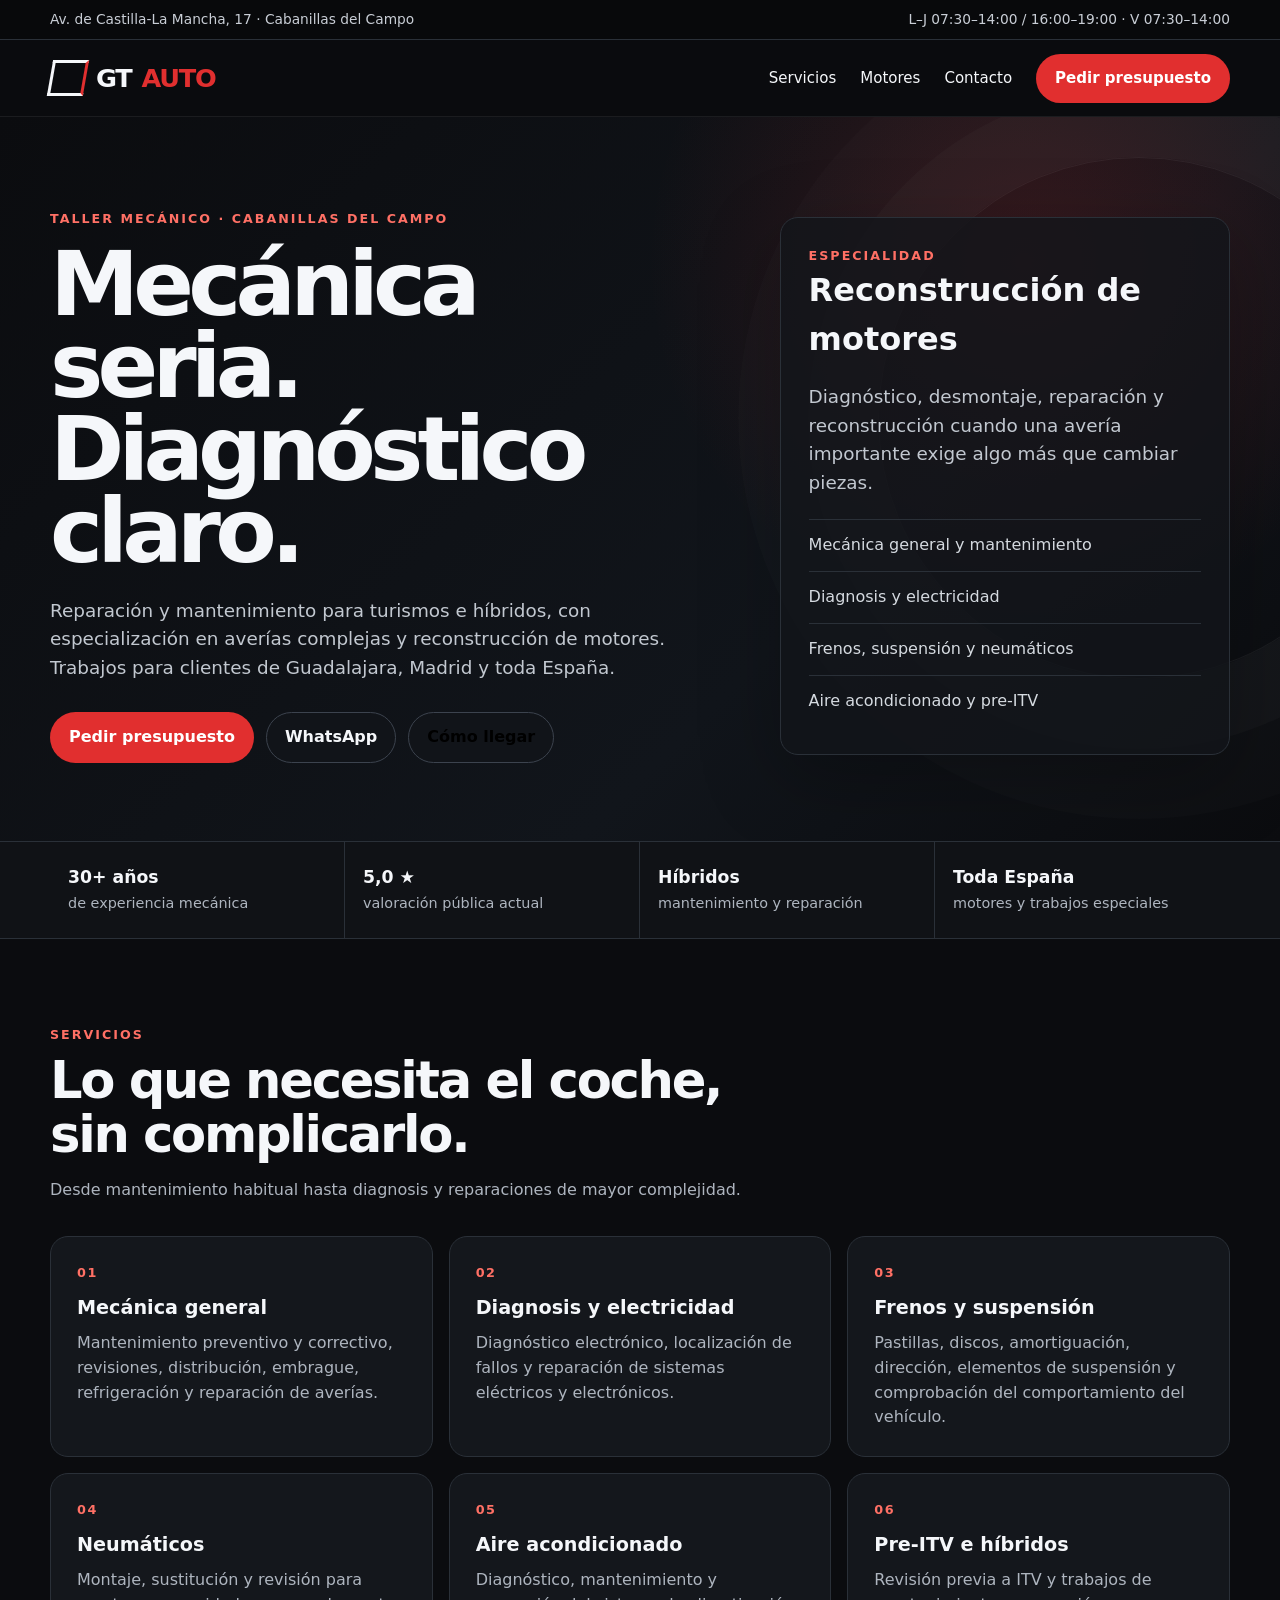
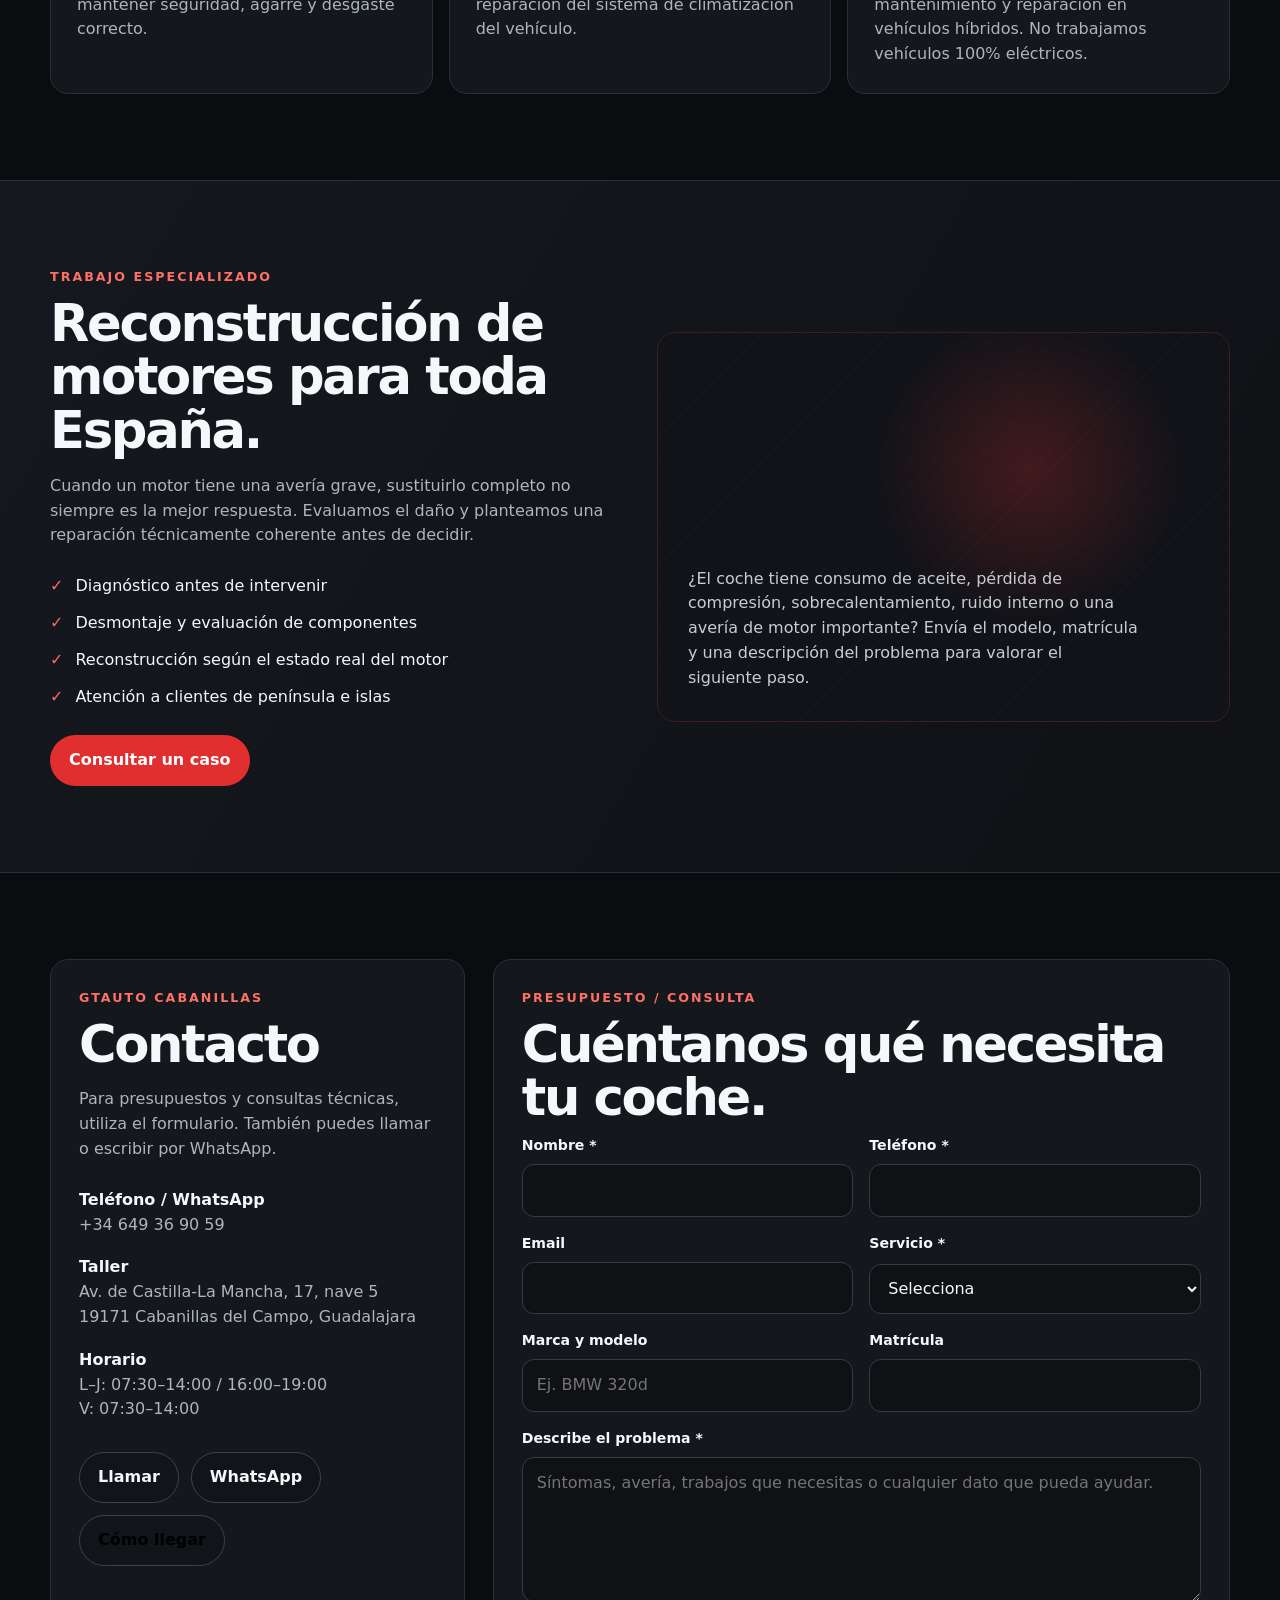
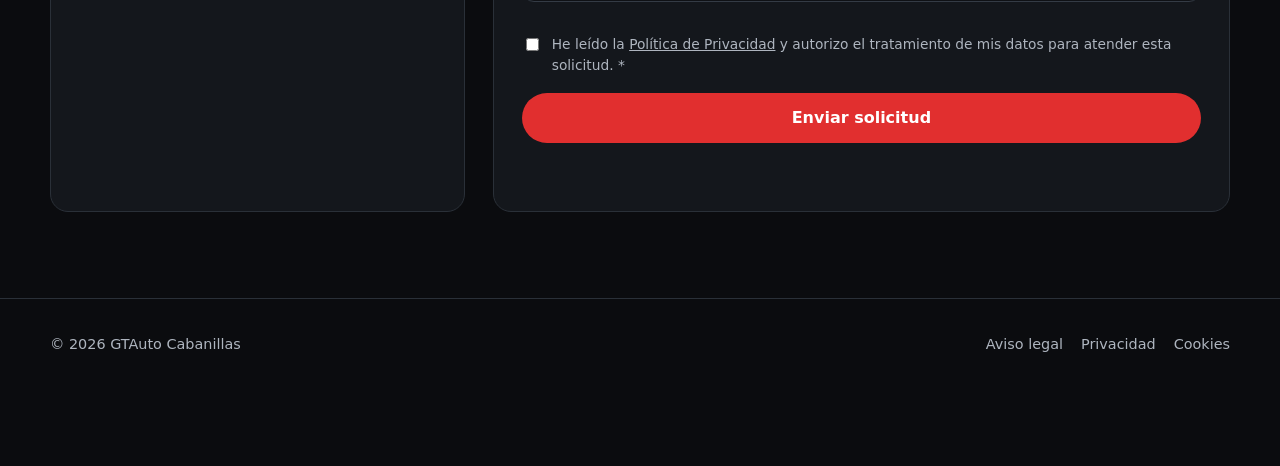
==== index.html @ 923c903c "Publish GTAuto visual preview" ====
<!doctype html>
<html lang="es">
<head>
  <meta charset="utf-8">
  <meta name="viewport" content="width=device-width,initial-scale=1"><meta name="robots" content="noindex,nofollow">
  <title>GTAuto Cabanillas | Taller mecánico y reconstrucción de motores</title>
  <meta name="description" content="Taller mecánico en Cabanillas del Campo. Mecánica general, diagnosis, frenos, suspensión, neumáticos, aire acondicionado, pre-ITV, híbridos y reconstrucción de motores.">
  <meta name="theme-color" content="#0b0c0f">
  <link rel="canonical" href="https://gtautocabanillas.com/">
  <link rel="stylesheet" href="styles.css">
  <script type="application/ld+json">
  {
    "@context":"https://schema.org",
    "@type":"AutoRepair",
    "name":"GTAuto Cabanillas",
    "url":"https://gtautocabanillas.com/",
    "telephone":"+34649369059",
    "address":{"@type":"PostalAddress","streetAddress":"Av. de Castilla-La Mancha, 17, nave 5","postalCode":"19171","addressLocality":"Cabanillas del Campo","addressRegion":"Guadalajara","addressCountry":"ES"},
    "areaServed":["Guadalajara","Comunidad de Madrid","España"],
    "priceRange":"€€"
  }
  </script>
</head>
<body>
  <div class="topbar"><div class="container"><span>Av. de Castilla-La Mancha, 17 · Cabanillas del Campo</span><span>L–J 07:30–14:00 / 16:00–19:00 · V 07:30–14:00</span></div></div>
  <header class="site-header">
    <div class="container nav">
      <a class="brand" href="./" aria-label="GTAuto Cabanillas"><i class="brand-mark" aria-hidden="true"></i>GT<span>AUTO</span></a>
      <nav class="nav-links" aria-label="Principal">
        <a href="#servicios">Servicios</a><a href="#motores">Motores</a><a href="#contacto">Contacto</a>
        <a class="btn btn-primary" href="#presupuesto">Pedir presupuesto</a>
      </nav>
    </div>
  </header>

  <main>
    <section class="hero">
      <div class="container hero-grid">
        <div>
          <div class="eyebrow">Taller mecánico · Cabanillas del Campo</div>
          <h1>Mecánica seria. Diagnóstico claro.</h1>
          <p>Reparación y mantenimiento para turismos e híbridos, con especialización en averías complejas y reconstrucción de motores. Trabajos para clientes de Guadalajara, Madrid y toda España.</p>
          <div class="hero-actions">
            <a class="btn btn-primary" href="#presupuesto">Pedir presupuesto</a>
            <a class="btn btn-secondary" href="https://wa.me/34649369059" rel="noopener">WhatsApp</a>
            <button class="btn btn-secondary" type="button" data-map>Cómo llegar</button>
          </div>
        </div>
        <aside class="hero-panel" aria-label="Especialidades">
          <div class="eyebrow">Especialidad</div>
          <strong>Reconstrucción de motores</strong>
          <p class="muted">Diagnóstico, desmontaje, reparación y reconstrucción cuando una avería importante exige algo más que cambiar piezas.</p>
          <ul><li>Mecánica general y mantenimiento</li><li>Diagnosis y electricidad</li><li>Frenos, suspensión y neumáticos</li><li>Aire acondicionado y pre-ITV</li></ul>
        </aside>
      </div>
    </section>

    <div class="trustbar"><div class="container trust-grid">
      <div class="trust-item"><strong>30+ años</strong><span>de experiencia mecánica</span></div>
      <div class="trust-item"><strong>5,0 ★</strong><span>valoración pública actual</span></div>
      <div class="trust-item"><strong>Híbridos</strong><span>mantenimiento y reparación</span></div>
      <div class="trust-item"><strong>Toda España</strong><span>motores y trabajos especiales</span></div>
    </div></div>

    <section id="servicios" class="section">
      <div class="container">
        <div class="section-head"><div class="eyebrow">Servicios</div><h2>Lo que necesita el coche, sin complicarlo.</h2><p>Desde mantenimiento habitual hasta diagnosis y reparaciones de mayor complejidad.</p></div>
        <div class="services">
          <article class="card"><div class="num">01</div><h3>Mecánica general</h3><p>Mantenimiento preventivo y correctivo, revisiones, distribución, embrague, refrigeración y reparación de averías.</p></article>
          <article class="card"><div class="num">02</div><h3>Diagnosis y electricidad</h3><p>Diagnóstico electrónico, localización de fallos y reparación de sistemas eléctricos y electrónicos.</p></article>
          <article class="card"><div class="num">03</div><h3>Frenos y suspensión</h3><p>Pastillas, discos, amortiguación, dirección, elementos de suspensión y comprobación del comportamiento del vehículo.</p></article>
          <article class="card"><div class="num">04</div><h3>Neumáticos</h3><p>Montaje, sustitución y revisión para mantener seguridad, agarre y desgaste correcto.</p></article>
          <article class="card"><div class="num">05</div><h3>Aire acondicionado</h3><p>Diagnóstico, mantenimiento y reparación del sistema de climatización del vehículo.</p></article>
          <article class="card"><div class="num">06</div><h3>Pre-ITV e híbridos</h3><p>Revisión previa a ITV y trabajos de mantenimiento y reparación en vehículos híbridos. No trabajamos vehículos 100% eléctricos.</p></article>
        </div>
      </div>
    </section>

    <section id="motores" class="section engine">
      <div class="container engine-grid">
        <div>
          <div class="eyebrow">Trabajo especializado</div><h2>Reconstrucción de motores para toda España.</h2>
          <p class="muted">Cuando un motor tiene una avería grave, sustituirlo completo no siempre es la mejor respuesta. Evaluamos el daño y planteamos una reparación técnicamente coherente antes de decidir.</p>
          <div class="checks"><div class="check">Diagnóstico antes de intervenir</div><div class="check">Desmontaje y evaluación de componentes</div><div class="check">Reconstrucción según el estado real del motor</div><div class="check">Atención a clientes de península e islas</div></div>
          <a class="btn btn-primary" href="#presupuesto">Consultar un caso</a>
        </div>
        <div class="engine-box"><p>¿El coche tiene consumo de aceite, pérdida de compresión, sobrecalentamiento, ruido interno o una avería de motor importante? Envía el modelo, matrícula y una descripción del problema para valorar el siguiente paso.</p></div>
      </div>
    </section>

    <section id="contacto" class="section">
      <div class="container contact">
        <div class="contact-panel">
          <div class="eyebrow">GTAuto Cabanillas</div><h2>Contacto</h2>
          <p class="muted">Para presupuestos y consultas técnicas, utiliza el formulario. También puedes llamar o escribir por WhatsApp.</p>
          <div class="contact-meta">
            <div><strong>Teléfono / WhatsApp</strong><span>+34 649 36 90 59</span></div>
            <div><strong>Taller</strong><span>Av. de Castilla-La Mancha, 17, nave 5<br>19171 Cabanillas del Campo, Guadalajara</span></div>
            <div><strong>Horario</strong><span>L–J: 07:30–14:00 / 16:00–19:00<br>V: 07:30–14:00</span></div>
          </div>
          <div class="hero-actions"><a class="btn btn-secondary" href="tel:+34649369059">Llamar</a><a class="btn btn-secondary" href="https://wa.me/34649369059" rel="noopener">WhatsApp</a><button class="btn btn-secondary" type="button" data-map>Cómo llegar</button></div>
        </div>

        <div id="presupuesto" class="contact-panel">
          <div class="eyebrow">Presupuesto / consulta</div><h2>Cuéntanos qué necesita tu coche.</h2>
          <form id="contact-form" novalidate>
            <div class="field"><label for="name">Nombre *</label><input id="name" name="name" autocomplete="name" required maxlength="80"></div>
            <div class="field"><label for="phone">Teléfono *</label><input id="phone" name="phone" autocomplete="tel" required maxlength="30"></div>
            <div class="field"><label for="email">Email</label><input id="email" name="email" type="email" autocomplete="email" maxlength="120"></div>
            <div class="field"><label for="service">Servicio *</label><select id="service" name="service" required><option value="">Selecciona</option><option>Mecánica general / mantenimiento</option><option>Diagnosis / electricidad</option><option>Reconstrucción de motor</option><option>Frenos / suspensión</option><option>Neumáticos</option><option>Aire acondicionado</option><option>Pre-ITV</option><option>Vehículo híbrido</option><option>Otro</option></select></div>
            <div class="field"><label for="vehicle">Marca y modelo</label><input id="vehicle" name="vehicle" maxlength="100" placeholder="Ej. BMW 320d"></div>
            <div class="field"><label for="plate">Matrícula</label><input id="plate" name="plate" maxlength="20"></div>
            <div class="field full"><label for="message">Describe el problema *</label><textarea id="message" name="message" required maxlength="3000" placeholder="Síntomas, avería, trabajos que necesitas o cualquier dato que pueda ayudar."></textarea></div>
            <div class="hp" aria-hidden="true"><label for="company">Empresa</label><input id="company" name="company" tabindex="-1" autocomplete="off"></div>
            <div id="turnstile-slot" class="field full"></div>
            <label class="consent"><input type="checkbox" name="privacy" required><span>He leído la <a href="privacidad.html" target="_blank" rel="noopener"><u>Política de Privacidad</u></a> y autorizo el tratamiento de mis datos para atender esta solicitud. *</span></label>
            <div class="field full"><button class="btn btn-primary" type="submit">Enviar solicitud</button></div>
            <div id="form-status" class="form-status" role="status" aria-live="polite"></div>
          </form>
        </div>
      </div>
    </section>
  </main>

  <footer class="footer"><div class="container footer-grid"><div>© <span id="year"></span> GTAuto Cabanillas</div><div class="footer-links"><a href="aviso-legal.html">Aviso legal</a><a href="privacidad.html">Privacidad</a><a href="cookies.html">Cookies</a></div></div></footer>
  <div class="mobile-actions"><a class="btn btn-secondary" href="tel:+34649369059">Llamar</a><a class="btn btn-secondary" href="https://wa.me/34649369059" rel="noopener">WhatsApp</a><a class="btn btn-primary" href="#presupuesto">Presupuesto</a></div>
  <script src="app.js" defer></script>
</body>
</html>
---- styles.css ----
:root{--bg:#0b0c0f;--surface:#14171c;--surface2:#1b1f25;--text:#f5f7fa;--muted:#aeb5bf;--line:#2a3038;--accent:#e12f2f;--accent2:#ff4d3d;--max:1180px;--radius:18px}*{box-sizing:border-box}html{scroll-behavior:smooth}body{margin:0;background:var(--bg);color:var(--text);font-family:Inter,ui-sans-serif,system-ui,-apple-system,BlinkMacSystemFont,"Segoe UI",sans-serif;line-height:1.55}a{color:inherit;text-decoration:none}button,input,select,textarea{font:inherit}.container{width:min(calc(100% - 32px),var(--max));margin:auto}.topbar{border-bottom:1px solid var(--line);background:#08090b;color:#c9ced6;font-size:.86rem}.topbar .container{display:flex;justify-content:space-between;gap:16px;padding:9px 0}.site-header{position:sticky;top:0;z-index:20;background:rgba(11,12,15,.94);backdrop-filter:blur(14px);border-bottom:1px solid rgba(255,255,255,.07)}.nav{height:76px;display:flex;align-items:center;justify-content:space-between;gap:24px}.brand{display:flex;align-items:center;gap:10px;font-weight:900;letter-spacing:-.05em;font-size:1.6rem}.brand-mark{width:36px;height:36px;border:3px solid var(--text);border-right-color:var(--accent);transform:skew(-10deg)}.brand span{color:var(--accent)}.nav-links{display:flex;align-items:center;gap:24px;font-size:.94rem}.btn{display:inline-flex;align-items:center;justify-content:center;gap:8px;padding:12px 18px;border-radius:999px;border:1px solid transparent;font-weight:800;cursor:pointer;transition:.2s ease}.btn-primary{background:var(--accent);color:#fff}.btn-primary:hover{background:var(--accent2);transform:translateY(-1px)}.btn-secondary{border-color:#3c434e;background:#111419}.hero{position:relative;overflow:hidden;padding:92px 0 78px;background:radial-gradient(circle at 80% 20%,rgba(225,47,47,.18),transparent 32%),linear-gradient(135deg,#0b0c0f,#11151b 65%,#0b0c0f)}.hero:after{content:"";position:absolute;right:-120px;top:40px;width:520px;height:520px;border:1px solid rgba(255,255,255,.06);border-radius:50%;box-shadow:0 0 0 70px rgba(255,255,255,.018),0 0 0 140px rgba(255,255,255,.012)}.hero-grid{position:relative;z-index:1;display:grid;grid-template-columns:1.2fr .8fr;gap:54px;align-items:center}.eyebrow{text-transform:uppercase;letter-spacing:.16em;color:#ff7065;font-size:.79rem;font-weight:900}.hero h1{font-size:clamp(2.8rem,7vw,6.25rem);line-height:.92;letter-spacing:-.065em;margin:14px 0 24px;max-width:860px}.hero p{max-width:700px;color:#c2c8d0;font-size:1.15rem}.hero-actions{display:flex;flex-wrap:wrap;gap:12px;margin-top:30px}.hero-panel{border:1px solid var(--line);background:rgba(18,21,26,.8);padding:28px;border-radius:var(--radius);box-shadow:0 24px 80px rgba(0,0,0,.25)}.hero-panel strong{font-size:2rem;display:block}.hero-panel ul{list-style:none;padding:0;margin:22px 0 0}.hero-panel li{padding:13px 0;border-top:1px solid var(--line);color:#d5dae0}.trustbar{border-top:1px solid var(--line);border-bottom:1px solid var(--line);background:#101216}.trust-grid{display:grid;grid-template-columns:repeat(4,1fr)}.trust-item{padding:22px 18px;border-right:1px solid var(--line)}.trust-item:last-child{border-right:0}.trust-item strong{display:block;font-size:1.08rem}.trust-item span{color:var(--muted);font-size:.9rem}.section{padding:86px 0}.section-head{max-width:760px;margin-bottom:34px}.section h2{font-size:clamp(2rem,4vw,3.5rem);letter-spacing:-.045em;line-height:1.05;margin:10px 0}.section-head p,.muted{color:var(--muted)}.services{display:grid;grid-template-columns:repeat(3,1fr);gap:16px}.card{background:var(--surface);border:1px solid var(--line);border-radius:var(--radius);padding:26px}.card h3{margin:10px 0 8px;font-size:1.2rem}.card p{margin:0;color:var(--muted)}.card .num{color:#ff7065;font-weight:900;font-size:.8rem;letter-spacing:.12em}.engine{background:linear-gradient(120deg,#15181e,#0f1115);border-top:1px solid var(--line);border-bottom:1px solid var(--line)}.engine-grid{display:grid;grid-template-columns:1fr 1fr;gap:34px;align-items:center}.engine-box{min-height:390px;border-radius:var(--radius);border:1px solid #3a2020;background:radial-gradient(circle at 65% 35%,rgba(225,47,47,.24),transparent 34%),repeating-linear-gradient(135deg,transparent 0 14px,rgba(255,255,255,.016) 14px 15px),#111318;display:flex;align-items:flex-end;padding:30px}.engine-box p{max-width:450px;color:#c8cdd4;margin:0}.checks{display:grid;gap:12px;margin:26px 0}.check{display:flex;gap:12px;align-items:flex-start}.check:before{content:"✓";font-weight:900;color:#ff675c}.contact{display:grid;grid-template-columns:.72fr 1.28fr;gap:28px}.contact-panel{background:var(--surface);border:1px solid var(--line);border-radius:var(--radius);padding:28px}.contact-meta{display:grid;gap:18px;margin-top:26px}.contact-meta strong{display:block}.contact-meta span{color:var(--muted)}form{display:grid;grid-template-columns:1fr 1fr;gap:16px}.field{display:grid;gap:7px}.field.full{grid-column:1/-1}.field label{font-size:.88rem;font-weight:800}.field input,.field select,.field textarea{width:100%;background:#0f1115;color:var(--text);border:1px solid #343b45;border-radius:12px;padding:13px 14px;outline:none}.field input:focus,.field select:focus,.field textarea:focus{border-color:#6e7784;box-shadow:0 0 0 3px rgba(255,255,255,.04)}.field textarea{min-height:145px;resize:vertical}.consent{grid-column:1/-1;color:var(--muted);font-size:.86rem;display:flex;gap:10px;align-items:flex-start}.consent input{margin-top:4px}.form-status{grid-column:1/-1;min-height:24px;font-size:.9rem}.hp{position:absolute!important;left:-9999px!important;width:1px!important;height:1px!important;overflow:hidden!important}.footer{border-top:1px solid var(--line);padding:34px 0 110px;color:var(--muted);font-size:.9rem}.footer-grid{display:flex;justify-content:space-between;gap:24px;flex-wrap:wrap}.footer-links{display:flex;gap:18px;flex-wrap:wrap}.legal{max-width:860px;margin:auto;padding:72px 0 100px}.legal h1{font-size:clamp(2.5rem,6vw,4.5rem);letter-spacing:-.05em}.legal h2{margin-top:38px}.legal p,.legal li{color:#c0c6ce}.legal a{text-decoration:underline;text-underline-offset:3px}.mobile-actions{display:none;position:fixed;bottom:0;left:0;right:0;z-index:40;background:rgba(8,9,11,.96);border-top:1px solid var(--line);padding:10px 12px;gap:8px}.mobile-actions .btn{flex:1;padding:11px 10px;font-size:.88rem}@media(max-width:900px){.nav-links a:not(.btn){display:none}.hero{padding:70px 0 58px}.hero-grid,.engine-grid,.contact{grid-template-columns:1fr}.hero-panel{max-width:620px}.trust-grid{grid-template-columns:1fr 1fr}.trust-item:nth-child(2){border-right:0}.trust-item:nth-child(-n+2){border-bottom:1px solid var(--line)}.services{grid-template-columns:1fr 1fr}}@media(max-width:620px){.topbar .container{display:block}.topbar .container span:last-child{display:none}.nav{height:66px}.brand{font-size:1.35rem}.brand-mark{width:30px;height:30px}.nav .btn{display:none}.hero h1{font-size:3.3rem}.hero-actions .btn{width:100%}.services{grid-template-columns:1fr}.trust-grid{grid-template-columns:1fr 1fr}.trust-item{padding:18px 12px}.section{padding:66px 0}form{grid-template-columns:1fr}.field,.field.full{grid-column:1}.mobile-actions{display:flex}.footer{padding-bottom:90px}}
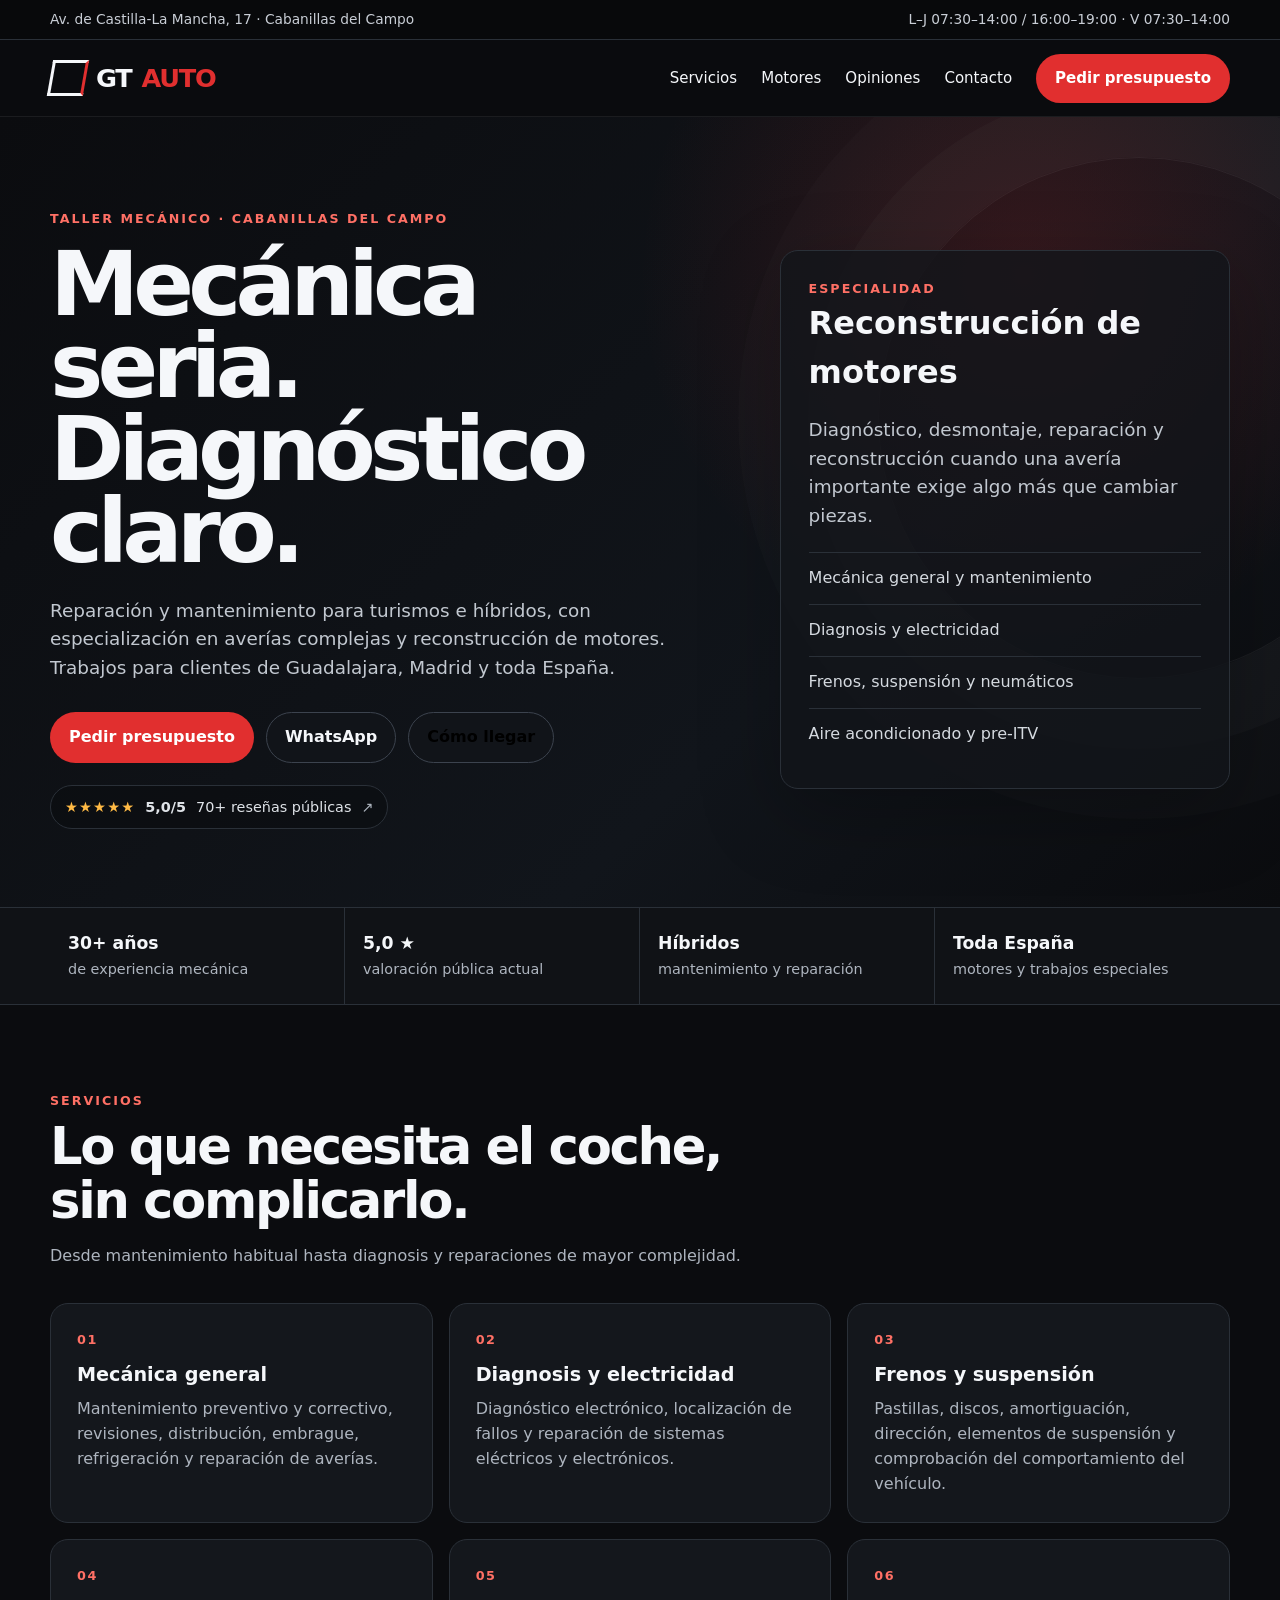
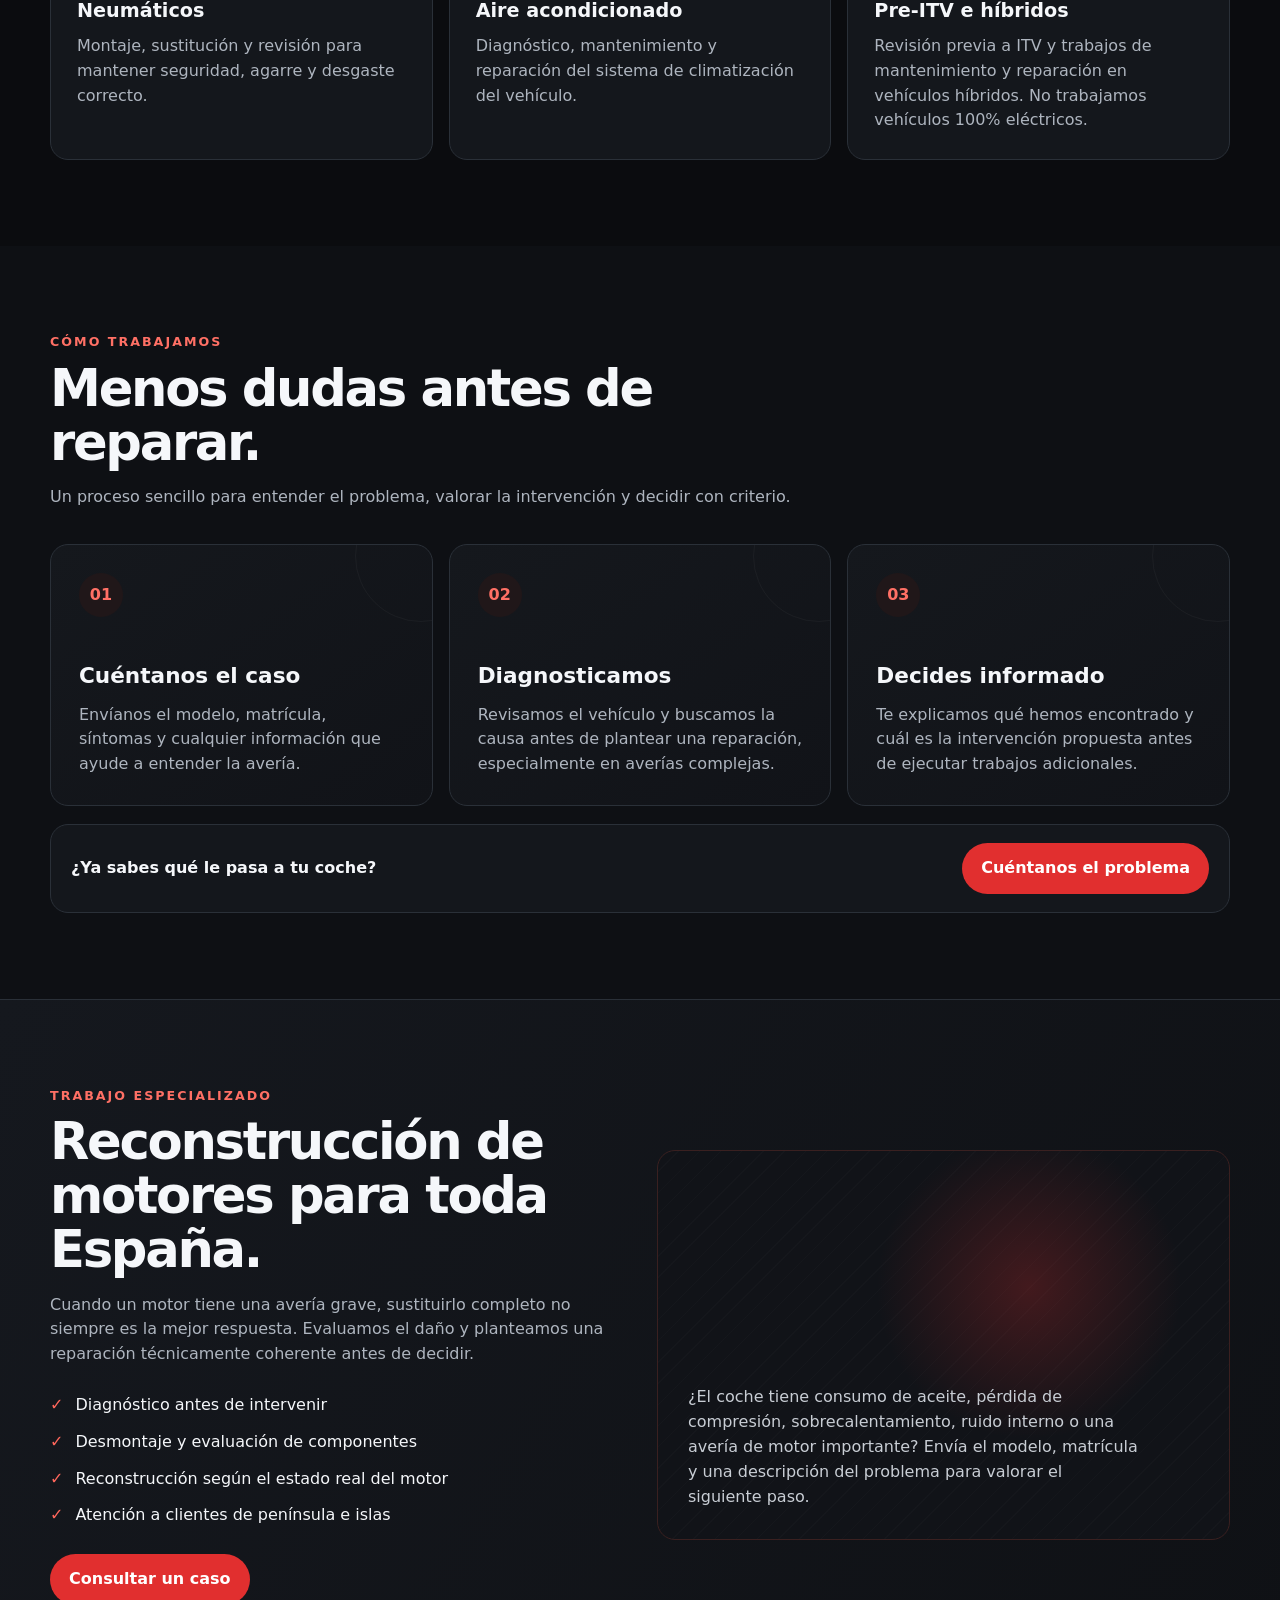
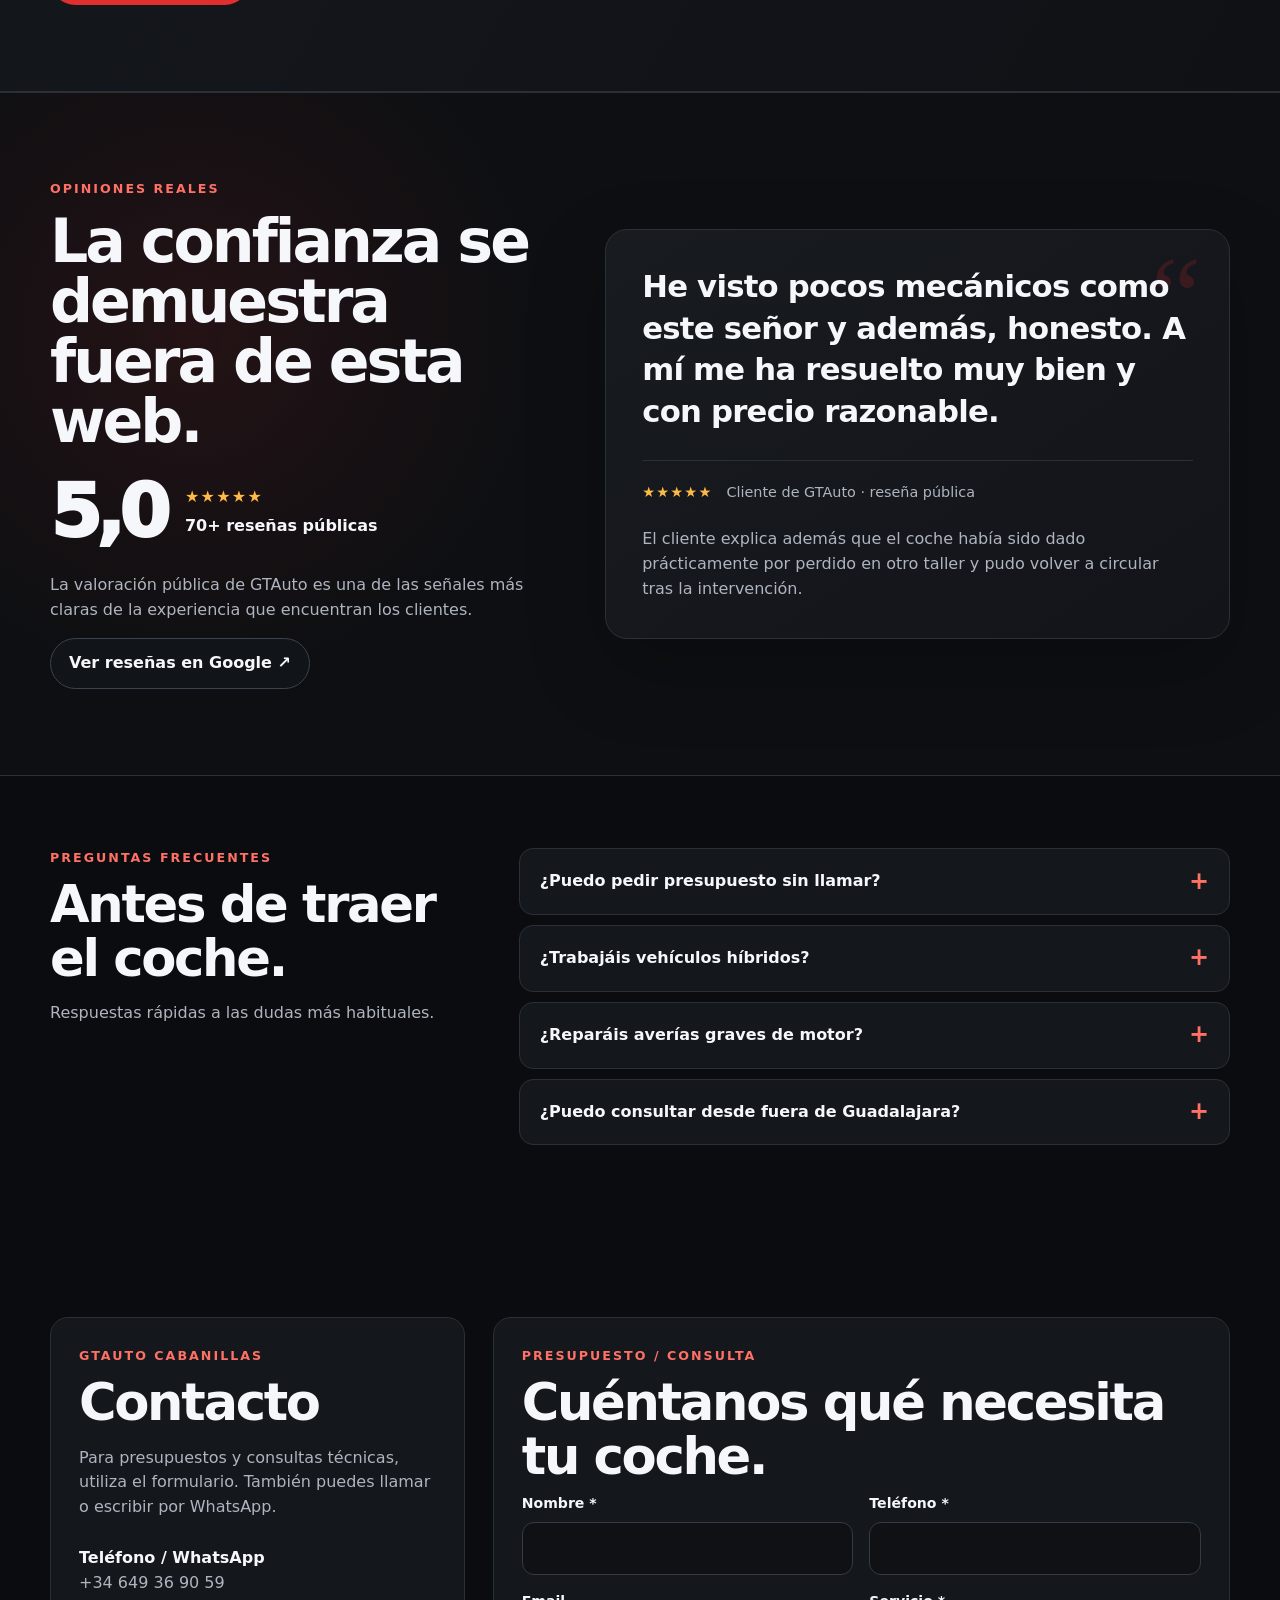
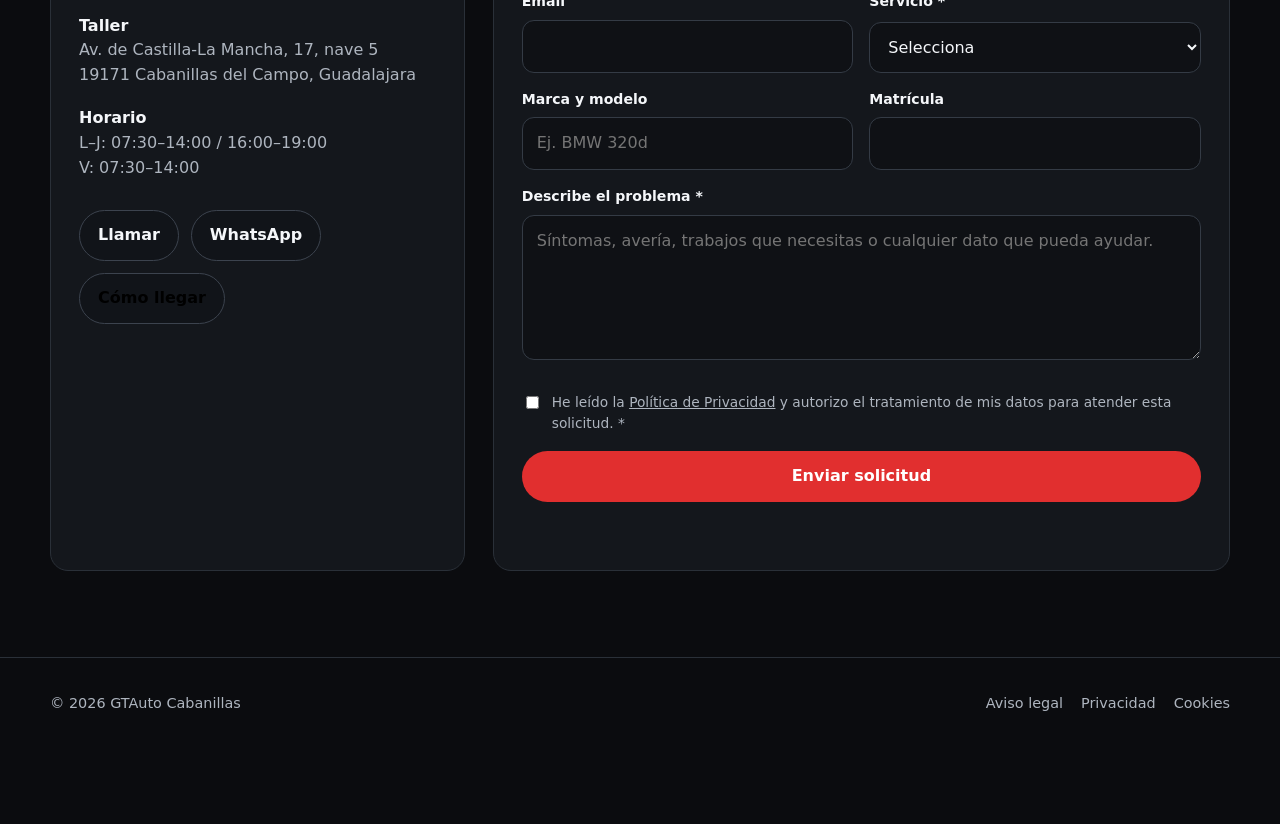
==== commit 3d78b752: "Update preview with reviews and interactive sections" ====
--- a/index.html
+++ b/index.html
@@ -2,7 +2,7 @@
 <html lang="es">
 <head>
   <meta charset="utf-8">
-  <meta name="viewport" content="width=device-width,initial-scale=1"><meta name="robots" content="noindex,nofollow">
+  <meta name="viewport" content="width=device-width,initial-scale=1">
   <title>GTAuto Cabanillas | Taller mecánico y reconstrucción de motores</title>
   <meta name="description" content="Taller mecánico en Cabanillas del Campo. Mecánica general, diagnosis, frenos, suspensión, neumáticos, aire acondicionado, pre-ITV, híbridos y reconstrucción de motores.">
   <meta name="theme-color" content="#0b0c0f">
@@ -25,9 +25,9 @@
   <div class="topbar"><div class="container"><span>Av. de Castilla-La Mancha, 17 · Cabanillas del Campo</span><span>L–J 07:30–14:00 / 16:00–19:00 · V 07:30–14:00</span></div></div>
   <header class="site-header">
     <div class="container nav">
-      <a class="brand" href="./" aria-label="GTAuto Cabanillas"><i class="brand-mark" aria-hidden="true"></i>GT<span>AUTO</span></a>
+      <a class="brand" href="" aria-label="GTAuto Cabanillas"><i class="brand-mark" aria-hidden="true"></i>GT<span>AUTO</span></a>
       <nav class="nav-links" aria-label="Principal">
-        <a href="#servicios">Servicios</a><a href="#motores">Motores</a><a href="#contacto">Contacto</a>
+        <a href="#servicios">Servicios</a><a href="#motores">Motores</a><a href="#opiniones">Opiniones</a><a href="#contacto">Contacto</a>
         <a class="btn btn-primary" href="#presupuesto">Pedir presupuesto</a>
       </nav>
     </div>
@@ -45,6 +45,9 @@
             <a class="btn btn-secondary" href="https://wa.me/34649369059" rel="noopener">WhatsApp</a>
             <button class="btn btn-secondary" type="button" data-map>Cómo llegar</button>
           </div>
+          <a class="hero-rating" href="https://www.google.com/maps/search/?api=1&query=GTAuto%20Cabanillas&query_place_id=ChIJW1SVogOtQw0RNl-ruew79ng" target="_blank" rel="noopener">
+            <span class="stars" aria-label="5 estrellas">★★★★★</span><strong>5,0/5</strong><span>70+ reseñas públicas</span><span class="rating-arrow">↗</span>
+          </a>
         </div>
         <aside class="hero-panel" aria-label="Especialidades">
           <div class="eyebrow">Especialidad</div>
@@ -76,6 +79,18 @@
       </div>
     </section>
 
+    <section class="section process-section" aria-labelledby="proceso-title">
+      <div class="container">
+        <div class="section-head"><div class="eyebrow">Cómo trabajamos</div><h2 id="proceso-title">Menos dudas antes de reparar.</h2><p>Un proceso sencillo para entender el problema, valorar la intervención y decidir con criterio.</p></div>
+        <div class="process-grid">
+          <article class="process-step"><span>01</span><h3>Cuéntanos el caso</h3><p>Envíanos el modelo, matrícula, síntomas y cualquier información que ayude a entender la avería.</p></article>
+          <article class="process-step"><span>02</span><h3>Diagnosticamos</h3><p>Revisamos el vehículo y buscamos la causa antes de plantear una reparación, especialmente en averías complejas.</p></article>
+          <article class="process-step"><span>03</span><h3>Decides informado</h3><p>Te explicamos qué hemos encontrado y cuál es la intervención propuesta antes de ejecutar trabajos adicionales.</p></article>
+        </div>
+        <div class="process-cta"><span>¿Ya sabes qué le pasa a tu coche?</span><a class="btn btn-primary" href="#presupuesto">Cuéntanos el problema</a></div>
+      </div>
+    </section>
+
     <section id="motores" class="section engine">
       <div class="container engine-grid">
         <div>
@@ -85,6 +100,36 @@
           <a class="btn btn-primary" href="#presupuesto">Consultar un caso</a>
         </div>
         <div class="engine-box"><p>¿El coche tiene consumo de aceite, pérdida de compresión, sobrecalentamiento, ruido interno o una avería de motor importante? Envía el modelo, matrícula y una descripción del problema para valorar el siguiente paso.</p></div>
+      </div>
+    </section>
+
+    <section id="opiniones" class="section reviews-section" aria-labelledby="opiniones-title">
+      <div class="container reviews-grid">
+        <div class="reviews-summary">
+          <div class="eyebrow">Opiniones reales</div>
+          <h2 id="opiniones-title">La confianza se demuestra fuera de esta web.</h2>
+          <div class="rating-big"><span>5,0</span><div><div class="stars" aria-hidden="true">★★★★★</div><strong>70+ reseñas públicas</strong></div></div>
+          <p class="muted">La valoración pública de GTAuto es una de las señales más claras de la experiencia que encuentran los clientes.</p>
+          <a class="btn btn-secondary" href="https://www.google.com/maps/search/?api=1&query=GTAuto%20Cabanillas&query_place_id=ChIJW1SVogOtQw0RNl-ruew79ng" target="_blank" rel="noopener">Ver reseñas en Google ↗</a>
+        </div>
+        <article class="review-card">
+          <div class="review-mark">“</div>
+          <blockquote>He visto pocos mecánicos como este señor y además, honesto. A mí me ha resuelto muy bien y con precio razonable.</blockquote>
+          <div class="review-meta"><span class="stars" aria-hidden="true">★★★★★</span><span>Cliente de GTAuto · reseña pública</span></div>
+          <p>El cliente explica además que el coche había sido dado prácticamente por perdido en otro taller y pudo volver a circular tras la intervención.</p>
+        </article>
+      </div>
+    </section>
+
+    <section class="section faq-section" aria-labelledby="faq-title">
+      <div class="container faq-grid">
+        <div class="section-head"><div class="eyebrow">Preguntas frecuentes</div><h2 id="faq-title">Antes de traer el coche.</h2><p>Respuestas rápidas a las dudas más habituales.</p></div>
+        <div class="faq-list">
+          <details><summary>¿Puedo pedir presupuesto sin llamar?</summary><p>Sí. Envía el formulario con los datos del coche y una descripción del problema. GTAuto lo recibe directamente por correo.</p></details>
+          <details><summary>¿Trabajáis vehículos híbridos?</summary><p>Sí, realizamos mantenimiento y reparaciones en vehículos híbridos. Actualmente no trabajamos vehículos 100% eléctricos.</p></details>
+          <details><summary>¿Reparáis averías graves de motor?</summary><p>Sí. La reconstrucción de motores es uno de los trabajos especializados del taller y cada caso se valora según el daño real.</p></details>
+          <details><summary>¿Puedo consultar desde fuera de Guadalajara?</summary><p>Sí. Para trabajos de motor y casos especiales atendemos consultas de clientes de otras zonas de España, incluida península e islas.</p></details>
+        </div>
       </div>
     </section>
 
--- a/styles.css
+++ b/styles.css
@@ -1 +1,10 @@
-:root{--bg:#0b0c0f;--surface:#14171c;--surface2:#1b1f25;--text:#f5f7fa;--muted:#aeb5bf;--line:#2a3038;--accent:#e12f2f;--accent2:#ff4d3d;--max:1180px;--radius:18px}*{box-sizing:border-box}html{scroll-behavior:smooth}body{margin:0;background:var(--bg);color:var(--text);font-family:Inter,ui-sans-serif,system-ui,-apple-system,BlinkMacSystemFont,"Segoe UI",sans-serif;line-height:1.55}a{color:inherit;text-decoration:none}button,input,select,textarea{font:inherit}.container{width:min(calc(100% - 32px),var(--max));margin:auto}.topbar{border-bottom:1px solid var(--line);background:#08090b;color:#c9ced6;font-size:.86rem}.topbar .container{display:flex;justify-content:space-between;gap:16px;padding:9px 0}.site-header{position:sticky;top:0;z-index:20;background:rgba(11,12,15,.94);backdrop-filter:blur(14px);border-bottom:1px solid rgba(255,255,255,.07)}.nav{height:76px;display:flex;align-items:center;justify-content:space-between;gap:24px}.brand{display:flex;align-items:center;gap:10px;font-weight:900;letter-spacing:-.05em;font-size:1.6rem}.brand-mark{width:36px;height:36px;border:3px solid var(--text);border-right-color:var(--accent);transform:skew(-10deg)}.brand span{color:var(--accent)}.nav-links{display:flex;align-items:center;gap:24px;font-size:.94rem}.btn{display:inline-flex;align-items:center;justify-content:center;gap:8px;padding:12px 18px;border-radius:999px;border:1px solid transparent;font-weight:800;cursor:pointer;transition:.2s ease}.btn-primary{background:var(--accent);color:#fff}.btn-primary:hover{background:var(--accent2);transform:translateY(-1px)}.btn-secondary{border-color:#3c434e;background:#111419}.hero{position:relative;overflow:hidden;padding:92px 0 78px;background:radial-gradient(circle at 80% 20%,rgba(225,47,47,.18),transparent 32%),linear-gradient(135deg,#0b0c0f,#11151b 65%,#0b0c0f)}.hero:after{content:"";position:absolute;right:-120px;top:40px;width:520px;height:520px;border:1px solid rgba(255,255,255,.06);border-radius:50%;box-shadow:0 0 0 70px rgba(255,255,255,.018),0 0 0 140px rgba(255,255,255,.012)}.hero-grid{position:relative;z-index:1;display:grid;grid-template-columns:1.2fr .8fr;gap:54px;align-items:center}.eyebrow{text-transform:uppercase;letter-spacing:.16em;color:#ff7065;font-size:.79rem;font-weight:900}.hero h1{font-size:clamp(2.8rem,7vw,6.25rem);line-height:.92;letter-spacing:-.065em;margin:14px 0 24px;max-width:860px}.hero p{max-width:700px;color:#c2c8d0;font-size:1.15rem}.hero-actions{display:flex;flex-wrap:wrap;gap:12px;margin-top:30px}.hero-panel{border:1px solid var(--line);background:rgba(18,21,26,.8);padding:28px;border-radius:var(--radius);box-shadow:0 24px 80px rgba(0,0,0,.25)}.hero-panel strong{font-size:2rem;display:block}.hero-panel ul{list-style:none;padding:0;margin:22px 0 0}.hero-panel li{padding:13px 0;border-top:1px solid var(--line);color:#d5dae0}.trustbar{border-top:1px solid var(--line);border-bottom:1px solid var(--line);background:#101216}.trust-grid{display:grid;grid-template-columns:repeat(4,1fr)}.trust-item{padding:22px 18px;border-right:1px solid var(--line)}.trust-item:last-child{border-right:0}.trust-item strong{display:block;font-size:1.08rem}.trust-item span{color:var(--muted);font-size:.9rem}.section{padding:86px 0}.section-head{max-width:760px;margin-bottom:34px}.section h2{font-size:clamp(2rem,4vw,3.5rem);letter-spacing:-.045em;line-height:1.05;margin:10px 0}.section-head p,.muted{color:var(--muted)}.services{display:grid;grid-template-columns:repeat(3,1fr);gap:16px}.card{background:var(--surface);border:1px solid var(--line);border-radius:var(--radius);padding:26px}.card h3{margin:10px 0 8px;font-size:1.2rem}.card p{margin:0;color:var(--muted)}.card .num{color:#ff7065;font-weight:900;font-size:.8rem;letter-spacing:.12em}.engine{background:linear-gradient(120deg,#15181e,#0f1115);border-top:1px solid var(--line);border-bottom:1px solid var(--line)}.engine-grid{display:grid;grid-template-columns:1fr 1fr;gap:34px;align-items:center}.engine-box{min-height:390px;border-radius:var(--radius);border:1px solid #3a2020;background:radial-gradient(circle at 65% 35%,rgba(225,47,47,.24),transparent 34%),repeating-linear-gradient(135deg,transparent 0 14px,rgba(255,255,255,.016) 14px 15px),#111318;display:flex;align-items:flex-end;padding:30px}.engine-box p{max-width:450px;color:#c8cdd4;margin:0}.checks{display:grid;gap:12px;margin:26px 0}.check{display:flex;gap:12px;align-items:flex-start}.check:before{content:"✓";font-weight:900;color:#ff675c}.contact{display:grid;grid-template-columns:.72fr 1.28fr;gap:28px}.contact-panel{background:var(--surface);border:1px solid var(--line);border-radius:var(--radius);padding:28px}.contact-meta{display:grid;gap:18px;margin-top:26px}.contact-meta strong{display:block}.contact-meta span{color:var(--muted)}form{display:grid;grid-template-columns:1fr 1fr;gap:16px}.field{display:grid;gap:7px}.field.full{grid-column:1/-1}.field label{font-size:.88rem;font-weight:800}.field input,.field select,.field textarea{width:100%;background:#0f1115;color:var(--text);border:1px solid #343b45;border-radius:12px;padding:13px 14px;outline:none}.field input:focus,.field select:focus,.field textarea:focus{border-color:#6e7784;box-shadow:0 0 0 3px rgba(255,255,255,.04)}.field textarea{min-height:145px;resize:vertical}.consent{grid-column:1/-1;color:var(--muted);font-size:.86rem;display:flex;gap:10px;align-items:flex-start}.consent input{margin-top:4px}.form-status{grid-column:1/-1;min-height:24px;font-size:.9rem}.hp{position:absolute!important;left:-9999px!important;width:1px!important;height:1px!important;overflow:hidden!important}.footer{border-top:1px solid var(--line);padding:34px 0 110px;color:var(--muted);font-size:.9rem}.footer-grid{display:flex;justify-content:space-between;gap:24px;flex-wrap:wrap}.footer-links{display:flex;gap:18px;flex-wrap:wrap}.legal{max-width:860px;margin:auto;padding:72px 0 100px}.legal h1{font-size:clamp(2.5rem,6vw,4.5rem);letter-spacing:-.05em}.legal h2{margin-top:38px}.legal p,.legal li{color:#c0c6ce}.legal a{text-decoration:underline;text-underline-offset:3px}.mobile-actions{display:none;position:fixed;bottom:0;left:0;right:0;z-index:40;background:rgba(8,9,11,.96);border-top:1px solid var(--line);padding:10px 12px;gap:8px}.mobile-actions .btn{flex:1;padding:11px 10px;font-size:.88rem}@media(max-width:900px){.nav-links a:not(.btn){display:none}.hero{padding:70px 0 58px}.hero-grid,.engine-grid,.contact{grid-template-columns:1fr}.hero-panel{max-width:620px}.trust-grid{grid-template-columns:1fr 1fr}.trust-item:nth-child(2){border-right:0}.trust-item:nth-child(-n+2){border-bottom:1px solid var(--line)}.services{grid-template-columns:1fr 1fr}}@media(max-width:620px){.topbar .container{display:block}.topbar .container span:last-child{display:none}.nav{height:66px}.brand{font-size:1.35rem}.brand-mark{width:30px;height:30px}.nav .btn{display:none}.hero h1{font-size:3.3rem}.hero-actions .btn{width:100%}.services{grid-template-columns:1fr}.trust-grid{grid-template-columns:1fr 1fr}.trust-item{padding:18px 12px}.section{padding:66px 0}form{grid-template-columns:1fr}.field,.field.full{grid-column:1}.mobile-actions{display:flex}.footer{padding-bottom:90px}}+:root{--bg:#0b0c0f;--surface:#14171c;--surface2:#1b1f25;--text:#f5f7fa;--muted:#aeb5bf;--line:#2a3038;--accent:#e12f2f;--accent2:#ff4d3d;--max:1180px;--radius:18px}*{box-sizing:border-box}html{scroll-behavior:smooth}body{margin:0;background:var(--bg);color:var(--text);font-family:Inter,ui-sans-serif,system-ui,-apple-system,BlinkMacSystemFont,"Segoe UI",sans-serif;line-height:1.55}a{color:inherit;text-decoration:none}button,input,select,textarea{font:inherit}.container{width:min(calc(100% - 32px),var(--max));margin:auto}.topbar{border-bottom:1px solid var(--line);background:#08090b;color:#c9ced6;font-size:.86rem}.topbar .container{display:flex;justify-content:space-between;gap:16px;padding:9px 0}.site-header{position:sticky;top:0;z-index:20;background:rgba(11,12,15,.94);backdrop-filter:blur(14px);border-bottom:1px solid rgba(255,255,255,.07)}.nav{height:76px;display:flex;align-items:center;justify-content:space-between;gap:24px}.brand{display:flex;align-items:center;gap:10px;font-weight:900;letter-spacing:-.05em;font-size:1.6rem}.brand-mark{width:36px;height:36px;border:3px solid var(--text);border-right-color:var(--accent);transform:skew(-10deg)}.brand span{color:var(--accent)}.nav-links{display:flex;align-items:center;gap:24px;font-size:.94rem}.btn{display:inline-flex;align-items:center;justify-content:center;gap:8px;padding:12px 18px;border-radius:999px;border:1px solid transparent;font-weight:800;cursor:pointer;transition:.2s ease}.btn-primary{background:var(--accent);color:#fff}.btn-primary:hover{background:var(--accent2);transform:translateY(-1px)}.btn-secondary{border-color:#3c434e;background:#111419}.hero{position:relative;overflow:hidden;padding:92px 0 78px;background:radial-gradient(circle at 80% 20%,rgba(225,47,47,.18),transparent 32%),linear-gradient(135deg,#0b0c0f,#11151b 65%,#0b0c0f)}.hero:after{content:"";position:absolute;right:-120px;top:40px;width:520px;height:520px;border:1px solid rgba(255,255,255,.06);border-radius:50%;box-shadow:0 0 0 70px rgba(255,255,255,.018),0 0 0 140px rgba(255,255,255,.012)}.hero-grid{position:relative;z-index:1;display:grid;grid-template-columns:1.2fr .8fr;gap:54px;align-items:center}.eyebrow{text-transform:uppercase;letter-spacing:.16em;color:#ff7065;font-size:.79rem;font-weight:900}.hero h1{font-size:clamp(2.8rem,7vw,6.25rem);line-height:.92;letter-spacing:-.065em;margin:14px 0 24px;max-width:860px}.hero p{max-width:700px;color:#c2c8d0;font-size:1.15rem}.hero-actions{display:flex;flex-wrap:wrap;gap:12px;margin-top:30px}.hero-panel{border:1px solid var(--line);background:rgba(18,21,26,.8);padding:28px;border-radius:var(--radius);box-shadow:0 24px 80px rgba(0,0,0,.25)}.hero-panel strong{font-size:2rem;display:block}.hero-panel ul{list-style:none;padding:0;margin:22px 0 0}.hero-panel li{padding:13px 0;border-top:1px solid var(--line);color:#d5dae0}.trustbar{border-top:1px solid var(--line);border-bottom:1px solid var(--line);background:#101216}.trust-grid{display:grid;grid-template-columns:repeat(4,1fr)}.trust-item{padding:22px 18px;border-right:1px solid var(--line)}.trust-item:last-child{border-right:0}.trust-item strong{display:block;font-size:1.08rem}.trust-item span{color:var(--muted);font-size:.9rem}.section{padding:86px 0}.section-head{max-width:760px;margin-bottom:34px}.section h2{font-size:clamp(2rem,4vw,3.5rem);letter-spacing:-.045em;line-height:1.05;margin:10px 0}.section-head p,.muted{color:var(--muted)}.services{display:grid;grid-template-columns:repeat(3,1fr);gap:16px}.card{background:var(--surface);border:1px solid var(--line);border-radius:var(--radius);padding:26px}.card h3{margin:10px 0 8px;font-size:1.2rem}.card p{margin:0;color:var(--muted)}.card .num{color:#ff7065;font-weight:900;font-size:.8rem;letter-spacing:.12em}.engine{background:linear-gradient(120deg,#15181e,#0f1115);border-top:1px solid var(--line);border-bottom:1px solid var(--line)}.engine-grid{display:grid;grid-template-columns:1fr 1fr;gap:34px;align-items:center}.engine-box{min-height:390px;border-radius:var(--radius);border:1px solid #3a2020;background:radial-gradient(circle at 65% 35%,rgba(225,47,47,.24),transparent 34%),repeating-linear-gradient(135deg,transparent 0 14px,rgba(255,255,255,.016) 14px 15px),#111318;display:flex;align-items:flex-end;padding:30px}.engine-box p{max-width:450px;color:#c8cdd4;margin:0}.checks{display:grid;gap:12px;margin:26px 0}.check{display:flex;gap:12px;align-items:flex-start}.check:before{content:"✓";font-weight:900;color:#ff675c}.contact{display:grid;grid-template-columns:.72fr 1.28fr;gap:28px}.contact-panel{background:var(--surface);border:1px solid var(--line);border-radius:var(--radius);padding:28px}.contact-meta{display:grid;gap:18px;margin-top:26px}.contact-meta strong{display:block}.contact-meta span{color:var(--muted)}form{display:grid;grid-template-columns:1fr 1fr;gap:16px}.field{display:grid;gap:7px}.field.full{grid-column:1/-1}.field label{font-size:.88rem;font-weight:800}.field input,.field select,.field textarea{width:100%;background:#0f1115;color:var(--text);border:1px solid #343b45;border-radius:12px;padding:13px 14px;outline:none}.field input:focus,.field select:focus,.field textarea:focus{border-color:#6e7784;box-shadow:0 0 0 3px rgba(255,255,255,.04)}.field textarea{min-height:145px;resize:vertical}.consent{grid-column:1/-1;color:var(--muted);font-size:.86rem;display:flex;gap:10px;align-items:flex-start}.consent input{margin-top:4px}.form-status{grid-column:1/-1;min-height:24px;font-size:.9rem}.hp{position:absolute!important;left:-9999px!important;width:1px!important;height:1px!important;overflow:hidden!important}.footer{border-top:1px solid var(--line);padding:34px 0 110px;color:var(--muted);font-size:.9rem}.footer-grid{display:flex;justify-content:space-between;gap:24px;flex-wrap:wrap}.footer-links{display:flex;gap:18px;flex-wrap:wrap}.legal{max-width:860px;margin:auto;padding:72px 0 100px}.legal h1{font-size:clamp(2.5rem,6vw,4.5rem);letter-spacing:-.05em}.legal h2{margin-top:38px}.legal p,.legal li{color:#c0c6ce}.legal a{text-decoration:underline;text-underline-offset:3px}.mobile-actions{display:none;position:fixed;bottom:0;left:0;right:0;z-index:40;background:rgba(8,9,11,.96);border-top:1px solid var(--line);padding:10px 12px;gap:8px}.mobile-actions .btn{flex:1;padding:11px 10px;font-size:.88rem}@media(max-width:900px){.nav-links a:not(.btn){display:none}.hero{padding:70px 0 58px}.hero-grid,.engine-grid,.contact{grid-template-columns:1fr}.hero-panel{max-width:620px}.trust-grid{grid-template-columns:1fr 1fr}.trust-item:nth-child(2){border-right:0}.trust-item:nth-child(-n+2){border-bottom:1px solid var(--line)}.services{grid-template-columns:1fr 1fr}}@media(max-width:620px){.topbar .container{display:block}.topbar .container span:last-child{display:none}.nav{height:66px}.brand{font-size:1.35rem}.brand-mark{width:30px;height:30px}.nav .btn{display:none}.hero h1{font-size:3.3rem}.hero-actions .btn{width:100%}.services{grid-template-columns:1fr}.trust-grid{grid-template-columns:1fr 1fr}.trust-item{padding:18px 12px}.section{padding:66px 0}form{grid-template-columns:1fr}.field,.field.full{grid-column:1}.mobile-actions{display:flex}.footer{padding-bottom:90px}}
+/* Social proof, process and interaction layer */
+.hero-rating{display:inline-flex;align-items:center;gap:10px;margin-top:22px;padding:10px 14px;border:1px solid var(--line);border-radius:999px;background:rgba(10,12,15,.55);color:#dfe3e8;font-size:.9rem;transition:.2s ease}.hero-rating:hover{border-color:#4b5562;background:#151920;transform:translateY(-1px)}.stars{color:#ffba45;letter-spacing:.08em;white-space:nowrap}.rating-arrow{color:var(--muted)}
+.card,.process-step,.review-card,.contact-panel{transition:transform .25s ease,border-color .25s ease,box-shadow .25s ease}.card:hover,.process-step:hover,.review-card:hover{transform:translateY(-5px);border-color:#434b56;box-shadow:0 18px 44px rgba(0,0,0,.2)}
+.process-section{background:#0e1014}.process-grid{display:grid;grid-template-columns:repeat(3,1fr);gap:16px}.process-step{position:relative;overflow:hidden;min-height:245px;padding:28px;border:1px solid var(--line);border-radius:var(--radius);background:linear-gradient(145deg,#15181d,#111318)}.process-step>span{display:inline-grid;place-items:center;width:44px;height:44px;border-radius:50%;background:#201719;color:#ff7065;font-weight:900}.process-step h3{margin:42px 0 10px;font-size:1.35rem}.process-step p{margin:0;color:var(--muted)}.process-step:after{content:"";position:absolute;width:130px;height:130px;border:1px solid rgba(255,255,255,.04);border-radius:50%;right:-55px;top:-55px}.process-cta{display:flex;align-items:center;justify-content:space-between;gap:18px;margin-top:18px;padding:18px 20px;border:1px solid var(--line);border-radius:var(--radius);background:#14171c}.process-cta span{font-weight:800}
+.reviews-section{border-top:1px solid var(--line);border-bottom:1px solid var(--line);background:radial-gradient(circle at 15% 35%,rgba(225,47,47,.11),transparent 30%),#0d0f12}.reviews-grid{display:grid;grid-template-columns:.9fr 1.1fr;gap:44px;align-items:center}.reviews-summary h2{font-size:clamp(2.2rem,4.7vw,4rem);letter-spacing:-.05em;line-height:1;margin:12px 0 24px}.rating-big{display:flex;align-items:center;gap:20px;margin:24px 0}.rating-big>span{font-size:4.6rem;font-weight:950;letter-spacing:-.07em;line-height:1}.rating-big strong{display:block;margin-top:5px}.review-card{position:relative;padding:36px;border:1px solid var(--line);border-radius:calc(var(--radius) + 4px);background:linear-gradient(145deg,#181b20,#121419);box-shadow:0 30px 80px rgba(0,0,0,.22)}.review-mark{position:absolute;top:10px;right:28px;font-size:7rem;line-height:1;color:rgba(225,47,47,.18);font-family:Georgia,serif}.review-card blockquote{position:relative;margin:0 0 28px;font-size:clamp(1.35rem,2.4vw,2.05rem);line-height:1.35;font-weight:800;letter-spacing:-.025em}.review-meta{display:flex;flex-wrap:wrap;gap:10px 14px;align-items:center;padding-top:20px;border-top:1px solid var(--line);color:var(--muted);font-size:.9rem}.review-card>p{margin:24px 0 0;color:var(--muted)}
+.faq-section{padding-top:72px}.faq-grid{display:grid;grid-template-columns:.75fr 1.25fr;gap:42px}.faq-list{display:grid;gap:10px}.faq-list details{border:1px solid var(--line);border-radius:14px;background:var(--surface);overflow:hidden}.faq-list summary{position:relative;cursor:pointer;list-style:none;padding:20px 54px 20px 20px;font-weight:850}.faq-list summary::-webkit-details-marker{display:none}.faq-list summary:after{content:"+";position:absolute;right:20px;top:50%;transform:translateY(-50%);font-size:1.5rem;color:#ff7065;transition:.2s}.faq-list details[open] summary:after{transform:translateY(-50%) rotate(45deg)}.faq-list details p{margin:0;padding:0 20px 20px;color:var(--muted)}
+.reveal{opacity:0;transform:translateY(18px);transition:opacity .55s ease,transform .55s ease}.reveal.is-visible{opacity:1;transform:none}@media(prefers-reduced-motion:reduce){html{scroll-behavior:auto}.reveal{opacity:1;transform:none;transition:none}.card,.process-step,.review-card,.btn,.hero-rating{transition:none}}
+@media(max-width:900px){.process-grid{grid-template-columns:1fr}.process-step{min-height:0}.process-step h3{margin-top:24px}.reviews-grid,.faq-grid{grid-template-columns:1fr}.reviews-grid{gap:28px}.process-cta{align-items:flex-start;flex-direction:column}}
+@media(max-width:620px){.hero-rating{width:100%;justify-content:center;flex-wrap:wrap;border-radius:14px}.rating-big>span{font-size:3.7rem}.review-card{padding:26px}.process-cta .btn{width:100%}}
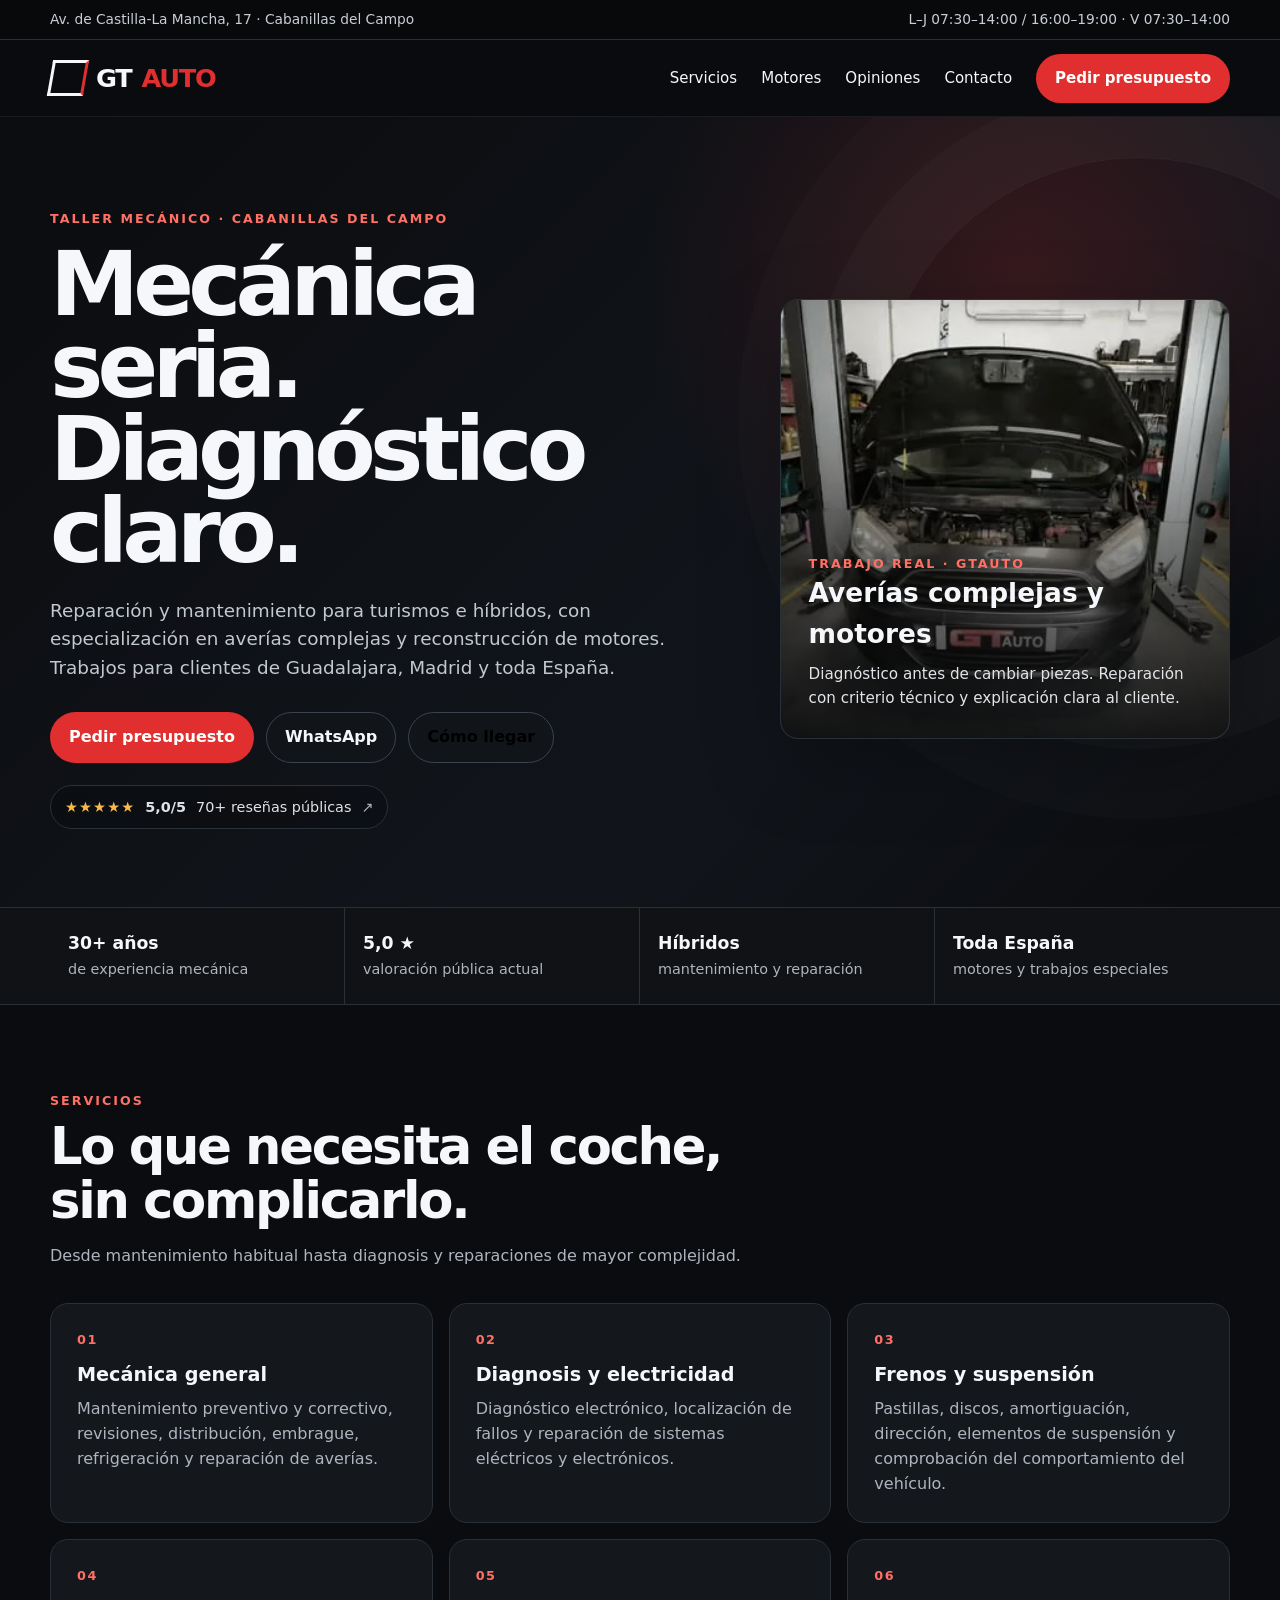
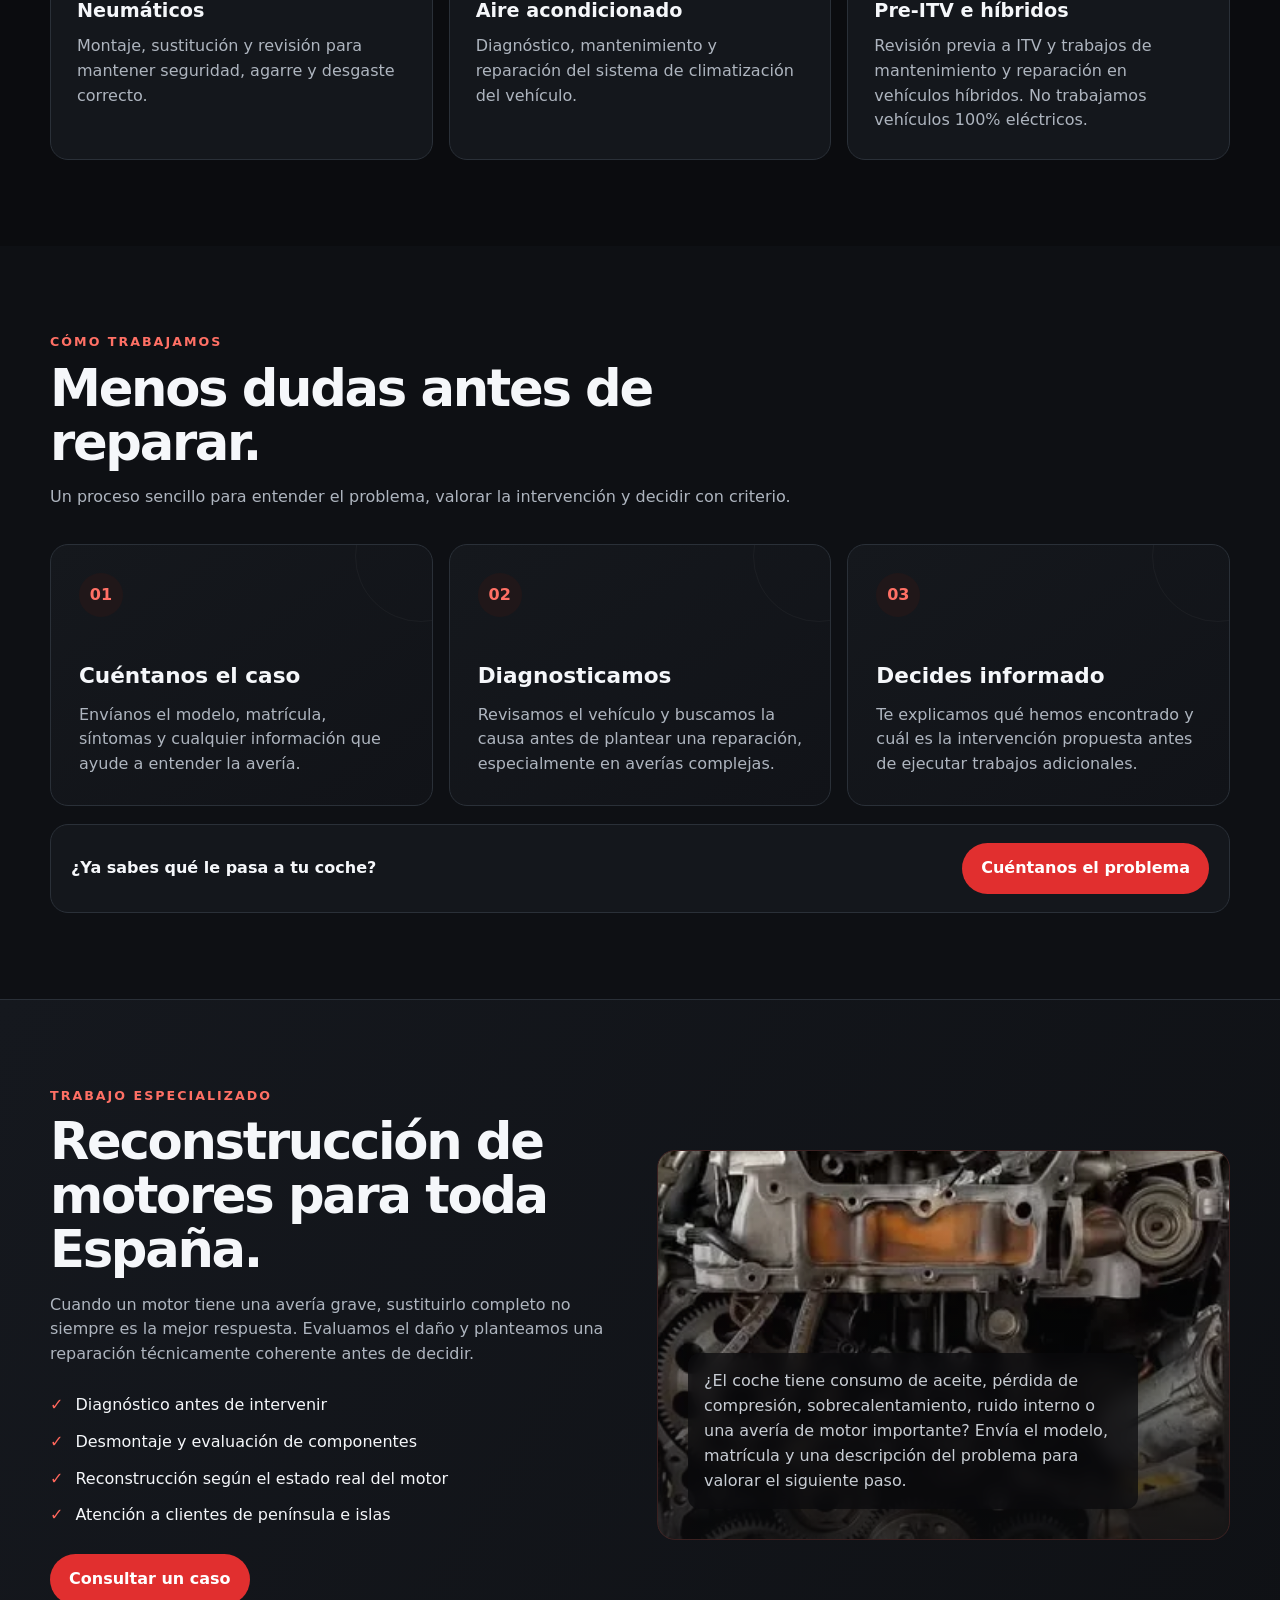
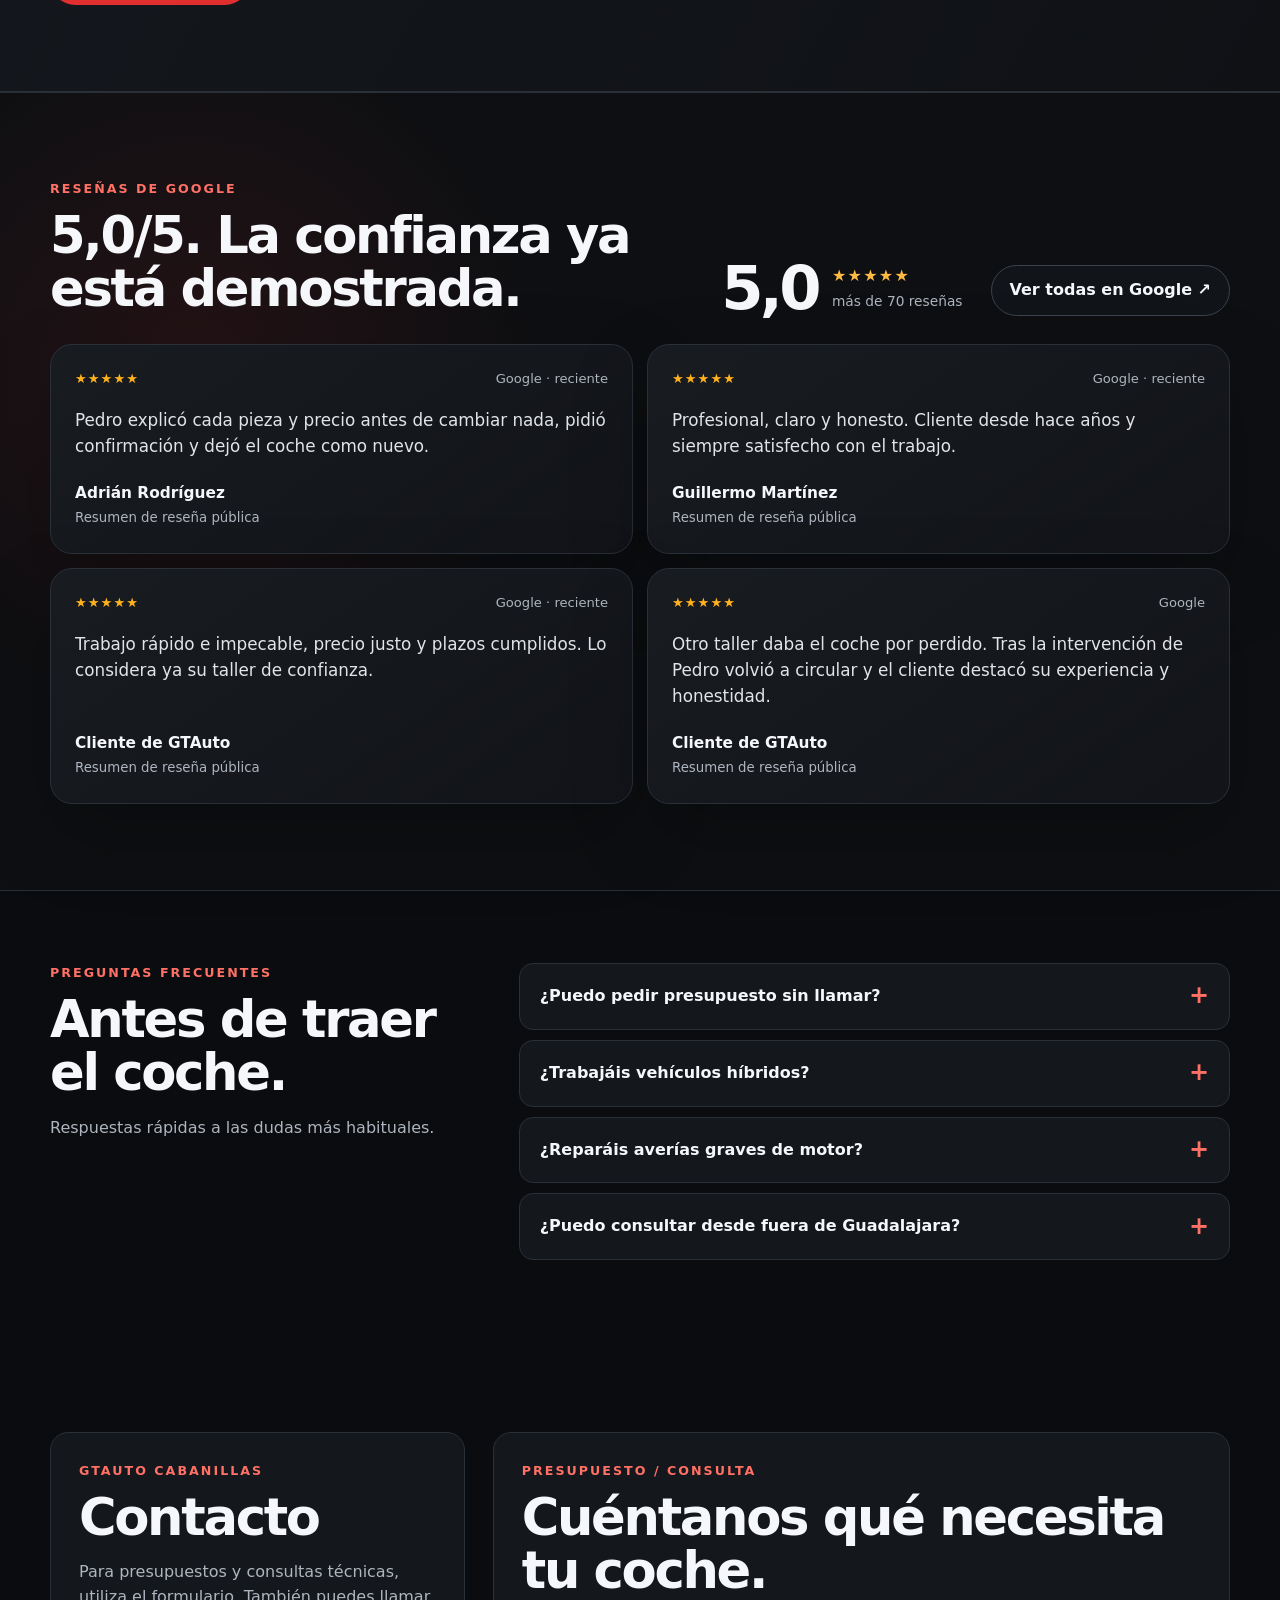
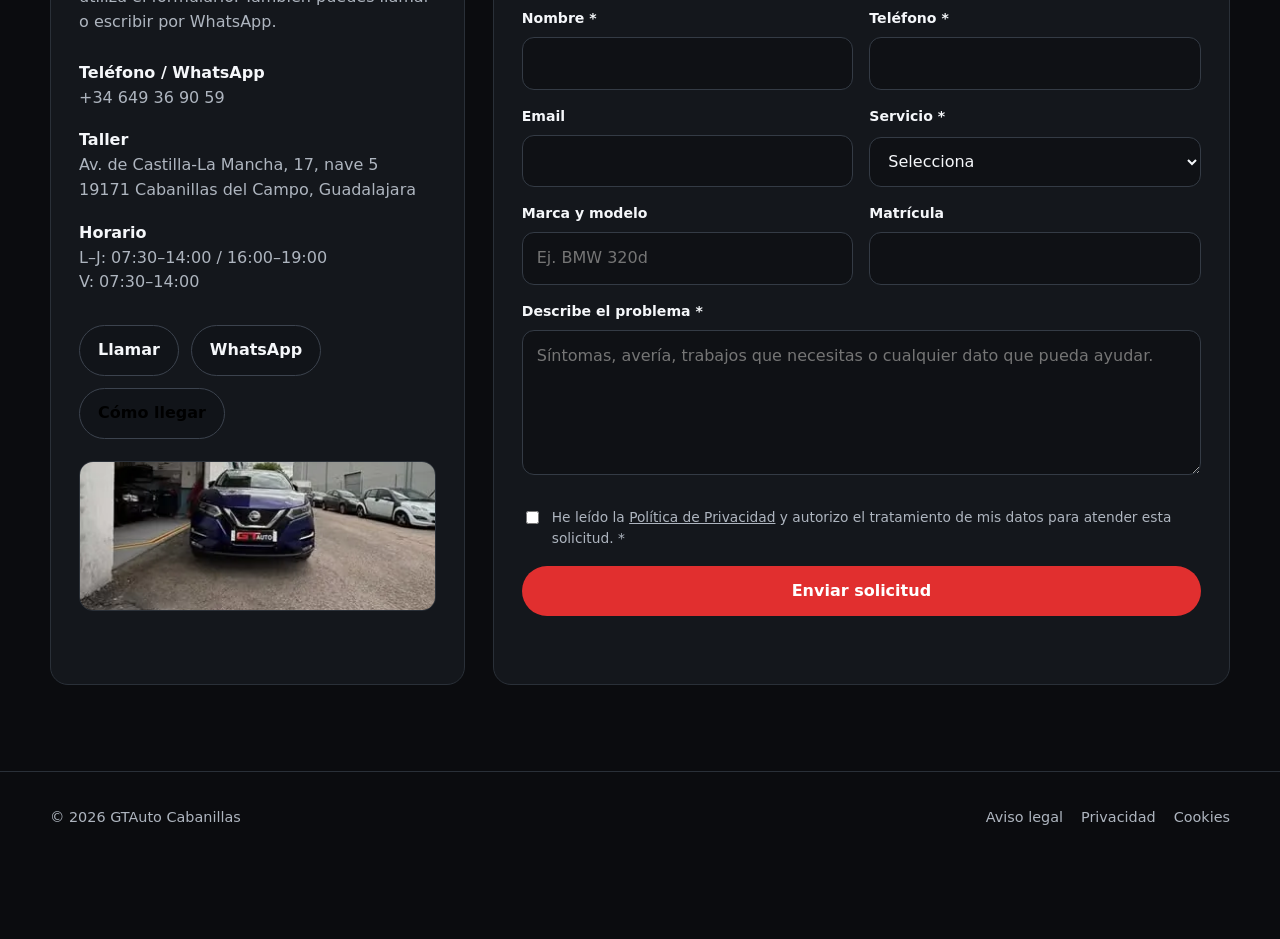
==== commit bd7b0021: "Refresh preview with mobile-first layout and real photos" ====
--- a/index.html
+++ b/index.html
@@ -25,7 +25,7 @@
   <div class="topbar"><div class="container"><span>Av. de Castilla-La Mancha, 17 · Cabanillas del Campo</span><span>L–J 07:30–14:00 / 16:00–19:00 · V 07:30–14:00</span></div></div>
   <header class="site-header">
     <div class="container nav">
-      <a class="brand" href="" aria-label="GTAuto Cabanillas"><i class="brand-mark" aria-hidden="true"></i>GT<span>AUTO</span></a>
+      <a class="brand" href="./" aria-label="GTAuto Cabanillas"><i class="brand-mark" aria-hidden="true"></i>GT<span>AUTO</span></a>
       <nav class="nav-links" aria-label="Principal">
         <a href="#servicios">Servicios</a><a href="#motores">Motores</a><a href="#opiniones">Opiniones</a><a href="#contacto">Contacto</a>
         <a class="btn btn-primary" href="#presupuesto">Pedir presupuesto</a>
@@ -49,11 +49,9 @@
             <span class="stars" aria-label="5 estrellas">★★★★★</span><strong>5,0/5</strong><span>70+ reseñas públicas</span><span class="rating-arrow">↗</span>
           </a>
         </div>
-        <aside class="hero-panel" aria-label="Especialidades">
-          <div class="eyebrow">Especialidad</div>
-          <strong>Reconstrucción de motores</strong>
-          <p class="muted">Diagnóstico, desmontaje, reparación y reconstrucción cuando una avería importante exige algo más que cambiar piezas.</p>
-          <ul><li>Mecánica general y mantenimiento</li><li>Diagnosis y electricidad</li><li>Frenos, suspensión y neumáticos</li><li>Aire acondicionado y pre-ITV</li></ul>
+        <aside class="hero-panel hero-photo-panel" aria-label="Trabajo real en GTAuto">
+          <img src="assets/coche-taller.webp" alt="Vehículo en el elevador dentro del taller GTAuto Cabanillas" width="360" height="640" fetchpriority="high">
+          <div class="hero-photo-copy"><div class="eyebrow">Trabajo real · GTAuto</div><strong>Averías complejas y motores</strong><p>Diagnóstico antes de cambiar piezas. Reparación con criterio técnico y explicación clara al cliente.</p></div>
         </aside>
       </div>
     </section>
@@ -67,7 +65,7 @@
 
     <section id="servicios" class="section">
       <div class="container">
-        <div class="section-head"><div class="eyebrow">Servicios</div><h2>Lo que necesita el coche, sin complicarlo.</h2><p>Desde mantenimiento habitual hasta diagnosis y reparaciones de mayor complejidad.</p></div>
+        <div class="section-head"><div class="eyebrow">Servicios</div><h2>Lo que necesita el coche, sin complicarlo.</h2><p>Desde mantenimiento habitual hasta diagnosis y reparaciones de mayor complejidad.</p><span class="mobile-swipe-hint">Desliza para ver más →</span></div>
         <div class="services">
           <article class="card"><div class="num">01</div><h3>Mecánica general</h3><p>Mantenimiento preventivo y correctivo, revisiones, distribución, embrague, refrigeración y reparación de averías.</p></article>
           <article class="card"><div class="num">02</div><h3>Diagnosis y electricidad</h3><p>Diagnóstico electrónico, localización de fallos y reparación de sistemas eléctricos y electrónicos.</p></article>
@@ -81,7 +79,7 @@
 
     <section class="section process-section" aria-labelledby="proceso-title">
       <div class="container">
-        <div class="section-head"><div class="eyebrow">Cómo trabajamos</div><h2 id="proceso-title">Menos dudas antes de reparar.</h2><p>Un proceso sencillo para entender el problema, valorar la intervención y decidir con criterio.</p></div>
+        <div class="section-head"><div class="eyebrow">Cómo trabajamos</div><h2 id="proceso-title">Menos dudas antes de reparar.</h2><p>Un proceso sencillo para entender el problema, valorar la intervención y decidir con criterio.</p><span class="mobile-swipe-hint">3 pasos · desliza →</span></div>
         <div class="process-grid">
           <article class="process-step"><span>01</span><h3>Cuéntanos el caso</h3><p>Envíanos el modelo, matrícula, síntomas y cualquier información que ayude a entender la avería.</p></article>
           <article class="process-step"><span>02</span><h3>Diagnosticamos</h3><p>Revisamos el vehículo y buscamos la causa antes de plantear una reparación, especialmente en averías complejas.</p></article>
@@ -99,25 +97,23 @@
           <div class="checks"><div class="check">Diagnóstico antes de intervenir</div><div class="check">Desmontaje y evaluación de componentes</div><div class="check">Reconstrucción según el estado real del motor</div><div class="check">Atención a clientes de península e islas</div></div>
           <a class="btn btn-primary" href="#presupuesto">Consultar un caso</a>
         </div>
-        <div class="engine-box"><p>¿El coche tiene consumo de aceite, pérdida de compresión, sobrecalentamiento, ruido interno o una avería de motor importante? Envía el modelo, matrícula y una descripción del problema para valorar el siguiente paso.</p></div>
+        <div class="engine-box real-engine-photo"><p>¿El coche tiene consumo de aceite, pérdida de compresión, sobrecalentamiento, ruido interno o una avería de motor importante? Envía el modelo, matrícula y una descripción del problema para valorar el siguiente paso.</p></div>
       </div>
     </section>
 
     <section id="opiniones" class="section reviews-section" aria-labelledby="opiniones-title">
-      <div class="container reviews-grid">
-        <div class="reviews-summary">
-          <div class="eyebrow">Opiniones reales</div>
-          <h2 id="opiniones-title">La confianza se demuestra fuera de esta web.</h2>
-          <div class="rating-big"><span>5,0</span><div><div class="stars" aria-hidden="true">★★★★★</div><strong>70+ reseñas públicas</strong></div></div>
-          <p class="muted">La valoración pública de GTAuto es una de las señales más claras de la experiencia que encuentran los clientes.</p>
-          <a class="btn btn-secondary" href="https://www.google.com/maps/search/?api=1&query=GTAuto%20Cabanillas&query_place_id=ChIJW1SVogOtQw0RNl-ruew79ng" target="_blank" rel="noopener">Ver reseñas en Google ↗</a>
+      <div class="container">
+        <div class="reviews-head">
+          <div><div class="eyebrow">Reseñas de Google</div><h2 id="opiniones-title">5,0/5. La confianza ya está demostrada.</h2></div>
+          <div class="reviews-score"><strong>5,0</strong><div><div class="stars" aria-hidden="true">★★★★★</div><span>más de 70 reseñas</span></div></div>
+          <a class="btn btn-secondary" href="https://www.google.com/maps/search/?api=1&query=GTAuto%20Cabanillas&query_place_id=ChIJW1SVogOtQw0RNl-ruew79ng" target="_blank" rel="noopener">Ver todas en Google ↗</a>
         </div>
-        <article class="review-card">
-          <div class="review-mark">“</div>
-          <blockquote>He visto pocos mecánicos como este señor y además, honesto. A mí me ha resuelto muy bien y con precio razonable.</blockquote>
-          <div class="review-meta"><span class="stars" aria-hidden="true">★★★★★</span><span>Cliente de GTAuto · reseña pública</span></div>
-          <p>El cliente explica además que el coche había sido dado prácticamente por perdido en otro taller y pudo volver a circular tras la intervención.</p>
-        </article>
+        <div class="reviews-track" aria-label="Reseñas reales de clientes">
+          <article class="review-card compact-review"><div class="review-top"><span class="stars" aria-hidden="true">★★★★★</span><span>Google · reciente</span></div><p>Pedro explicó cada pieza y precio antes de cambiar nada, pidió confirmación y dejó el coche como nuevo.</p><strong>Adrián Rodríguez</strong><small>Resumen de reseña pública</small></article>
+          <article class="review-card compact-review"><div class="review-top"><span class="stars" aria-hidden="true">★★★★★</span><span>Google · reciente</span></div><p>Profesional, claro y honesto. Cliente desde hace años y siempre satisfecho con el trabajo.</p><strong>Guillermo Martínez</strong><small>Resumen de reseña pública</small></article>
+          <article class="review-card compact-review"><div class="review-top"><span class="stars" aria-hidden="true">★★★★★</span><span>Google · reciente</span></div><p>Trabajo rápido e impecable, precio justo y plazos cumplidos. Lo considera ya su taller de confianza.</p><strong>Cliente de GTAuto</strong><small>Resumen de reseña pública</small></article>
+          <article class="review-card compact-review"><div class="review-top"><span class="stars" aria-hidden="true">★★★★★</span><span>Google</span></div><p>Otro taller daba el coche por perdido. Tras la intervención de Pedro volvió a circular y el cliente destacó su experiencia y honestidad.</p><strong>Cliente de GTAuto</strong><small>Resumen de reseña pública</small></article>
+        </div>
       </div>
     </section>
 
@@ -144,10 +140,12 @@
             <div><strong>Horario</strong><span>L–J: 07:30–14:00 / 16:00–19:00<br>V: 07:30–14:00</span></div>
           </div>
           <div class="hero-actions"><a class="btn btn-secondary" href="tel:+34649369059">Llamar</a><a class="btn btn-secondary" href="https://wa.me/34649369059" rel="noopener">WhatsApp</a><button class="btn btn-secondary" type="button" data-map>Cómo llegar</button></div>
+          <img class="contact-photo" src="assets/fachada-taller.webp" alt="Exterior de GTAuto Cabanillas" width="360" height="640" loading="lazy">
         </div>
 
-        <div id="presupuesto" class="contact-panel">
+        <div id="presupuesto" class="contact-panel form-panel">
           <div class="eyebrow">Presupuesto / consulta</div><h2>Cuéntanos qué necesita tu coche.</h2>
+          <button class="btn btn-primary mobile-form-toggle" type="button" aria-expanded="false" aria-controls="contact-form">Abrir formulario</button>
           <form id="contact-form" novalidate>
             <div class="field"><label for="name">Nombre *</label><input id="name" name="name" autocomplete="name" required maxlength="80"></div>
             <div class="field"><label for="phone">Teléfono *</label><input id="phone" name="phone" autocomplete="tel" required maxlength="30"></div>
--- a/styles.css
+++ b/styles.css
@@ -8,3 +8,8 @@
 .reveal{opacity:0;transform:translateY(18px);transition:opacity .55s ease,transform .55s ease}.reveal.is-visible{opacity:1;transform:none}@media(prefers-reduced-motion:reduce){html{scroll-behavior:auto}.reveal{opacity:1;transform:none;transition:none}.card,.process-step,.review-card,.btn,.hero-rating{transition:none}}
 @media(max-width:900px){.process-grid{grid-template-columns:1fr}.process-step{min-height:0}.process-step h3{margin-top:24px}.reviews-grid,.faq-grid{grid-template-columns:1fr}.reviews-grid{gap:28px}.process-cta{align-items:flex-start;flex-direction:column}}
 @media(max-width:620px){.hero-rating{width:100%;justify-content:center;flex-wrap:wrap;border-radius:14px}.rating-big>span{font-size:3.7rem}.review-card{padding:26px}.process-cta .btn{width:100%}}
+.mobile-swipe-hint,.mobile-form-toggle{display:none}.reviews-head{display:grid;grid-template-columns:1.35fr auto auto;gap:28px;align-items:end;margin-bottom:28px}.reviews-head h2{font-size:clamp(2rem,4vw,3.4rem);letter-spacing:-.045em;line-height:1.05;margin:10px 0 0}.reviews-score{display:flex;gap:14px;align-items:center}.reviews-score>strong{font-size:3.8rem;line-height:.9;letter-spacing:-.06em}.reviews-score span{color:var(--muted);font-size:.86rem}.reviews-track{display:grid;grid-template-columns:repeat(2,1fr);gap:14px}.compact-review{padding:24px;min-height:210px;display:flex;flex-direction:column}.compact-review p{font-size:1.05rem;color:#e1e4e8;margin:18px 0 22px;flex:1}.compact-review strong{font-size:.96rem}.compact-review small{display:block;color:var(--muted);margin-top:3px}.review-top{display:flex;justify-content:space-between;gap:12px;color:var(--muted);font-size:.82rem}.review-top .stars{color:#ffb21c}
+@media(max-width:900px){.reviews-head{grid-template-columns:1fr auto}.reviews-head>a{grid-column:1/-1;justify-self:start}.reviews-track{grid-template-columns:1fr 1fr}}
+@media(max-width:620px){.mobile-swipe-hint,.mobile-form-toggle{display:inline-flex}.mobile-swipe-hint{margin-top:10px;color:#ff7065;font-size:.82rem;font-weight:800}.hero{padding:46px 0 34px}.hero-grid{gap:18px}.hero h1{font-size:2.7rem;margin:10px 0 16px}.hero p{font-size:1rem;margin:0}.hero-actions{display:grid;grid-template-columns:1fr 1fr;gap:8px;margin-top:20px}.hero-actions .btn{width:auto!important;padding:11px 12px}.hero-actions .btn:first-child{grid-column:1/-1}.hero-rating{margin-top:16px;padding:9px 12px;gap:8px;font-size:.82rem}.hero-panel{padding:18px}.hero-panel strong{font-size:1.4rem}.hero-panel p{font-size:.92rem;margin-bottom:0}.hero-panel ul{display:none}.trust-grid{display:flex;overflow-x:auto;scroll-snap-type:x mandatory;scrollbar-width:none}.trust-grid::-webkit-scrollbar{display:none}.trust-item{flex:0 0 44%;min-width:145px;scroll-snap-align:start;border-bottom:0!important;border-right:1px solid var(--line)!important;padding:14px 12px}.trust-item strong{font-size:.98rem}.trust-item span{font-size:.78rem}.section{padding:50px 0}.section-head{margin-bottom:20px}.section h2{font-size:2rem}.services,.process-grid,.reviews-track{display:flex;overflow-x:auto;gap:12px;scroll-snap-type:x mandatory;scrollbar-width:none;margin-right:-16px;padding-right:16px}.services::-webkit-scrollbar,.process-grid::-webkit-scrollbar,.reviews-track::-webkit-scrollbar{display:none}.services .card{flex:0 0 79vw;max-width:340px;scroll-snap-align:start;padding:20px;min-height:190px}.services .card p{display:-webkit-box;-webkit-line-clamp:3;-webkit-box-orient:vertical;overflow:hidden}.process-section{padding-top:48px}.process-grid{grid-template-columns:none}.process-step{flex:0 0 82vw;max-width:350px;scroll-snap-align:start;padding:20px;min-height:190px}.process-step h3{margin-top:16px}.process-cta{margin-top:16px;padding:16px;gap:12px}.process-cta .btn{width:100%}.engine-grid{gap:20px}.engine-box{min-height:210px;padding:20px}.checks{gap:8px;margin:18px 0}.reviews-head{display:grid;grid-template-columns:1fr;gap:14px;margin-bottom:18px}.reviews-head h2{font-size:2rem}.reviews-score{order:-1}.reviews-score>strong{font-size:3rem}.reviews-head>a{grid-column:auto;width:100%}.reviews-track{grid-template-columns:none}.compact-review{flex:0 0 84vw;max-width:360px;min-height:205px;scroll-snap-align:start;padding:20px}.compact-review p{font-size:1rem;margin:14px 0 18px}.faq-section{padding:42px 0}.faq-grid{gap:10px}.faq-list details:nth-child(n+3){display:none}.faq-list summary{padding:16px 48px 16px 16px}.faq-list details p{padding:0 16px 16px}.contact{gap:14px}.contact-panel{padding:20px}.contact-meta{gap:12px;margin-top:18px}.contact-panel>.hero-actions{display:flex;flex-wrap:wrap}.contact-panel>.hero-actions .btn{flex:1;grid-column:auto}.form-panel form{display:none;margin-top:18px}.form-panel.form-open form{display:grid}.mobile-form-toggle{width:100%;margin-top:14px}.form-panel.form-open .mobile-form-toggle{background:transparent;border-color:#3c434e}.footer{padding-top:26px}.mobile-actions{padding-bottom:max(10px,env(safe-area-inset-bottom))}}
+.hero-photo-panel{position:relative;overflow:hidden;padding:0;min-height:440px}.hero-photo-panel>img{position:absolute;inset:0;width:100%;height:100%;object-fit:cover;object-position:center 42%}.hero-photo-panel:after{content:"";position:absolute;inset:0;background:linear-gradient(180deg,rgba(0,0,0,.06) 20%,rgba(7,8,10,.9) 100%)}.hero-photo-copy{position:absolute;z-index:2;left:0;right:0;bottom:0;padding:28px}.hero-photo-copy strong{font-size:1.65rem}.hero-photo-copy p{font-size:.95rem;color:#e1e4e8;margin:8px 0 0}.real-engine-photo{background-image:linear-gradient(180deg,rgba(10,11,13,.06),rgba(10,11,13,.82)),url('assets/motor-abierto.webp');background-size:cover;background-position:center}.real-engine-photo p{background:rgba(10,11,13,.72);backdrop-filter:blur(8px);padding:16px;border-radius:12px}.contact-photo{width:100%;height:150px;object-fit:cover;object-position:center 58%;border-radius:14px;border:1px solid var(--line);margin-top:22px}
+@media(max-width:620px){.hero-photo-panel{min-height:220px}.hero-photo-copy{padding:16px}.hero-photo-copy strong{font-size:1.25rem}.hero-photo-copy p{font-size:.84rem;line-height:1.4}.real-engine-photo{min-height:220px;background-position:center}.contact-photo{height:120px;margin-top:16px}}
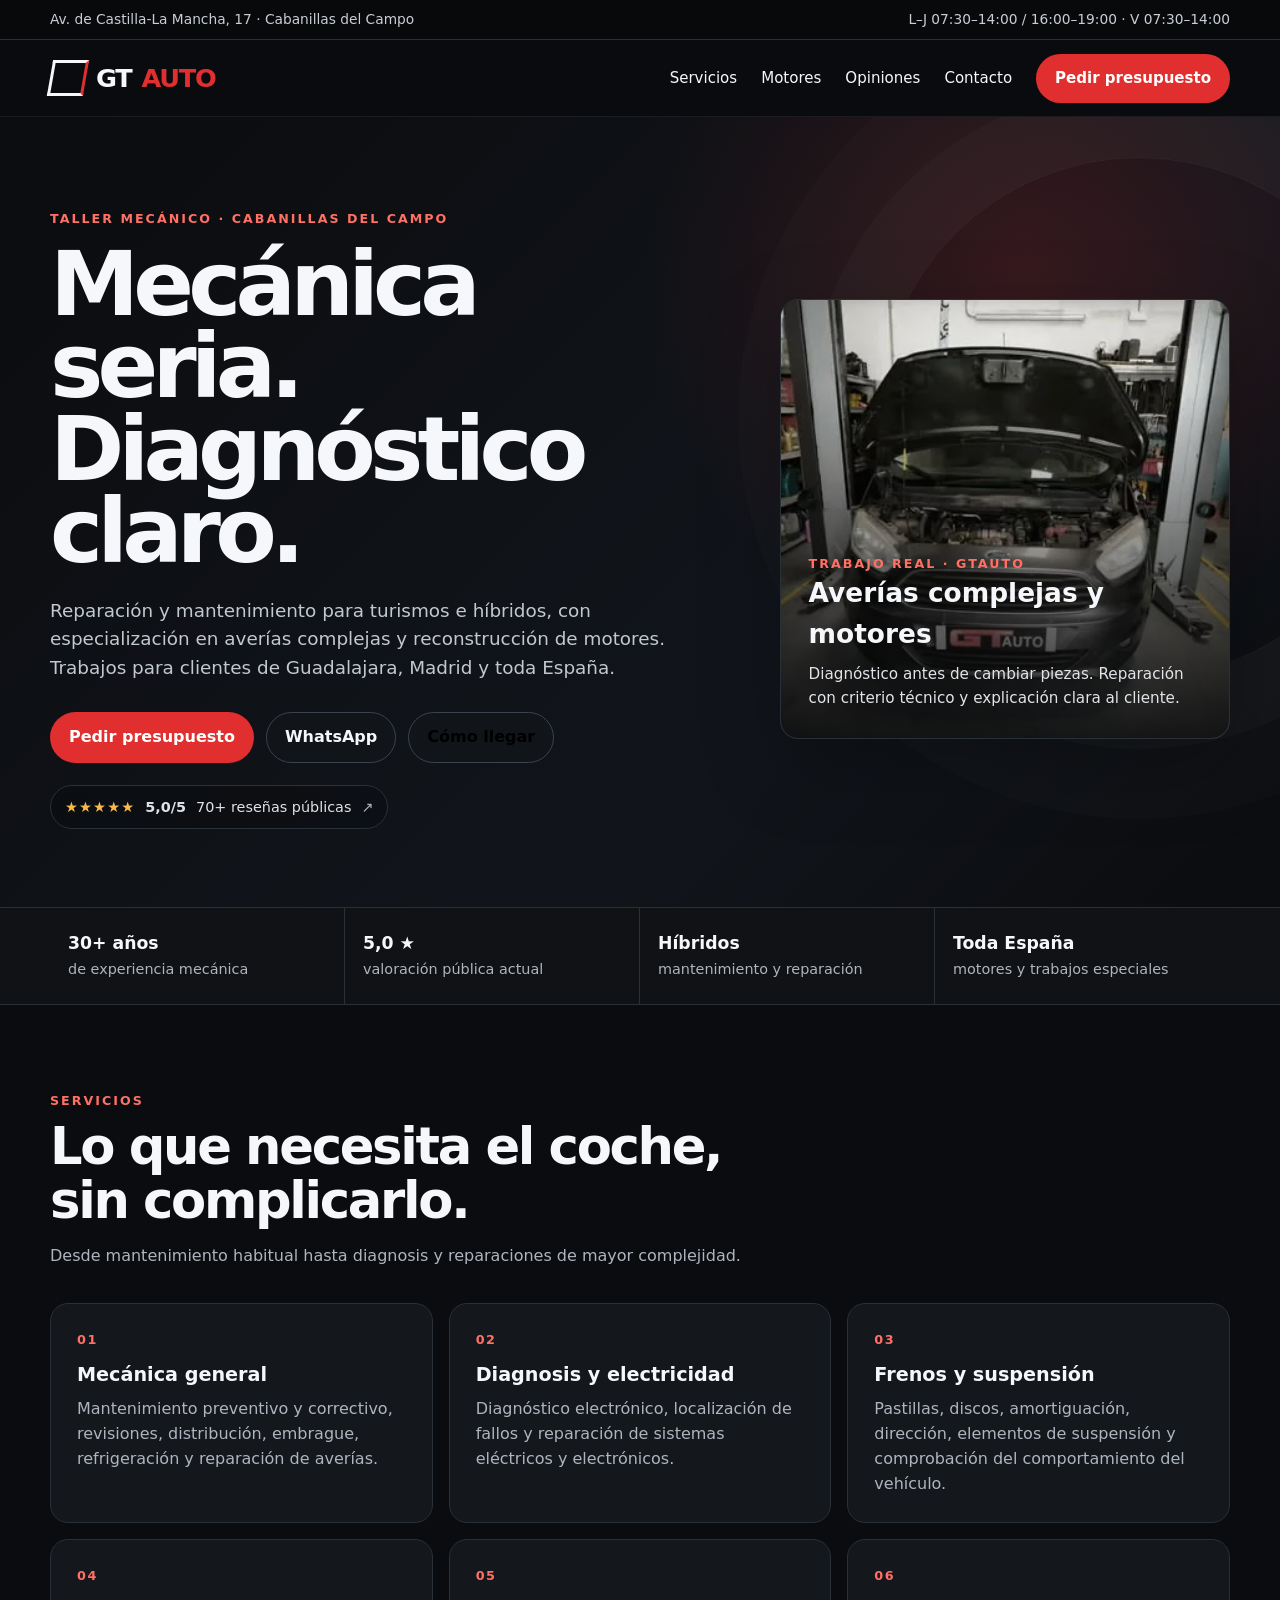
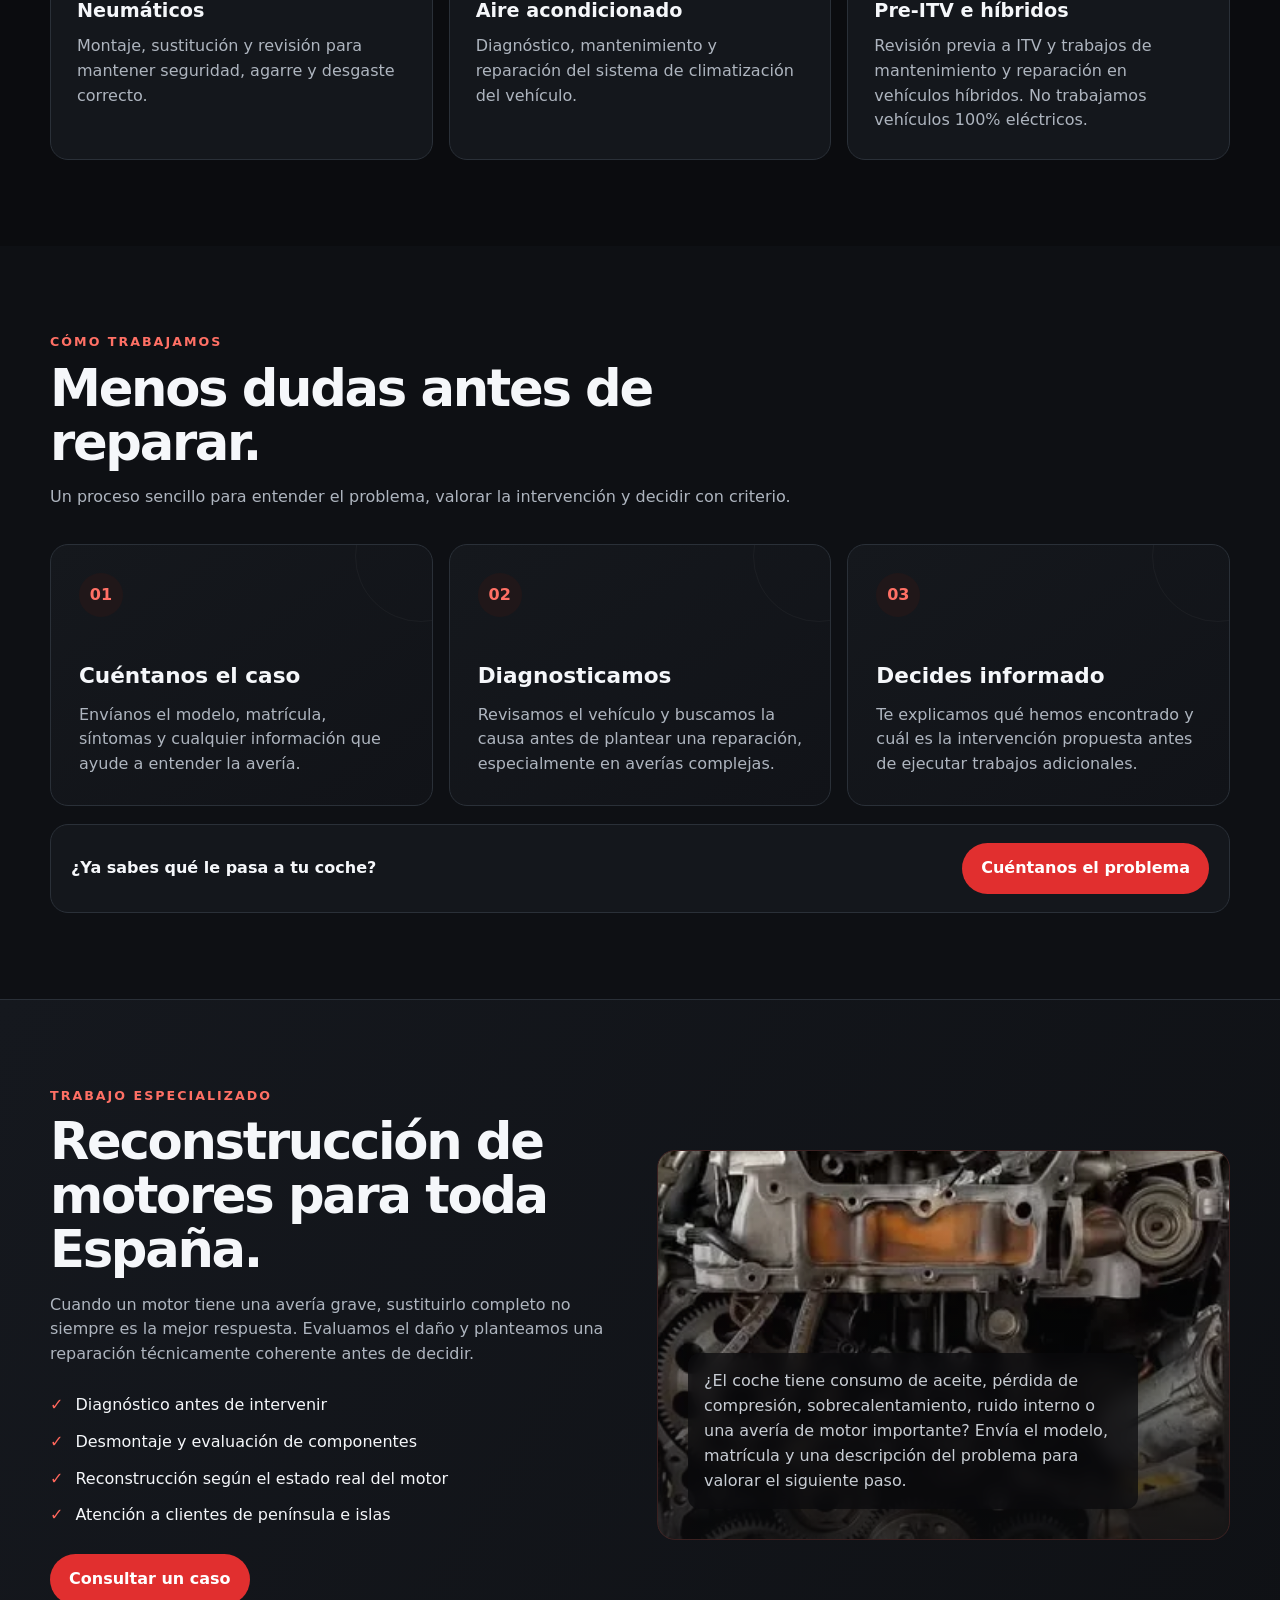
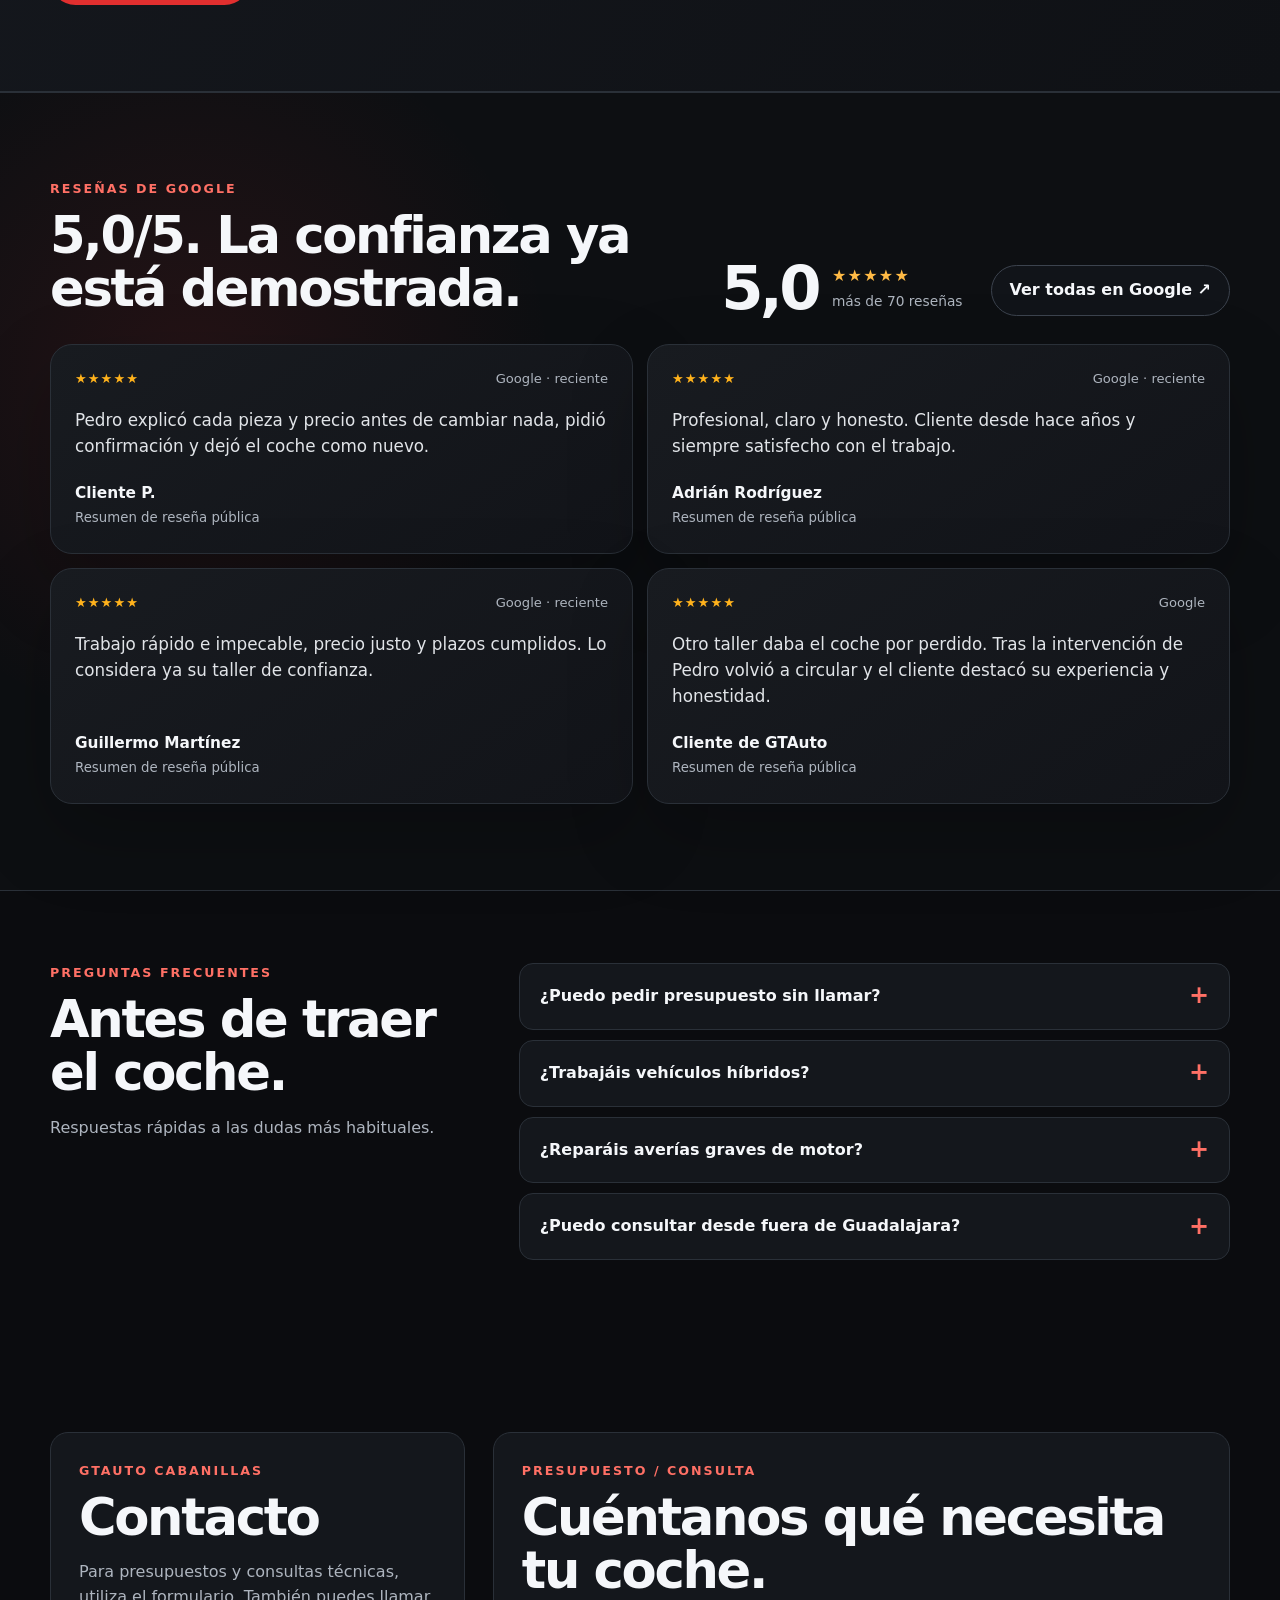
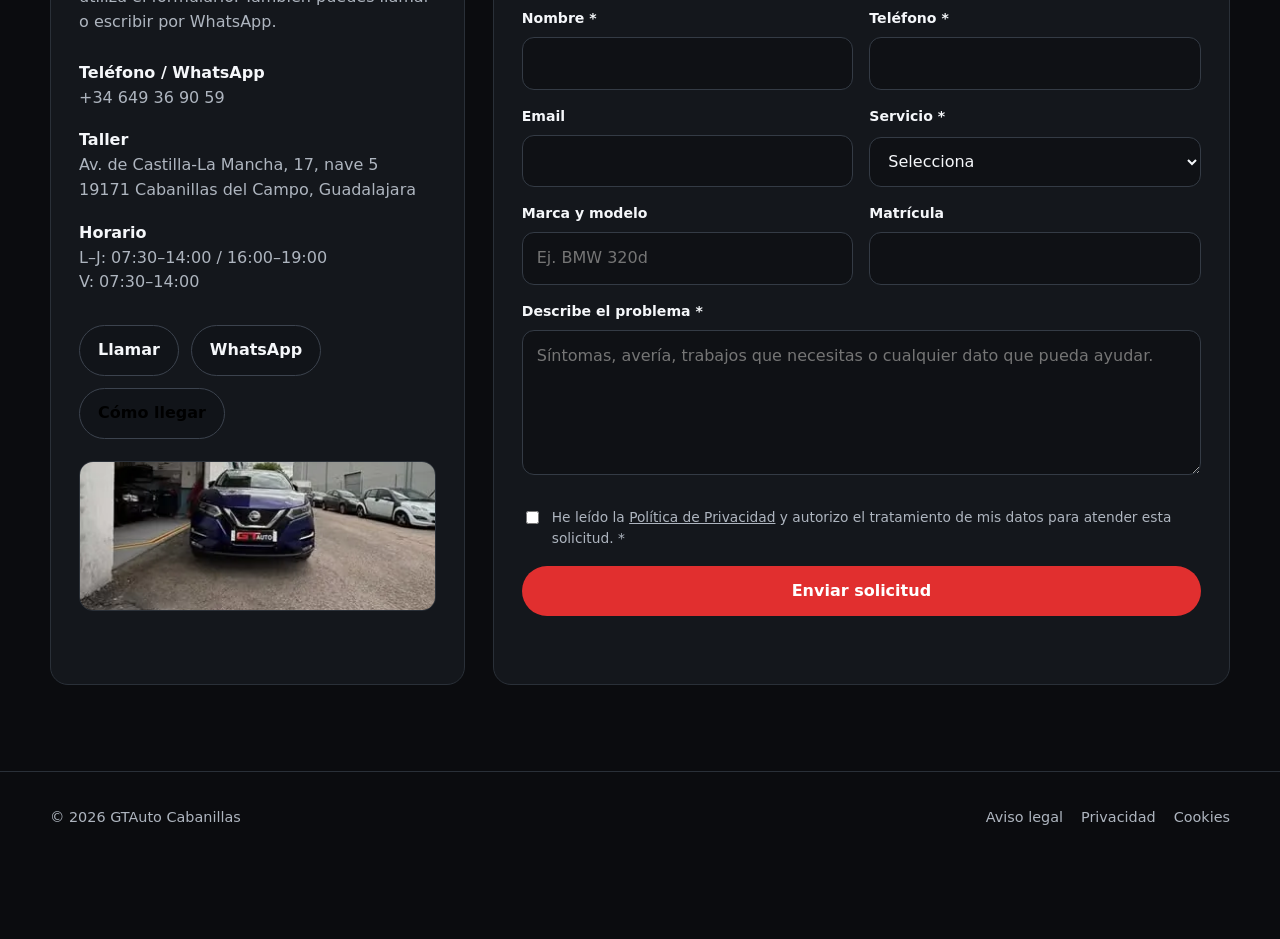
==== commit b64ddfea: "Correct review attribution in preview" ====
--- a/index.html
+++ b/index.html
@@ -109,9 +109,9 @@
           <a class="btn btn-secondary" href="https://www.google.com/maps/search/?api=1&query=GTAuto%20Cabanillas&query_place_id=ChIJW1SVogOtQw0RNl-ruew79ng" target="_blank" rel="noopener">Ver todas en Google ↗</a>
         </div>
         <div class="reviews-track" aria-label="Reseñas reales de clientes">
-          <article class="review-card compact-review"><div class="review-top"><span class="stars" aria-hidden="true">★★★★★</span><span>Google · reciente</span></div><p>Pedro explicó cada pieza y precio antes de cambiar nada, pidió confirmación y dejó el coche como nuevo.</p><strong>Adrián Rodríguez</strong><small>Resumen de reseña pública</small></article>
-          <article class="review-card compact-review"><div class="review-top"><span class="stars" aria-hidden="true">★★★★★</span><span>Google · reciente</span></div><p>Profesional, claro y honesto. Cliente desde hace años y siempre satisfecho con el trabajo.</p><strong>Guillermo Martínez</strong><small>Resumen de reseña pública</small></article>
-          <article class="review-card compact-review"><div class="review-top"><span class="stars" aria-hidden="true">★★★★★</span><span>Google · reciente</span></div><p>Trabajo rápido e impecable, precio justo y plazos cumplidos. Lo considera ya su taller de confianza.</p><strong>Cliente de GTAuto</strong><small>Resumen de reseña pública</small></article>
+          <article class="review-card compact-review"><div class="review-top"><span class="stars" aria-hidden="true">★★★★★</span><span>Google · reciente</span></div><p>Pedro explicó cada pieza y precio antes de cambiar nada, pidió confirmación y dejó el coche como nuevo.</p><strong>Cliente P.</strong><small>Resumen de reseña pública</small></article>
+          <article class="review-card compact-review"><div class="review-top"><span class="stars" aria-hidden="true">★★★★★</span><span>Google · reciente</span></div><p>Profesional, claro y honesto. Cliente desde hace años y siempre satisfecho con el trabajo.</p><strong>Adrián Rodríguez</strong><small>Resumen de reseña pública</small></article>
+          <article class="review-card compact-review"><div class="review-top"><span class="stars" aria-hidden="true">★★★★★</span><span>Google · reciente</span></div><p>Trabajo rápido e impecable, precio justo y plazos cumplidos. Lo considera ya su taller de confianza.</p><strong>Guillermo Martínez</strong><small>Resumen de reseña pública</small></article>
           <article class="review-card compact-review"><div class="review-top"><span class="stars" aria-hidden="true">★★★★★</span><span>Google</span></div><p>Otro taller daba el coche por perdido. Tras la intervención de Pedro volvió a circular y el cliente destacó su experiencia y honestidad.</p><strong>Cliente de GTAuto</strong><small>Resumen de reseña pública</small></article>
         </div>
       </div>
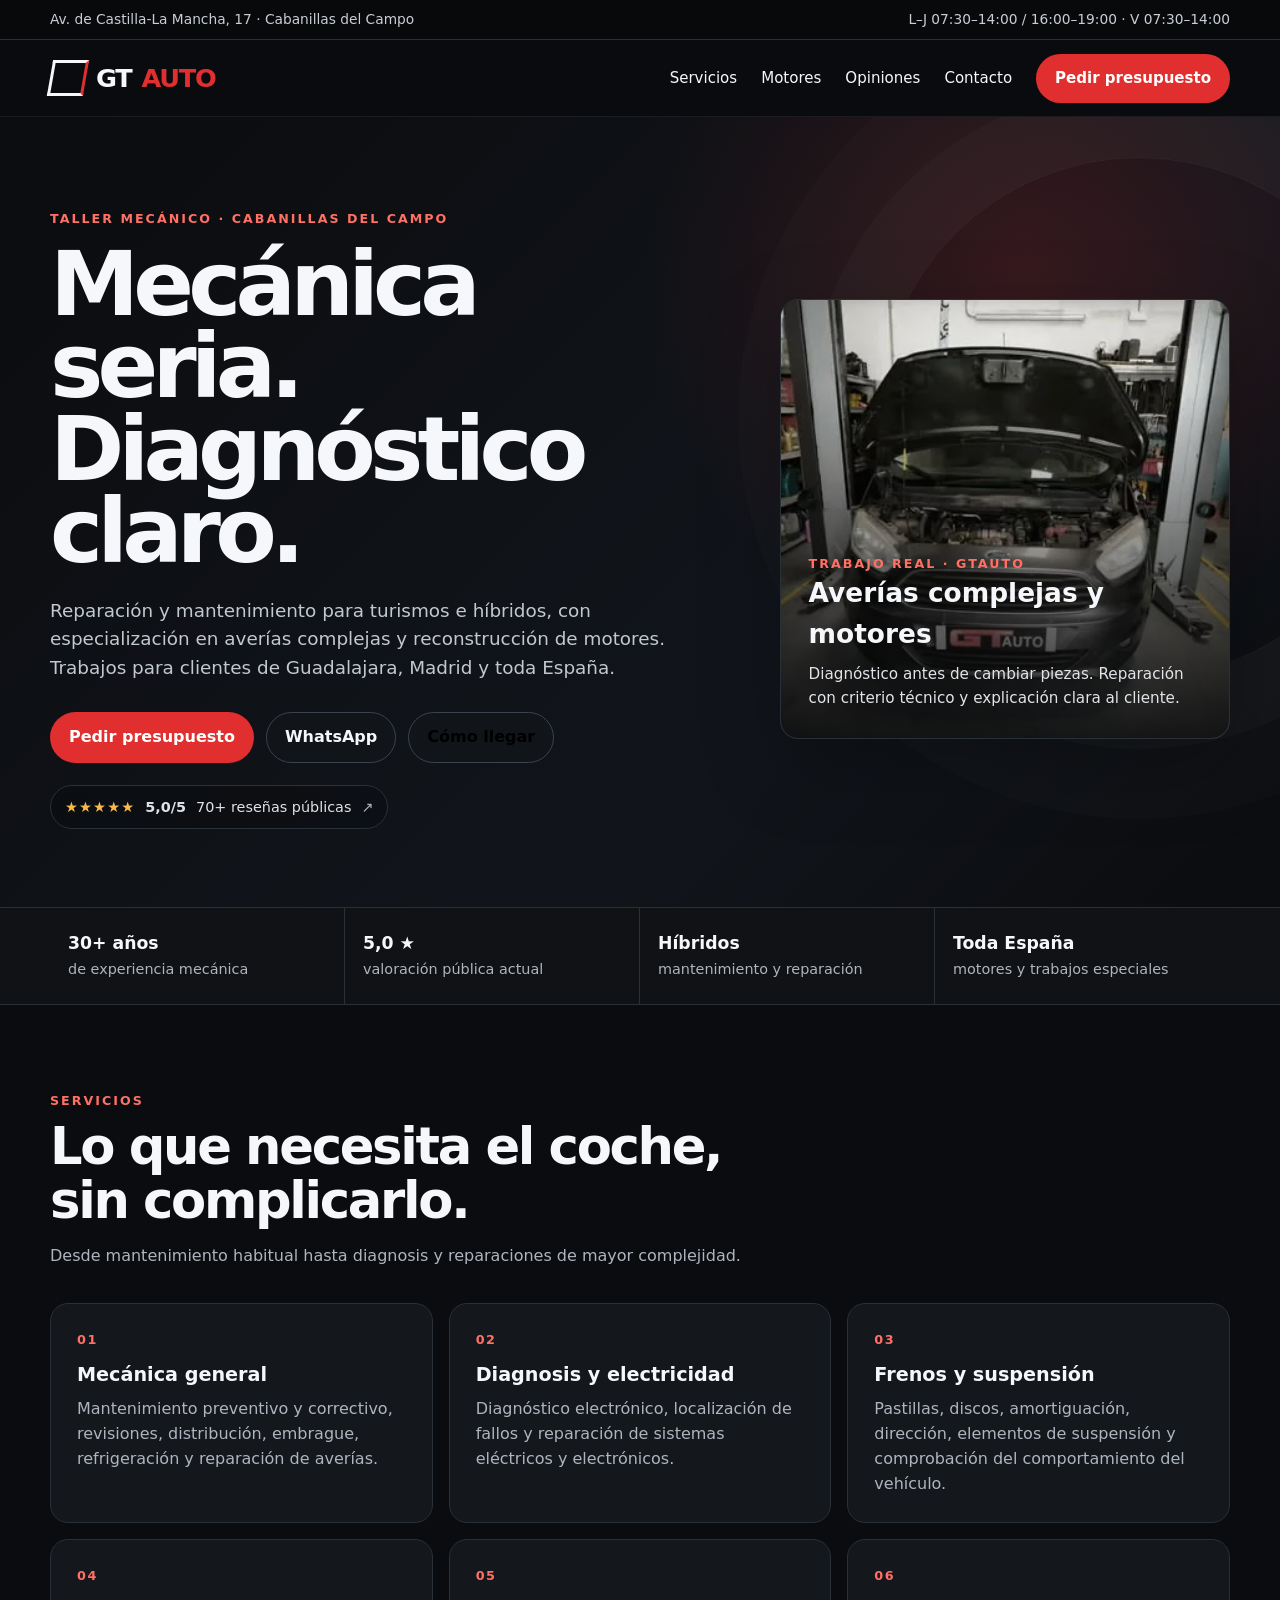
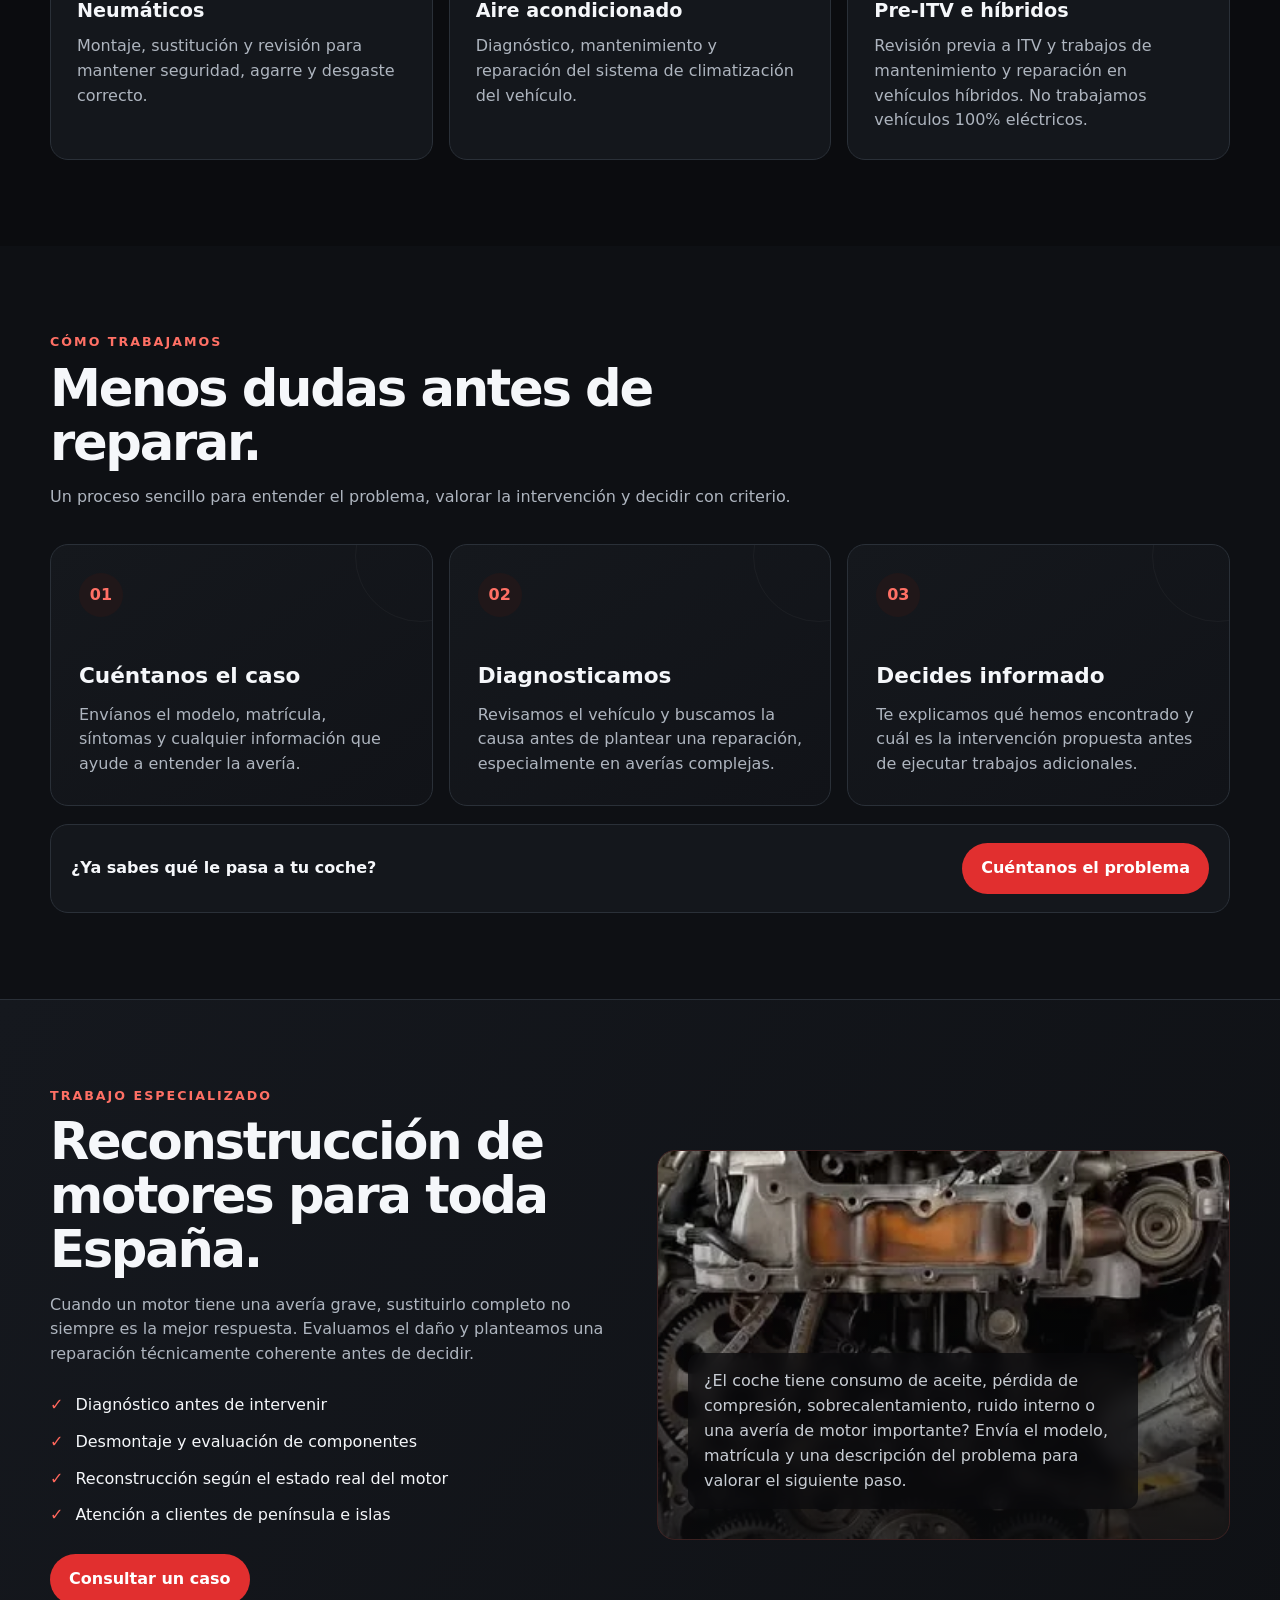
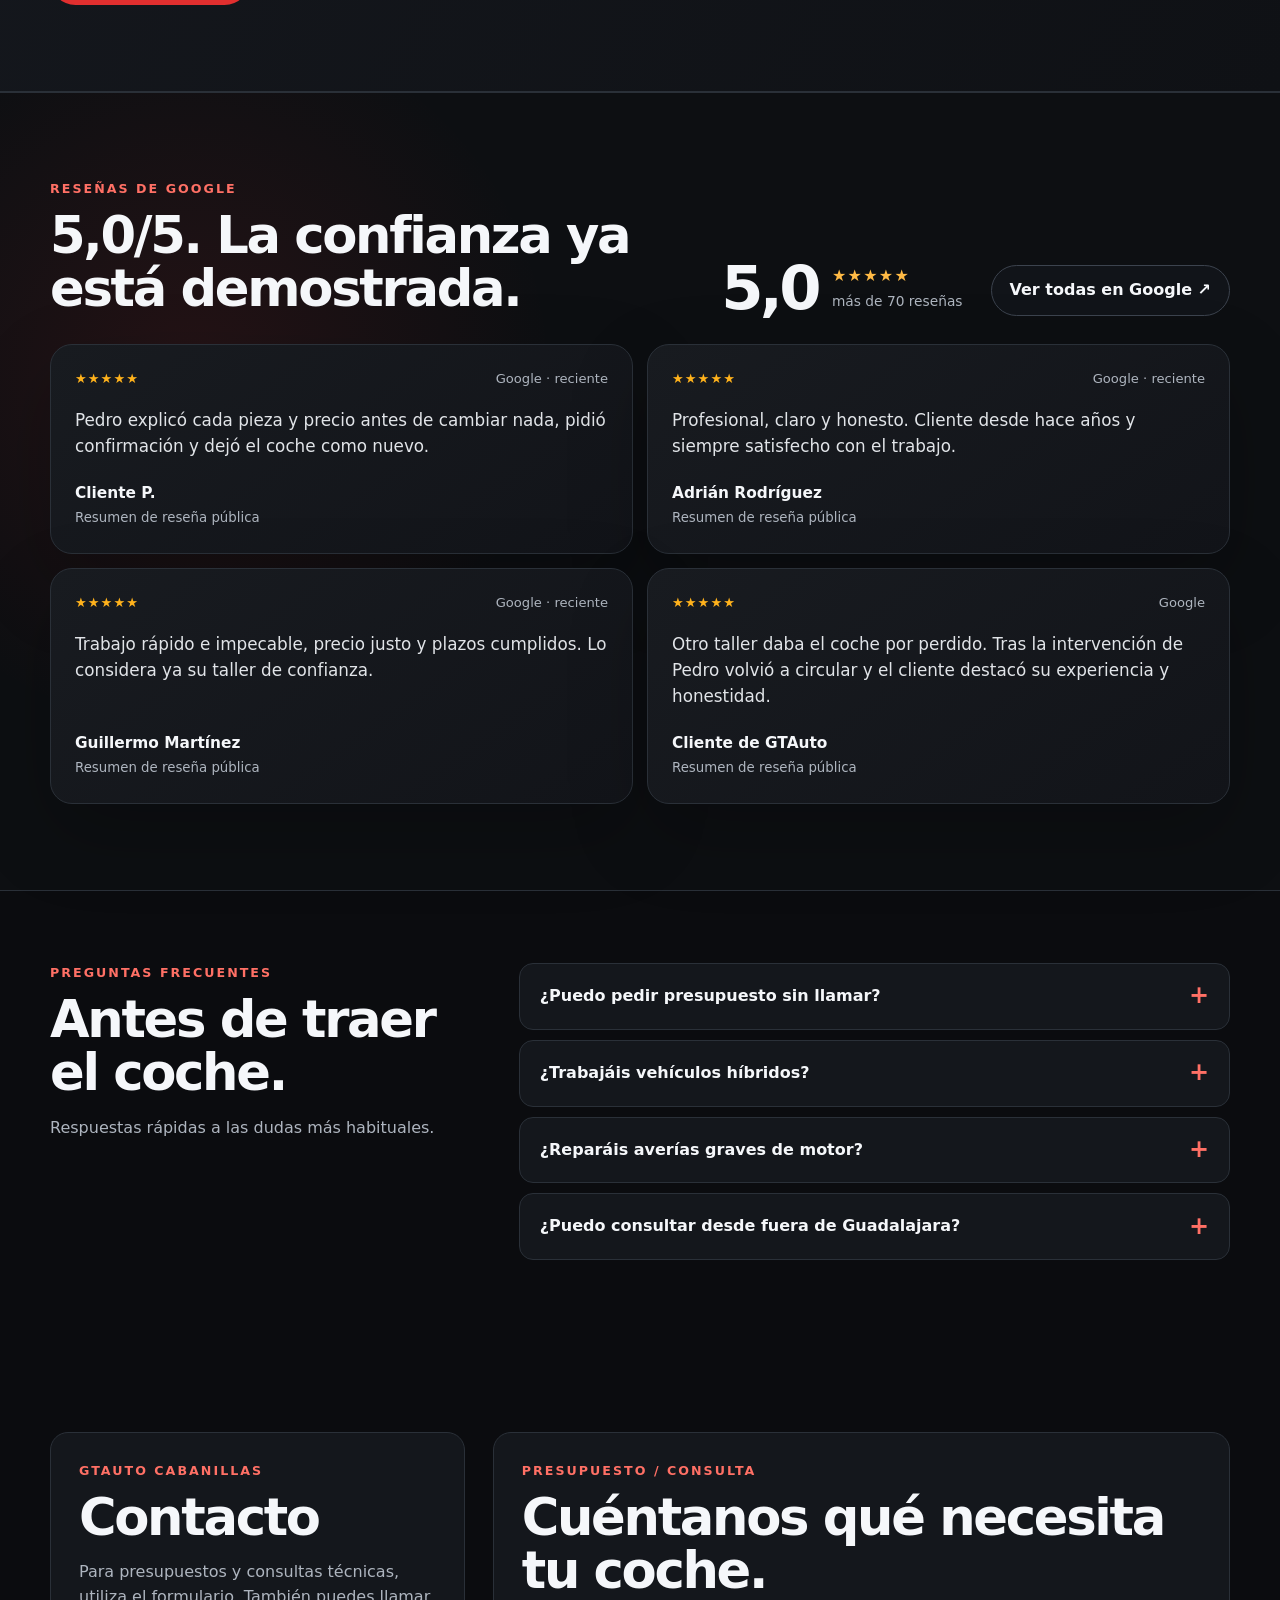
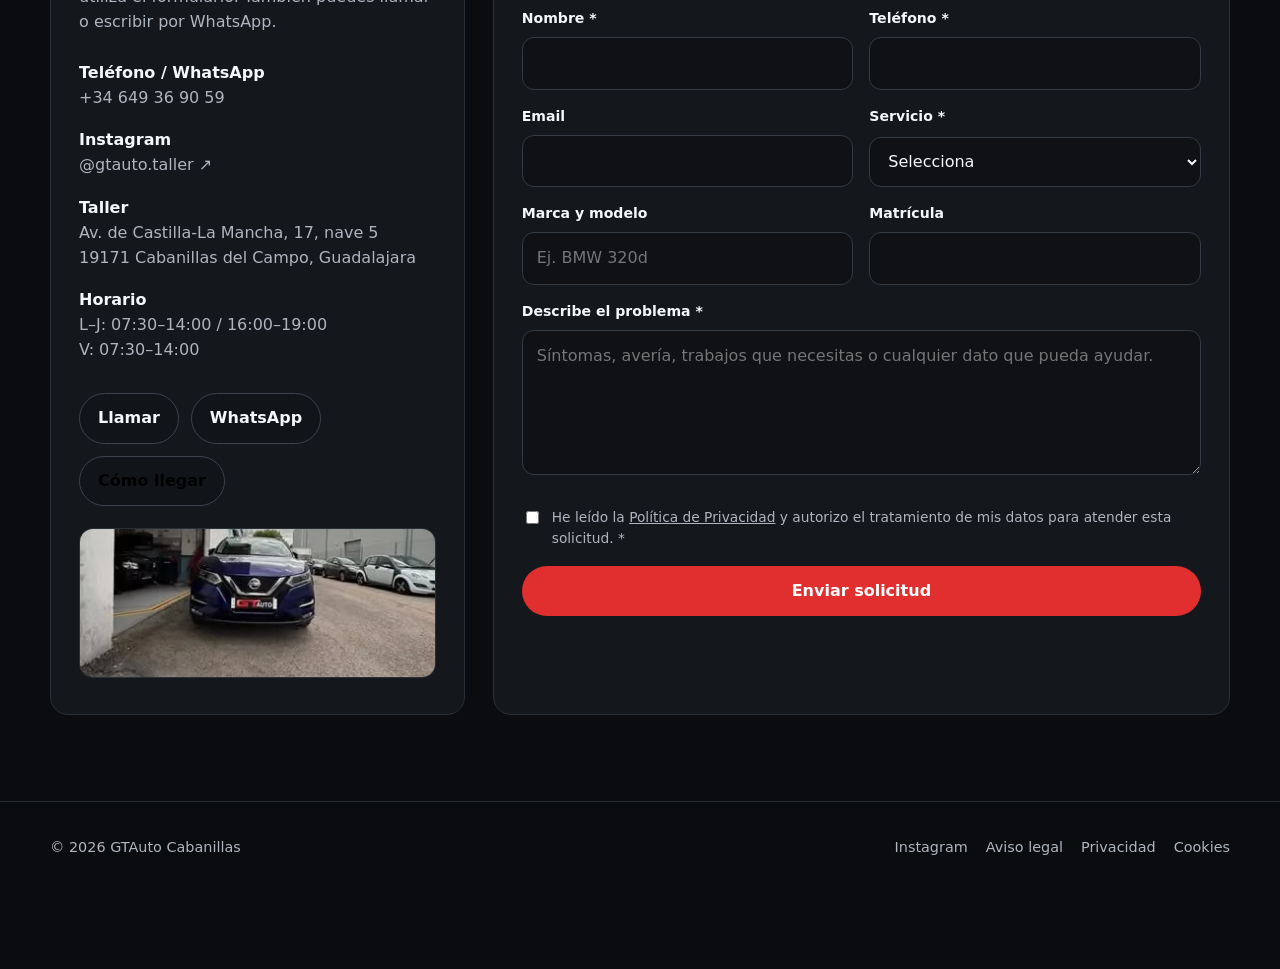
==== commit 2dc2dce8: "Add official Instagram to preview" ====
--- a/index.html
+++ b/index.html
@@ -135,7 +135,7 @@
           <div class="eyebrow">GTAuto Cabanillas</div><h2>Contacto</h2>
           <p class="muted">Para presupuestos y consultas técnicas, utiliza el formulario. También puedes llamar o escribir por WhatsApp.</p>
           <div class="contact-meta">
-            <div><strong>Teléfono / WhatsApp</strong><span>+34 649 36 90 59</span></div>
+            <div><strong>Teléfono / WhatsApp</strong><span>+34 649 36 90 59</span></div><div><strong>Instagram</strong><span><a href="https://www.instagram.com/gtauto.taller/" target="_blank" rel="noopener">@gtauto.taller ↗</a></span></div>
             <div><strong>Taller</strong><span>Av. de Castilla-La Mancha, 17, nave 5<br>19171 Cabanillas del Campo, Guadalajara</span></div>
             <div><strong>Horario</strong><span>L–J: 07:30–14:00 / 16:00–19:00<br>V: 07:30–14:00</span></div>
           </div>
@@ -165,7 +165,7 @@
     </section>
   </main>
 
-  <footer class="footer"><div class="container footer-grid"><div>© <span id="year"></span> GTAuto Cabanillas</div><div class="footer-links"><a href="aviso-legal.html">Aviso legal</a><a href="privacidad.html">Privacidad</a><a href="cookies.html">Cookies</a></div></div></footer>
+  <footer class="footer"><div class="container footer-grid"><div>© <span id="year"></span> GTAuto Cabanillas</div><div class="footer-links"><a href="https://www.instagram.com/gtauto.taller/" target="_blank" rel="noopener">Instagram</a><a href="aviso-legal.html">Aviso legal</a><a href="privacidad.html">Privacidad</a><a href="cookies.html">Cookies</a></div></div></footer>
   <div class="mobile-actions"><a class="btn btn-secondary" href="tel:+34649369059">Llamar</a><a class="btn btn-secondary" href="https://wa.me/34649369059" rel="noopener">WhatsApp</a><a class="btn btn-primary" href="#presupuesto">Presupuesto</a></div>
   <script src="app.js" defer></script>
 </body>
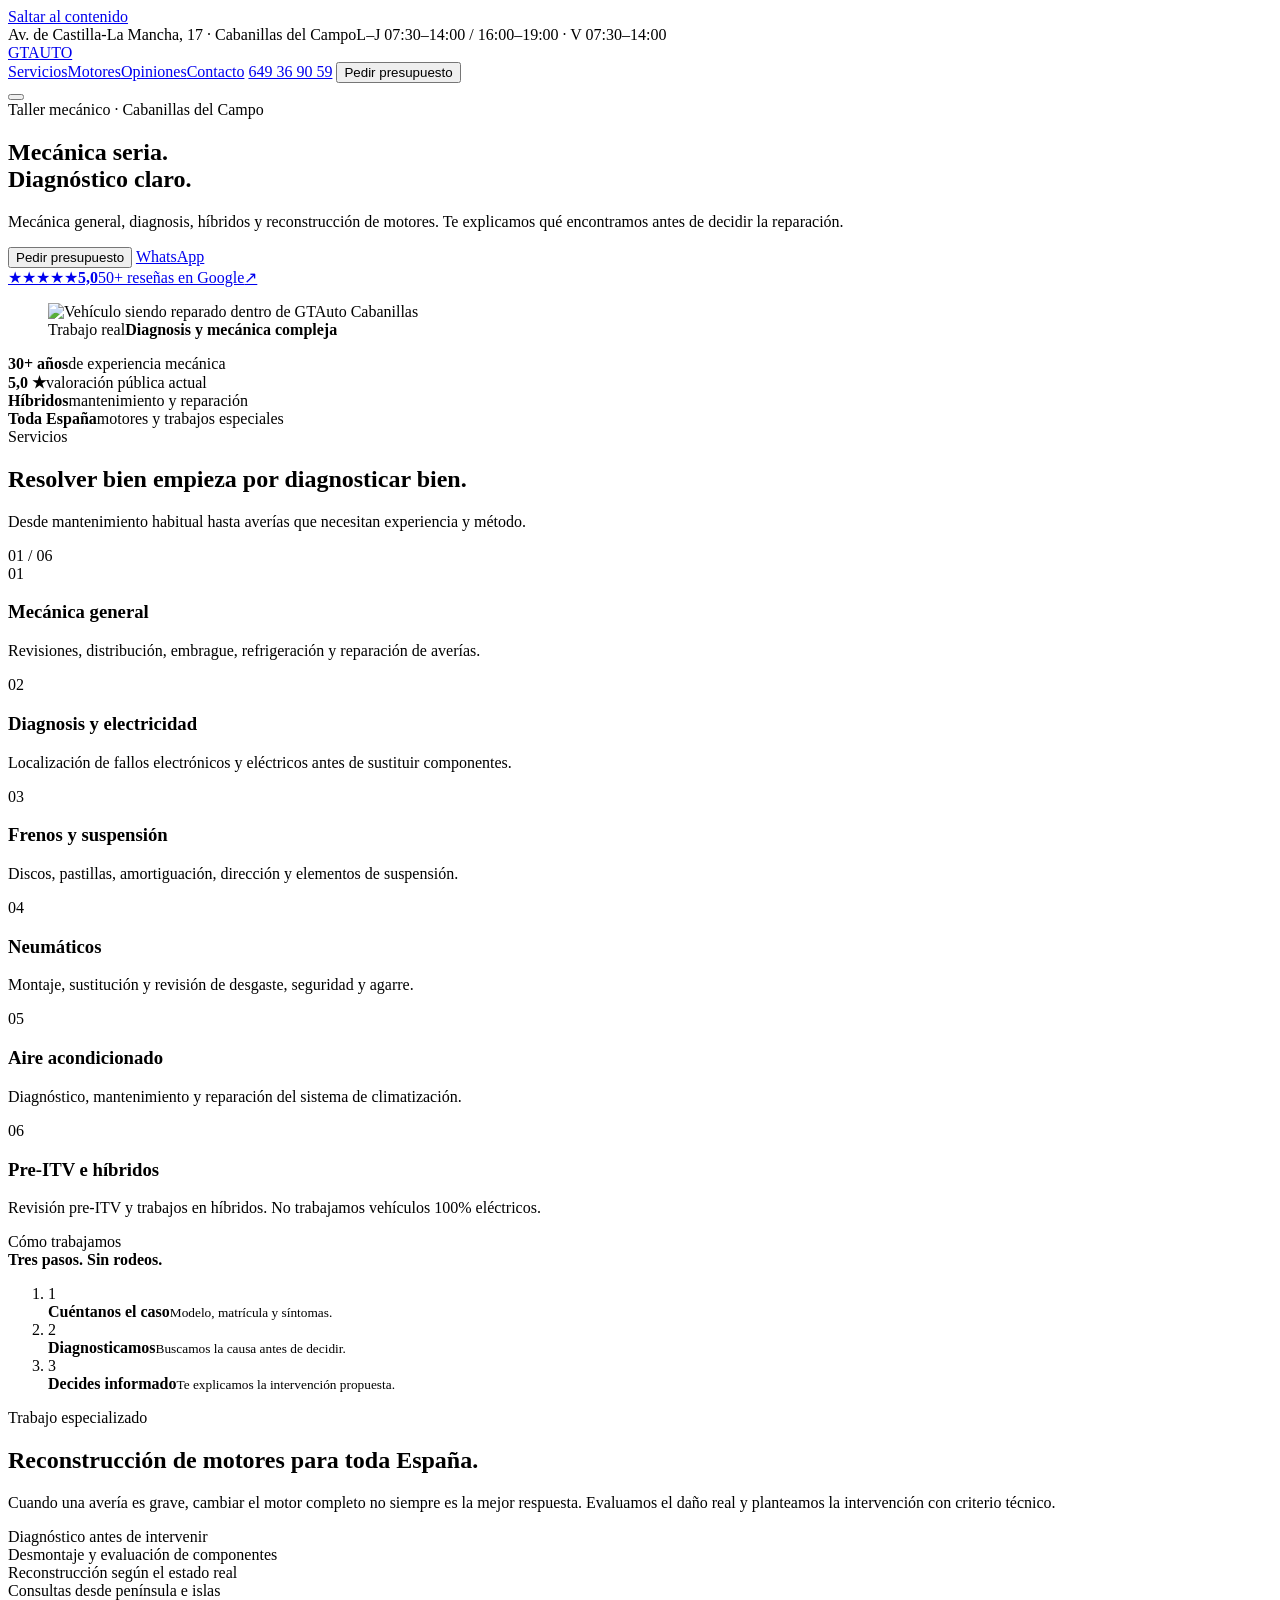
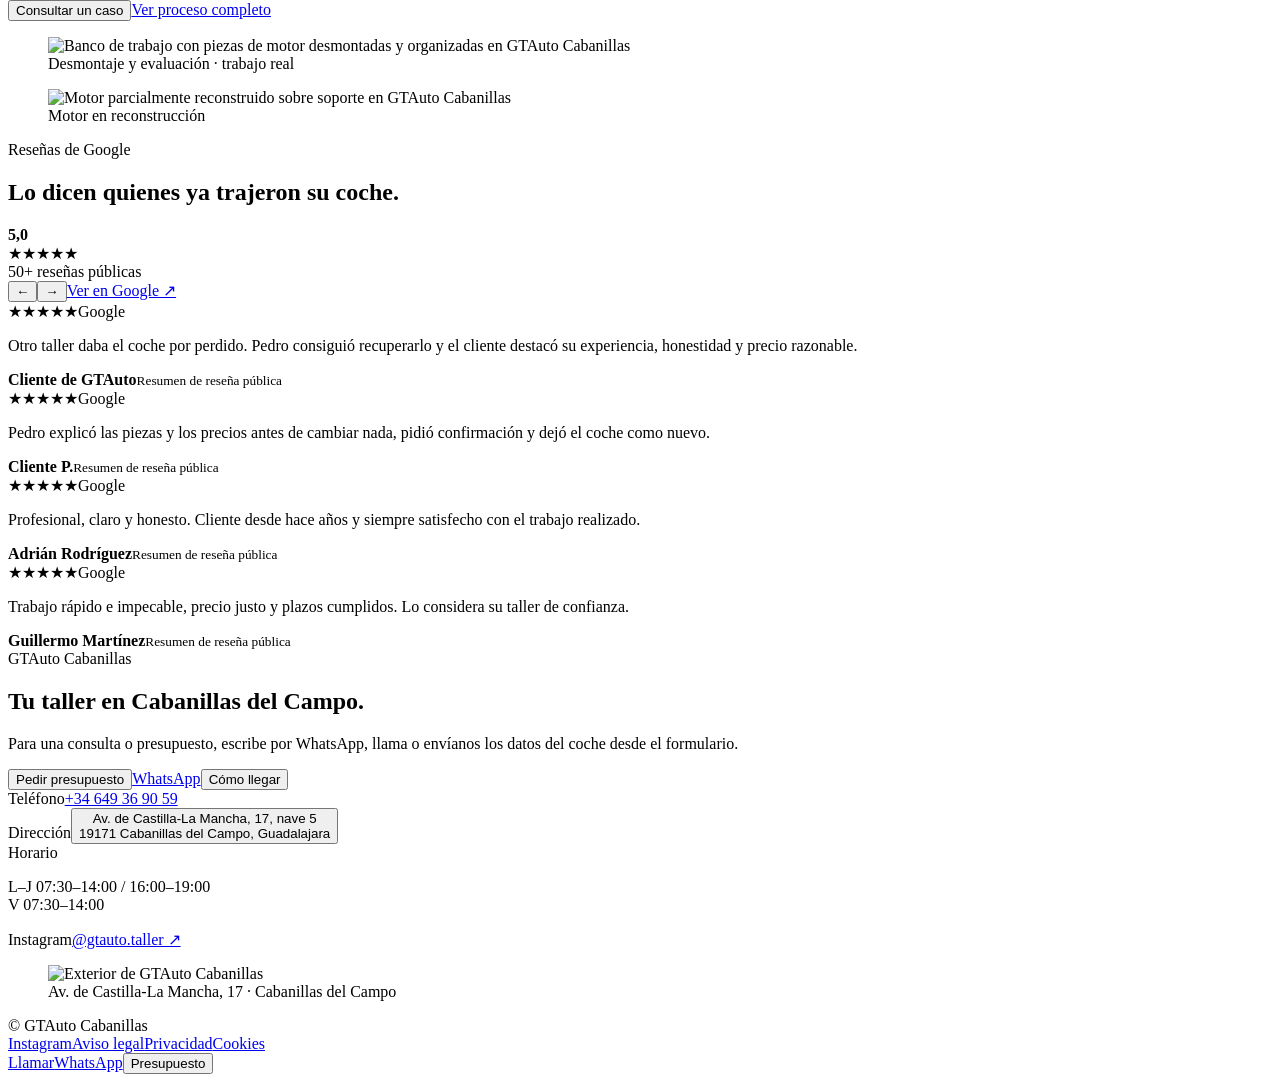
==== commit d1b678e6: "Refresh security and SEO preview" ====
--- a/index.html
+++ b/index.html
@@ -3,56 +3,71 @@
 <head>
   <meta charset="utf-8">
   <meta name="viewport" content="width=device-width,initial-scale=1">
-  <title>GTAuto Cabanillas | Taller mecánico y reconstrucción de motores</title>
-  <meta name="description" content="Taller mecánico en Cabanillas del Campo. Mecánica general, diagnosis, frenos, suspensión, neumáticos, aire acondicionado, pre-ITV, híbridos y reconstrucción de motores.">
+  <title>Taller mecánico en Cabanillas del Campo | GTAuto</title>
+  <meta name="description" content="GTAuto Cabanillas: taller mecánico en Cabanillas del Campo. Diagnosis, mecánica general, híbridos y reconstrucción de motores con más de 30 años de experiencia.">
   <meta name="theme-color" content="#0b0c0f">
+  <meta name="robots" content="noindex,nofollow">
+  <meta name="googlebot" content="index,follow,max-image-preview:large,max-snippet:-1,max-video-preview:-1">
+  <meta property="og:title" content="Taller mecánico en Cabanillas del Campo | GTAuto">
+  <meta property="og:description" content="Diagnosis, mecánica general, híbridos y reconstrucción de motores. Más de 30 años de experiencia y valoración 5,0 en Google.">
+  <meta property="og:type" content="website">
+  <meta property="og:locale" content="es_ES">
+  <meta property="og:url" content="https://gtautocabanillas.com/">
+  <meta property="og:image" content="https://gtautocabanillas.com/assets/gtauto-cabanillas-taller-mecanico-og.jpg">
+  <meta property="og:image:width" content="1200">
+  <meta property="og:image:height" content="630">
+  <meta property="og:image:alt" content="Trabajo real de mecánica y reconstrucción de motores en GTAuto Cabanillas">
+  <meta name="twitter:card" content="summary_large_image">
+  <meta name="twitter:title" content="Taller mecánico en Cabanillas del Campo | GTAuto">
+  <meta name="twitter:description" content="Diagnosis, mecánica general, híbridos y reconstrucción de motores en Cabanillas del Campo.">
+  <meta name="twitter:image" content="https://gtautocabanillas.com/assets/gtauto-cabanillas-taller-mecanico-og.jpg">
+  <link rel="icon" href="/gtauto-cabanillas-preview/favicon.svg" type="image/svg+xml">
   <link rel="canonical" href="https://gtautocabanillas.com/">
-  <link rel="stylesheet" href="styles.css">
+  <link rel="alternate" hreflang="es-ES" href="https://gtautocabanillas.com/">
+  <link rel="alternate" hreflang="x-default" href="https://gtautocabanillas.com/">
+  <link rel="preload" as="image" href="/gtauto-cabanillas-preview/assets/coche-taller.webp" type="image/webp">
+  <link rel="stylesheet" href="/gtauto-cabanillas-preview/styles.css">
   <script type="application/ld+json">
-  {
-    "@context":"https://schema.org",
-    "@type":"AutoRepair",
-    "name":"GTAuto Cabanillas",
-    "url":"https://gtautocabanillas.com/",
-    "telephone":"+34649369059",
-    "address":{"@type":"PostalAddress","streetAddress":"Av. de Castilla-La Mancha, 17, nave 5","postalCode":"19171","addressLocality":"Cabanillas del Campo","addressRegion":"Guadalajara","addressCountry":"ES"},
-    "areaServed":["Guadalajara","Comunidad de Madrid","España"],
-    "priceRange":"€€"
-  }
+{"@context":"https://schema.org","@type":"AutoRepair","@id":"https://gtautocabanillas.com/#taller","name":"GTAuto Cabanillas","legalName":"Pedro Manuel Santos Silva","url":"https://gtautocabanillas.com/","telephone":"+34649369059","priceRange":"€€","description":"Taller mecánico en Cabanillas del Campo especializado en diagnosis, mecánica general, híbridos y reconstrucción de motores.","geo":{"@type":"GeoCoordinates","latitude":40.6137903,"longitude":-3.2436709},"currenciesAccepted":"EUR","image":["https://gtautocabanillas.com/assets/coche-taller.webp","https://gtautocabanillas.com/assets/bancada-piezas-motor-gtauto-cabanillas.webp","https://gtautocabanillas.com/assets/motor-reconstruido-gtauto-cabanillas.webp"],"logo":"https://gtautocabanillas.com/favicon.svg","address":{"@type":"PostalAddress","streetAddress":"Av. de Castilla-La Mancha, 17, nave 5","postalCode":"19171","addressLocality":"Cabanillas del Campo","addressRegion":"Guadalajara","addressCountry":"ES"},"areaServed":[{"@type":"AdministrativeArea","name":"Guadalajara"},{"@type":"AdministrativeArea","name":"Comunidad de Madrid"},{"@type":"Country","name":"España"}],"sameAs":["https://www.instagram.com/gtauto.taller/","https://maps.google.com/?cid=8716220016735510326"],"hasMap":"https://www.google.com/maps/search/?api=1&query=GTAuto%20Cabanillas&query_place_id=ChIJW1SVogOtQw0RNl-ruew79ng","openingHoursSpecification":[{"@type":"OpeningHoursSpecification","dayOfWeek":["Monday","Tuesday","Wednesday","Thursday"],"opens":"07:30","closes":"14:00"},{"@type":"OpeningHoursSpecification","dayOfWeek":["Monday","Tuesday","Wednesday","Thursday"],"opens":"16:00","closes":"19:00"},{"@type":"OpeningHoursSpecification","dayOfWeek":"Friday","opens":"07:30","closes":"14:00"}],"knowsAbout":["Mecánica general","Diagnosis electrónica","Electricidad del automóvil","Reconstrucción de motores","Frenos y suspensión","Neumáticos","Aire acondicionado","Pre-ITV","Vehículos híbridos"],"makesOffer":[{"@type":"Offer","itemOffered":{"@type":"Service","name":"Mecánica general y mantenimiento"}},{"@type":"Offer","itemOffered":{"@type":"Service","name":"Diagnosis electrónica y electricidad"}},{"@type":"Offer","itemOffered":{"@type":"Service","name":"Reconstrucción de motores","url":"https://gtautocabanillas.com/reconstruccion-motores.html"}},{"@type":"Offer","itemOffered":{"@type":"Service","name":"Frenos, suspensión y neumáticos"}},{"@type":"Offer","itemOffered":{"@type":"Service","name":"Aire acondicionado y pre-ITV"}},{"@type":"Offer","itemOffered":{"@type":"Service","name":"Mantenimiento y reparación de vehículos híbridos"}}]}
   </script>
 </head>
 <body>
+  <a class="skip-link" href="#contenido">Saltar al contenido</a>
   <div class="topbar"><div class="container"><span>Av. de Castilla-La Mancha, 17 · Cabanillas del Campo</span><span>L–J 07:30–14:00 / 16:00–19:00 · V 07:30–14:00</span></div></div>
   <header class="site-header">
     <div class="container nav">
-      <a class="brand" href="./" aria-label="GTAuto Cabanillas"><i class="brand-mark" aria-hidden="true"></i>GT<span>AUTO</span></a>
+      <a class="brand" href="/gtauto-cabanillas-preview/" aria-label="GTAuto Cabanillas"><i class="brand-mark" aria-hidden="true"></i>GT<span>AUTO</span></a>
       <nav class="nav-links" aria-label="Principal">
         <a href="#servicios">Servicios</a><a href="#motores">Motores</a><a href="#opiniones">Opiniones</a><a href="#contacto">Contacto</a>
-        <a class="btn btn-primary" href="#presupuesto">Pedir presupuesto</a>
+        <a class="nav-phone" href="tel:+34649369059">649 36 90 59</a>
+        <button class="btn btn-primary" type="button" data-open-quote>Pedir presupuesto</button>
       </nav>
+      <button class="menu-toggle" type="button" aria-expanded="false" aria-controls="mobile-menu" aria-label="Abrir menú"><span></span><span></span></button>
     </div>
+    <nav id="mobile-menu" class="mobile-menu" aria-label="Navegación móvil" hidden>
+      <a href="#servicios">Servicios</a><a href="#motores">Motores</a><a href="#opiniones">Opiniones</a><a href="#contacto">Contacto</a>
+    </nav>
   </header>
 
   <main>
-    <section class="hero">
+    <section class="hero" id="contenido">
       <div class="container hero-grid">
-        <div>
+        <div class="hero-copy">
           <div class="eyebrow">Taller mecánico · Cabanillas del Campo</div>
-          <h1>Mecánica seria. Diagnóstico claro.</h1>
-          <p>Reparación y mantenimiento para turismos e híbridos, con especialización en averías complejas y reconstrucción de motores. Trabajos para clientes de Guadalajara, Madrid y toda España.</p>
+          <h1>Mecánica seria.<br>Diagnóstico claro.</h1>
+          <p>Mecánica general, diagnosis, híbridos y reconstrucción de motores. Te explicamos qué encontramos antes de decidir la reparación.</p>
           <div class="hero-actions">
-            <a class="btn btn-primary" href="#presupuesto">Pedir presupuesto</a>
+            <button class="btn btn-primary" type="button" data-open-quote>Pedir presupuesto</button>
             <a class="btn btn-secondary" href="https://wa.me/34649369059" rel="noopener">WhatsApp</a>
-            <button class="btn btn-secondary" type="button" data-map>Cómo llegar</button>
           </div>
           <a class="hero-rating" href="https://www.google.com/maps/search/?api=1&query=GTAuto%20Cabanillas&query_place_id=ChIJW1SVogOtQw0RNl-ruew79ng" target="_blank" rel="noopener">
-            <span class="stars" aria-label="5 estrellas">★★★★★</span><strong>5,0/5</strong><span>70+ reseñas públicas</span><span class="rating-arrow">↗</span>
+            <span class="stars" aria-label="5 estrellas">★★★★★</span><strong>5,0</strong><span>50+ reseñas en Google</span><span class="rating-arrow">↗</span>
           </a>
         </div>
-        <aside class="hero-panel hero-photo-panel" aria-label="Trabajo real en GTAuto">
-          <img src="assets/coche-taller.webp" alt="Vehículo en el elevador dentro del taller GTAuto Cabanillas" width="360" height="640" fetchpriority="high">
-          <div class="hero-photo-copy"><div class="eyebrow">Trabajo real · GTAuto</div><strong>Averías complejas y motores</strong><p>Diagnóstico antes de cambiar piezas. Reparación con criterio técnico y explicación clara al cliente.</p></div>
-        </aside>
+        <figure class="hero-visual">
+          <img src="/gtauto-cabanillas-preview/assets/coche-taller.webp" alt="Vehículo siendo reparado dentro de GTAuto Cabanillas" width="360" height="640" fetchpriority="high">
+          <figcaption><span>Trabajo real</span><strong>Diagnosis y mecánica compleja</strong></figcaption>
+        </figure>
       </div>
     </section>
 
@@ -63,110 +78,101 @@
       <div class="trust-item"><strong>Toda España</strong><span>motores y trabajos especiales</span></div>
     </div></div>
 
-    <section id="servicios" class="section">
+    <section id="servicios" class="section services-section">
       <div class="container">
-        <div class="section-head"><div class="eyebrow">Servicios</div><h2>Lo que necesita el coche, sin complicarlo.</h2><p>Desde mantenimiento habitual hasta diagnosis y reparaciones de mayor complejidad.</p><span class="mobile-swipe-hint">Desliza para ver más →</span></div>
-        <div class="services">
-          <article class="card"><div class="num">01</div><h3>Mecánica general</h3><p>Mantenimiento preventivo y correctivo, revisiones, distribución, embrague, refrigeración y reparación de averías.</p></article>
-          <article class="card"><div class="num">02</div><h3>Diagnosis y electricidad</h3><p>Diagnóstico electrónico, localización de fallos y reparación de sistemas eléctricos y electrónicos.</p></article>
-          <article class="card"><div class="num">03</div><h3>Frenos y suspensión</h3><p>Pastillas, discos, amortiguación, dirección, elementos de suspensión y comprobación del comportamiento del vehículo.</p></article>
-          <article class="card"><div class="num">04</div><h3>Neumáticos</h3><p>Montaje, sustitución y revisión para mantener seguridad, agarre y desgaste correcto.</p></article>
-          <article class="card"><div class="num">05</div><h3>Aire acondicionado</h3><p>Diagnóstico, mantenimiento y reparación del sistema de climatización del vehículo.</p></article>
-          <article class="card"><div class="num">06</div><h3>Pre-ITV e híbridos</h3><p>Revisión previa a ITV y trabajos de mantenimiento y reparación en vehículos híbridos. No trabajamos vehículos 100% eléctricos.</p></article>
+        <div class="section-head section-head-row"><div><div class="eyebrow">Servicios</div><h2>Resolver bien empieza por diagnosticar bien.</h2><p>Desde mantenimiento habitual hasta averías que necesitan experiencia y método.</p></div><div class="carousel-status" data-services-status aria-hidden="true">01 / 06</div></div>
+        <div class="services" data-services-track>
+          <article class="card"><div class="num">01</div><h3>Mecánica general</h3><p>Revisiones, distribución, embrague, refrigeración y reparación de averías.</p></article>
+          <article class="card"><div class="num">02</div><h3>Diagnosis y electricidad</h3><p>Localización de fallos electrónicos y eléctricos antes de sustituir componentes.</p></article>
+          <article class="card"><div class="num">03</div><h3>Frenos y suspensión</h3><p>Discos, pastillas, amortiguación, dirección y elementos de suspensión.</p></article>
+          <article class="card"><div class="num">04</div><h3>Neumáticos</h3><p>Montaje, sustitución y revisión de desgaste, seguridad y agarre.</p></article>
+          <article class="card"><div class="num">05</div><h3>Aire acondicionado</h3><p>Diagnóstico, mantenimiento y reparación del sistema de climatización.</p></article>
+          <article class="card"><div class="num">06</div><h3>Pre-ITV e híbridos</h3><p>Revisión pre-ITV y trabajos en híbridos. No trabajamos vehículos 100% eléctricos.</p></article>
         </div>
-      </div>
-    </section>
-
-    <section class="section process-section" aria-labelledby="proceso-title">
-      <div class="container">
-        <div class="section-head"><div class="eyebrow">Cómo trabajamos</div><h2 id="proceso-title">Menos dudas antes de reparar.</h2><p>Un proceso sencillo para entender el problema, valorar la intervención y decidir con criterio.</p><span class="mobile-swipe-hint">3 pasos · desliza →</span></div>
-        <div class="process-grid">
-          <article class="process-step"><span>01</span><h3>Cuéntanos el caso</h3><p>Envíanos el modelo, matrícula, síntomas y cualquier información que ayude a entender la avería.</p></article>
-          <article class="process-step"><span>02</span><h3>Diagnosticamos</h3><p>Revisamos el vehículo y buscamos la causa antes de plantear una reparación, especialmente en averías complejas.</p></article>
-          <article class="process-step"><span>03</span><h3>Decides informado</h3><p>Te explicamos qué hemos encontrado y cuál es la intervención propuesta antes de ejecutar trabajos adicionales.</p></article>
+        <div class="process-strip" aria-label="Cómo trabajamos">
+          <div class="process-label"><div class="eyebrow">Cómo trabajamos</div><strong>Tres pasos. Sin rodeos.</strong></div>
+          <ol>
+            <li><span>1</span><div><strong>Cuéntanos el caso</strong><small>Modelo, matrícula y síntomas.</small></div></li>
+            <li><span>2</span><div><strong>Diagnosticamos</strong><small>Buscamos la causa antes de decidir.</small></div></li>
+            <li><span>3</span><div><strong>Decides informado</strong><small>Te explicamos la intervención propuesta.</small></div></li>
+          </ol>
         </div>
-        <div class="process-cta"><span>¿Ya sabes qué le pasa a tu coche?</span><a class="btn btn-primary" href="#presupuesto">Cuéntanos el problema</a></div>
       </div>
     </section>
 
     <section id="motores" class="section engine">
       <div class="container engine-grid">
-        <div>
-          <div class="eyebrow">Trabajo especializado</div><h2>Reconstrucción de motores para toda España.</h2>
-          <p class="muted">Cuando un motor tiene una avería grave, sustituirlo completo no siempre es la mejor respuesta. Evaluamos el daño y planteamos una reparación técnicamente coherente antes de decidir.</p>
-          <div class="checks"><div class="check">Diagnóstico antes de intervenir</div><div class="check">Desmontaje y evaluación de componentes</div><div class="check">Reconstrucción según el estado real del motor</div><div class="check">Atención a clientes de península e islas</div></div>
-          <a class="btn btn-primary" href="#presupuesto">Consultar un caso</a>
+        <div class="engine-copy">
+          <div class="eyebrow">Trabajo especializado</div>
+          <h2>Reconstrucción de motores para toda España.</h2>
+          <p class="muted">Cuando una avería es grave, cambiar el motor completo no siempre es la mejor respuesta. Evaluamos el daño real y planteamos la intervención con criterio técnico.</p>
+          <div class="checks"><div class="check">Diagnóstico antes de intervenir</div><div class="check">Desmontaje y evaluación de componentes</div><div class="check">Reconstrucción según el estado real</div><div class="check">Consultas desde península e islas</div></div>
+          <div class="engine-actions"><button class="btn btn-primary" type="button" data-open-quote>Consultar un caso</button><a class="btn btn-secondary" href="/gtauto-cabanillas-preview/reconstruccion-motores.html">Ver proceso completo</a></div>
         </div>
-        <div class="engine-box real-engine-photo"><p>¿El coche tiene consumo de aceite, pérdida de compresión, sobrecalentamiento, ruido interno o una avería de motor importante? Envía el modelo, matrícula y una descripción del problema para valorar el siguiente paso.</p></div>
+        <div class="engine-gallery" aria-label="Trabajos reales de reconstrucción de motores en GTAuto">
+          <figure class="engine-main"><img src="/gtauto-cabanillas-preview/assets/bancada-piezas-motor-gtauto-cabanillas.webp" alt="Banco de trabajo con piezas de motor desmontadas y organizadas en GTAuto Cabanillas" width="1100" height="1467" loading="lazy"><figcaption>Desmontaje y evaluación · trabajo real</figcaption></figure>
+          <figure class="engine-secondary"><img src="/gtauto-cabanillas-preview/assets/motor-reconstruido-gtauto-cabanillas.webp" alt="Motor parcialmente reconstruido sobre soporte en GTAuto Cabanillas" width="1100" height="1467" loading="lazy"><figcaption>Motor en reconstrucción</figcaption></figure>
+        </div>
       </div>
     </section>
 
     <section id="opiniones" class="section reviews-section" aria-labelledby="opiniones-title">
       <div class="container">
         <div class="reviews-head">
-          <div><div class="eyebrow">Reseñas de Google</div><h2 id="opiniones-title">5,0/5. La confianza ya está demostrada.</h2></div>
-          <div class="reviews-score"><strong>5,0</strong><div><div class="stars" aria-hidden="true">★★★★★</div><span>más de 70 reseñas</span></div></div>
-          <a class="btn btn-secondary" href="https://www.google.com/maps/search/?api=1&query=GTAuto%20Cabanillas&query_place_id=ChIJW1SVogOtQw0RNl-ruew79ng" target="_blank" rel="noopener">Ver todas en Google ↗</a>
+          <div><div class="eyebrow">Reseñas de Google</div><h2 id="opiniones-title">Lo dicen quienes ya trajeron su coche.</h2></div>
+          <div class="reviews-score"><strong>5,0</strong><div><div class="stars" aria-hidden="true">★★★★★</div><span>50+ reseñas públicas</span></div></div>
+          <div class="review-actions"><button class="carousel-arrow" type="button" data-review-prev aria-label="Reseña anterior">←</button><button class="carousel-arrow" type="button" data-review-next aria-label="Reseña siguiente">→</button><a class="btn btn-secondary" href="https://www.google.com/maps/search/?api=1&query=GTAuto%20Cabanillas&query_place_id=ChIJW1SVogOtQw0RNl-ruew79ng" target="_blank" rel="noopener">Ver en Google ↗</a></div>
         </div>
-        <div class="reviews-track" aria-label="Reseñas reales de clientes">
-          <article class="review-card compact-review"><div class="review-top"><span class="stars" aria-hidden="true">★★★★★</span><span>Google · reciente</span></div><p>Pedro explicó cada pieza y precio antes de cambiar nada, pidió confirmación y dejó el coche como nuevo.</p><strong>Cliente P.</strong><small>Resumen de reseña pública</small></article>
-          <article class="review-card compact-review"><div class="review-top"><span class="stars" aria-hidden="true">★★★★★</span><span>Google · reciente</span></div><p>Profesional, claro y honesto. Cliente desde hace años y siempre satisfecho con el trabajo.</p><strong>Adrián Rodríguez</strong><small>Resumen de reseña pública</small></article>
-          <article class="review-card compact-review"><div class="review-top"><span class="stars" aria-hidden="true">★★★★★</span><span>Google · reciente</span></div><p>Trabajo rápido e impecable, precio justo y plazos cumplidos. Lo considera ya su taller de confianza.</p><strong>Guillermo Martínez</strong><small>Resumen de reseña pública</small></article>
-          <article class="review-card compact-review"><div class="review-top"><span class="stars" aria-hidden="true">★★★★★</span><span>Google</span></div><p>Otro taller daba el coche por perdido. Tras la intervención de Pedro volvió a circular y el cliente destacó su experiencia y honestidad.</p><strong>Cliente de GTAuto</strong><small>Resumen de reseña pública</small></article>
+        <div class="reviews-track" data-review-track aria-label="Reseñas reales de clientes">
+          <article class="review-card compact-review"><div class="review-top"><span class="stars" aria-hidden="true">★★★★★</span><span>Google</span></div><p>Otro taller daba el coche por perdido. Pedro consiguió recuperarlo y el cliente destacó su experiencia, honestidad y precio razonable.</p><strong>Cliente de GTAuto</strong><small>Resumen de reseña pública</small></article>
+          <article class="review-card compact-review"><div class="review-top"><span class="stars" aria-hidden="true">★★★★★</span><span>Google</span></div><p>Pedro explicó las piezas y los precios antes de cambiar nada, pidió confirmación y dejó el coche como nuevo.</p><strong>Cliente P.</strong><small>Resumen de reseña pública</small></article>
+          <article class="review-card compact-review"><div class="review-top"><span class="stars" aria-hidden="true">★★★★★</span><span>Google</span></div><p>Profesional, claro y honesto. Cliente desde hace años y siempre satisfecho con el trabajo realizado.</p><strong>Adrián Rodríguez</strong><small>Resumen de reseña pública</small></article>
+          <article class="review-card compact-review"><div class="review-top"><span class="stars" aria-hidden="true">★★★★★</span><span>Google</span></div><p>Trabajo rápido e impecable, precio justo y plazos cumplidos. Lo considera su taller de confianza.</p><strong>Guillermo Martínez</strong><small>Resumen de reseña pública</small></article>
         </div>
       </div>
     </section>
 
-    <section class="section faq-section" aria-labelledby="faq-title">
-      <div class="container faq-grid">
-        <div class="section-head"><div class="eyebrow">Preguntas frecuentes</div><h2 id="faq-title">Antes de traer el coche.</h2><p>Respuestas rápidas a las dudas más habituales.</p></div>
-        <div class="faq-list">
-          <details><summary>¿Puedo pedir presupuesto sin llamar?</summary><p>Sí. Envía el formulario con los datos del coche y una descripción del problema. GTAuto lo recibe directamente por correo.</p></details>
-          <details><summary>¿Trabajáis vehículos híbridos?</summary><p>Sí, realizamos mantenimiento y reparaciones en vehículos híbridos. Actualmente no trabajamos vehículos 100% eléctricos.</p></details>
-          <details><summary>¿Reparáis averías graves de motor?</summary><p>Sí. La reconstrucción de motores es uno de los trabajos especializados del taller y cada caso se valora según el daño real.</p></details>
-          <details><summary>¿Puedo consultar desde fuera de Guadalajara?</summary><p>Sí. Para trabajos de motor y casos especiales atendemos consultas de clientes de otras zonas de España, incluida península e islas.</p></details>
+
+    <section id="contacto" class="section contact-section">
+      <div class="container contact-compact">
+        <div class="contact-copy">
+          <div class="eyebrow">GTAuto Cabanillas</div><h2>Tu taller en Cabanillas del Campo.</h2>
+          <p>Para una consulta o presupuesto, escribe por WhatsApp, llama o envíanos los datos del coche desde el formulario.</p>
+          <div class="contact-actions"><button class="btn btn-primary" type="button" data-open-quote>Pedir presupuesto</button><a class="btn btn-secondary" href="https://wa.me/34649369059" rel="noopener">WhatsApp</a><button class="btn btn-secondary" type="button" data-map>Cómo llegar</button></div>
         </div>
-      </div>
-    </section>
-
-    <section id="contacto" class="section">
-      <div class="container contact">
-        <div class="contact-panel">
-          <div class="eyebrow">GTAuto Cabanillas</div><h2>Contacto</h2>
-          <p class="muted">Para presupuestos y consultas técnicas, utiliza el formulario. También puedes llamar o escribir por WhatsApp.</p>
-          <div class="contact-meta">
-            <div><strong>Teléfono / WhatsApp</strong><span>+34 649 36 90 59</span></div><div><strong>Instagram</strong><span><a href="https://www.instagram.com/gtauto.taller/" target="_blank" rel="noopener">@gtauto.taller ↗</a></span></div>
-            <div><strong>Taller</strong><span>Av. de Castilla-La Mancha, 17, nave 5<br>19171 Cabanillas del Campo, Guadalajara</span></div>
-            <div><strong>Horario</strong><span>L–J: 07:30–14:00 / 16:00–19:00<br>V: 07:30–14:00</span></div>
-          </div>
-          <div class="hero-actions"><a class="btn btn-secondary" href="tel:+34649369059">Llamar</a><a class="btn btn-secondary" href="https://wa.me/34649369059" rel="noopener">WhatsApp</a><button class="btn btn-secondary" type="button" data-map>Cómo llegar</button></div>
-          <img class="contact-photo" src="assets/fachada-taller.webp" alt="Exterior de GTAuto Cabanillas" width="360" height="640" loading="lazy">
+        <div class="contact-details">
+          <div><span>Teléfono</span><a href="tel:+34649369059">+34 649 36 90 59</a></div>
+          <div><span>Dirección</span><button type="button" data-map>Av. de Castilla-La Mancha, 17, nave 5<br>19171 Cabanillas del Campo, Guadalajara</button></div>
+          <div><span>Horario</span><p>L–J 07:30–14:00 / 16:00–19:00<br>V 07:30–14:00</p></div>
+          <div><span>Instagram</span><a href="https://www.instagram.com/gtauto.taller/" target="_blank" rel="noopener">@gtauto.taller ↗</a></div>
         </div>
-
-        <div id="presupuesto" class="contact-panel form-panel">
-          <div class="eyebrow">Presupuesto / consulta</div><h2>Cuéntanos qué necesita tu coche.</h2>
-          <button class="btn btn-primary mobile-form-toggle" type="button" aria-expanded="false" aria-controls="contact-form">Abrir formulario</button>
-          <form id="contact-form" novalidate>
-            <div class="field"><label for="name">Nombre *</label><input id="name" name="name" autocomplete="name" required maxlength="80"></div>
-            <div class="field"><label for="phone">Teléfono *</label><input id="phone" name="phone" autocomplete="tel" required maxlength="30"></div>
-            <div class="field"><label for="email">Email</label><input id="email" name="email" type="email" autocomplete="email" maxlength="120"></div>
-            <div class="field"><label for="service">Servicio *</label><select id="service" name="service" required><option value="">Selecciona</option><option>Mecánica general / mantenimiento</option><option>Diagnosis / electricidad</option><option>Reconstrucción de motor</option><option>Frenos / suspensión</option><option>Neumáticos</option><option>Aire acondicionado</option><option>Pre-ITV</option><option>Vehículo híbrido</option><option>Otro</option></select></div>
-            <div class="field"><label for="vehicle">Marca y modelo</label><input id="vehicle" name="vehicle" maxlength="100" placeholder="Ej. BMW 320d"></div>
-            <div class="field"><label for="plate">Matrícula</label><input id="plate" name="plate" maxlength="20"></div>
-            <div class="field full"><label for="message">Describe el problema *</label><textarea id="message" name="message" required maxlength="3000" placeholder="Síntomas, avería, trabajos que necesitas o cualquier dato que pueda ayudar."></textarea></div>
-            <div class="hp" aria-hidden="true"><label for="company">Empresa</label><input id="company" name="company" tabindex="-1" autocomplete="off"></div>
-            <div id="turnstile-slot" class="field full"></div>
-            <label class="consent"><input type="checkbox" name="privacy" required><span>He leído la <a href="privacidad.html" target="_blank" rel="noopener"><u>Política de Privacidad</u></a> y autorizo el tratamiento de mis datos para atender esta solicitud. *</span></label>
-            <div class="field full"><button class="btn btn-primary" type="submit">Enviar solicitud</button></div>
-            <div id="form-status" class="form-status" role="status" aria-live="polite"></div>
-          </form>
-        </div>
+        <figure class="contact-visual"><img src="/gtauto-cabanillas-preview/assets/fachada-taller.webp" alt="Exterior de GTAuto Cabanillas" width="360" height="640" loading="lazy"><figcaption>Av. de Castilla-La Mancha, 17 · Cabanillas del Campo</figcaption></figure>
       </div>
     </section>
   </main>
 
-  <footer class="footer"><div class="container footer-grid"><div>© <span id="year"></span> GTAuto Cabanillas</div><div class="footer-links"><a href="https://www.instagram.com/gtauto.taller/" target="_blank" rel="noopener">Instagram</a><a href="aviso-legal.html">Aviso legal</a><a href="privacidad.html">Privacidad</a><a href="cookies.html">Cookies</a></div></div></footer>
-  <div class="mobile-actions"><a class="btn btn-secondary" href="tel:+34649369059">Llamar</a><a class="btn btn-secondary" href="https://wa.me/34649369059" rel="noopener">WhatsApp</a><a class="btn btn-primary" href="#presupuesto">Presupuesto</a></div>
-  <script src="app.js" defer></script>
+  <dialog id="quote-dialog" class="quote-dialog" aria-labelledby="quote-title">
+    <div class="quote-shell">
+      <div class="quote-head"><div><div class="eyebrow">Presupuesto / consulta</div><h2 id="quote-title">Cuéntanos qué necesita tu coche.</h2><p>Envíanos los datos básicos. GTAuto recibe la solicitud directamente por correo.</p></div><button class="dialog-close" type="button" data-close-quote aria-label="Cerrar formulario">×</button></div>
+      <form id="contact-form" novalidate>
+        <div class="field"><label for="name">Nombre *</label><input id="name" name="name" autocomplete="name" required maxlength="80"></div>
+        <div class="field"><label for="phone">Teléfono *</label><input id="phone" name="phone" autocomplete="tel" required maxlength="30"></div>
+        <div class="field"><label for="email">Email</label><input id="email" name="email" type="email" autocomplete="email" maxlength="120"></div>
+        <div class="field"><label for="service">Servicio *</label><select id="service" name="service" required><option value="">Selecciona</option><option>Mecánica general / mantenimiento</option><option>Diagnosis / electricidad</option><option>Reconstrucción de motor</option><option>Frenos / suspensión</option><option>Neumáticos</option><option>Aire acondicionado</option><option>Pre-ITV</option><option>Vehículo híbrido</option><option>Otro</option></select></div>
+        <div class="field"><label for="vehicle">Marca y modelo</label><input id="vehicle" name="vehicle" maxlength="100" placeholder="Ej. BMW 320d"></div>
+        <div class="field"><label for="plate">Matrícula</label><input id="plate" name="plate" maxlength="20"></div>
+        <div class="field full"><label for="message">Describe el problema *</label><textarea id="message" name="message" required maxlength="3000" placeholder="Síntomas, avería, trabajos que necesitas o cualquier dato que pueda ayudar."></textarea></div>
+        <div class="hp" aria-hidden="true"><label for="company">Empresa</label><input id="company" name="company" tabindex="-1" autocomplete="off"></div>
+        <div id="turnstile-slot" class="field full"></div>
+        <label class="consent"><input type="checkbox" name="privacy" required><span>He leído la <a href="/gtauto-cabanillas-preview/privacidad.html" target="_blank" rel="noopener"><u>Política de Privacidad</u></a> y autorizo el tratamiento de mis datos para atender esta solicitud. *</span></label>
+        <div class="quote-submit"><button class="btn btn-primary" type="submit">Enviar solicitud</button><span>No se confirma ningún trabajo ni precio automáticamente.</span></div>
+        <div id="form-status" class="form-status" role="status" aria-live="polite"></div>
+      </form>
+    </div>
+  </dialog>
+
+  <footer class="footer"><div class="container footer-grid"><div>© <span id="year"></span> GTAuto Cabanillas</div><div class="footer-links"><a href="https://www.instagram.com/gtauto.taller/" target="_blank" rel="noopener">Instagram</a><a href="/gtauto-cabanillas-preview/aviso-legal.html">Aviso legal</a><a href="/gtauto-cabanillas-preview/privacidad.html">Privacidad</a><a href="/gtauto-cabanillas-preview/cookies.html">Cookies</a></div></div></footer>
+  <div class="mobile-actions"><a class="btn btn-secondary" href="tel:+34649369059">Llamar</a><a class="btn btn-secondary" href="https://wa.me/34649369059" rel="noopener">WhatsApp</a><button class="btn btn-primary" type="button" data-open-quote>Presupuesto</button></div>
+  <script src="/gtauto-cabanillas-preview/app.js" defer></script>
 </body>
 </html>
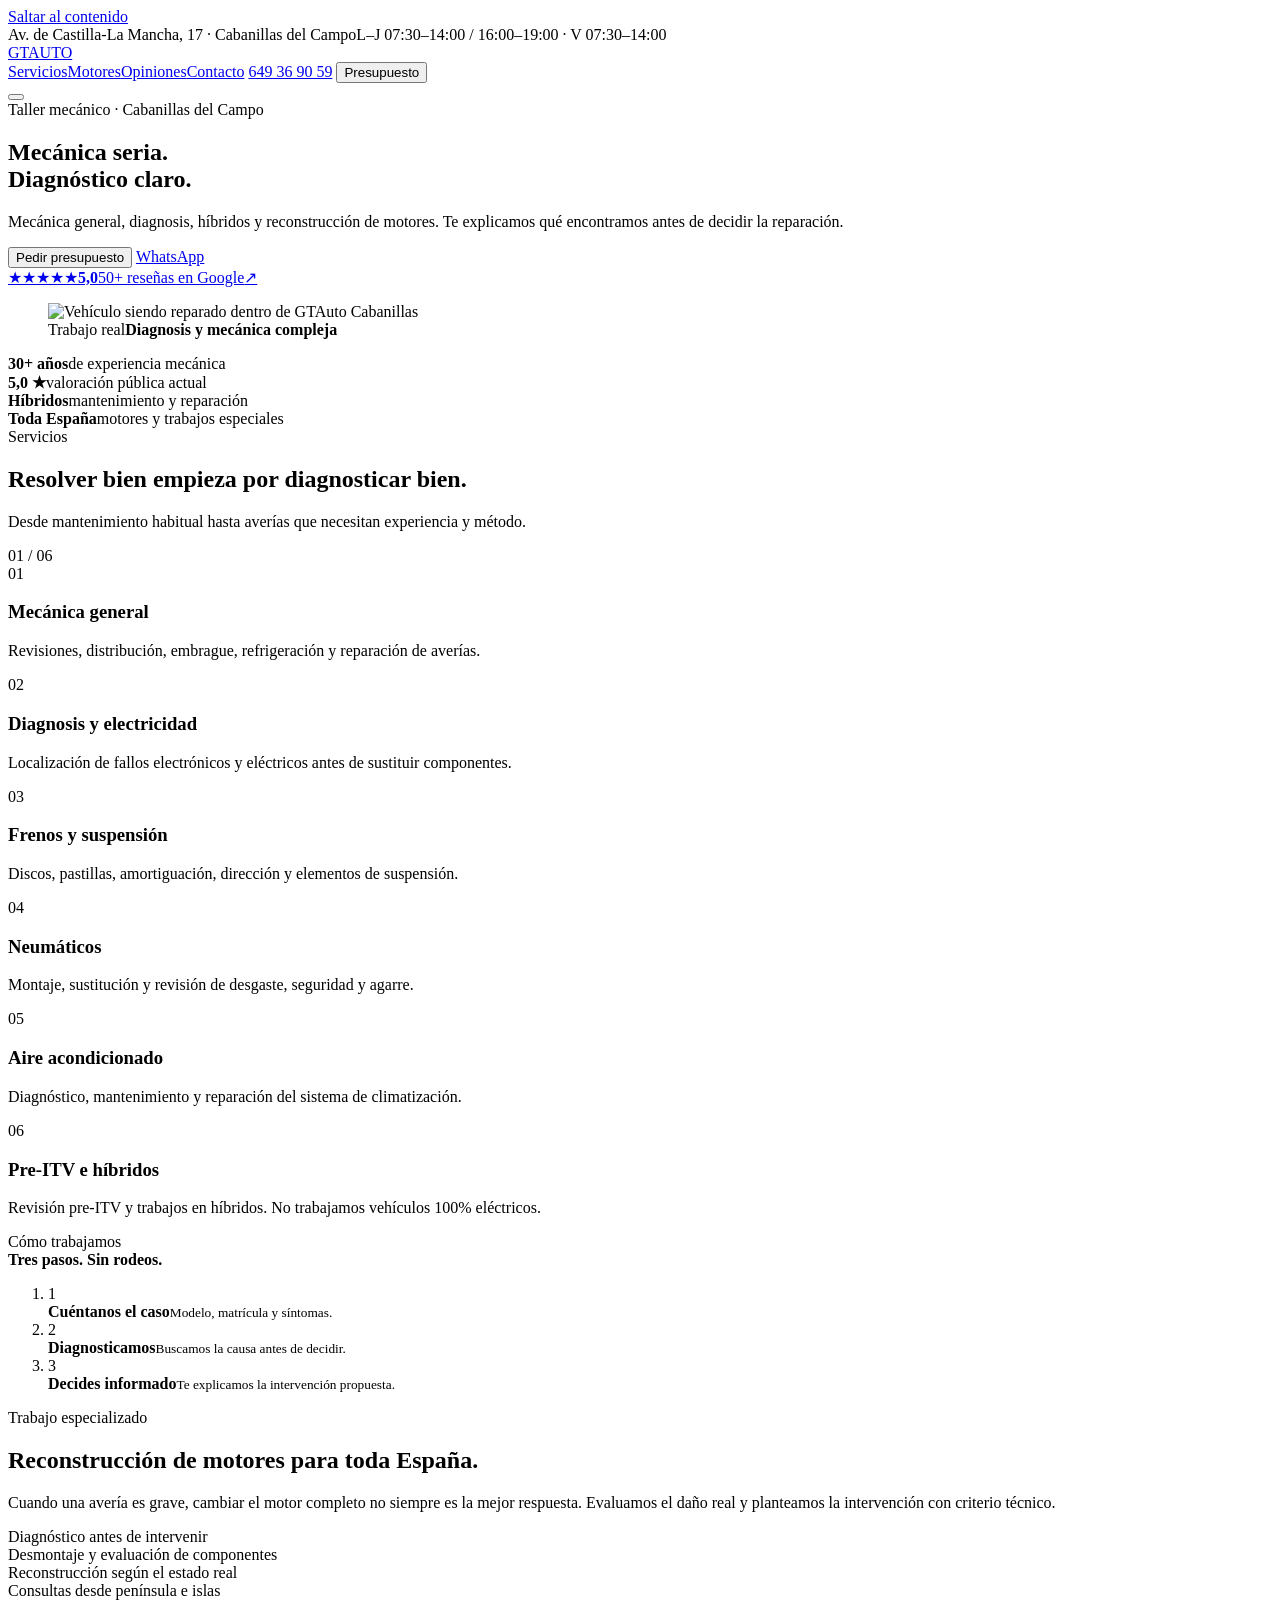
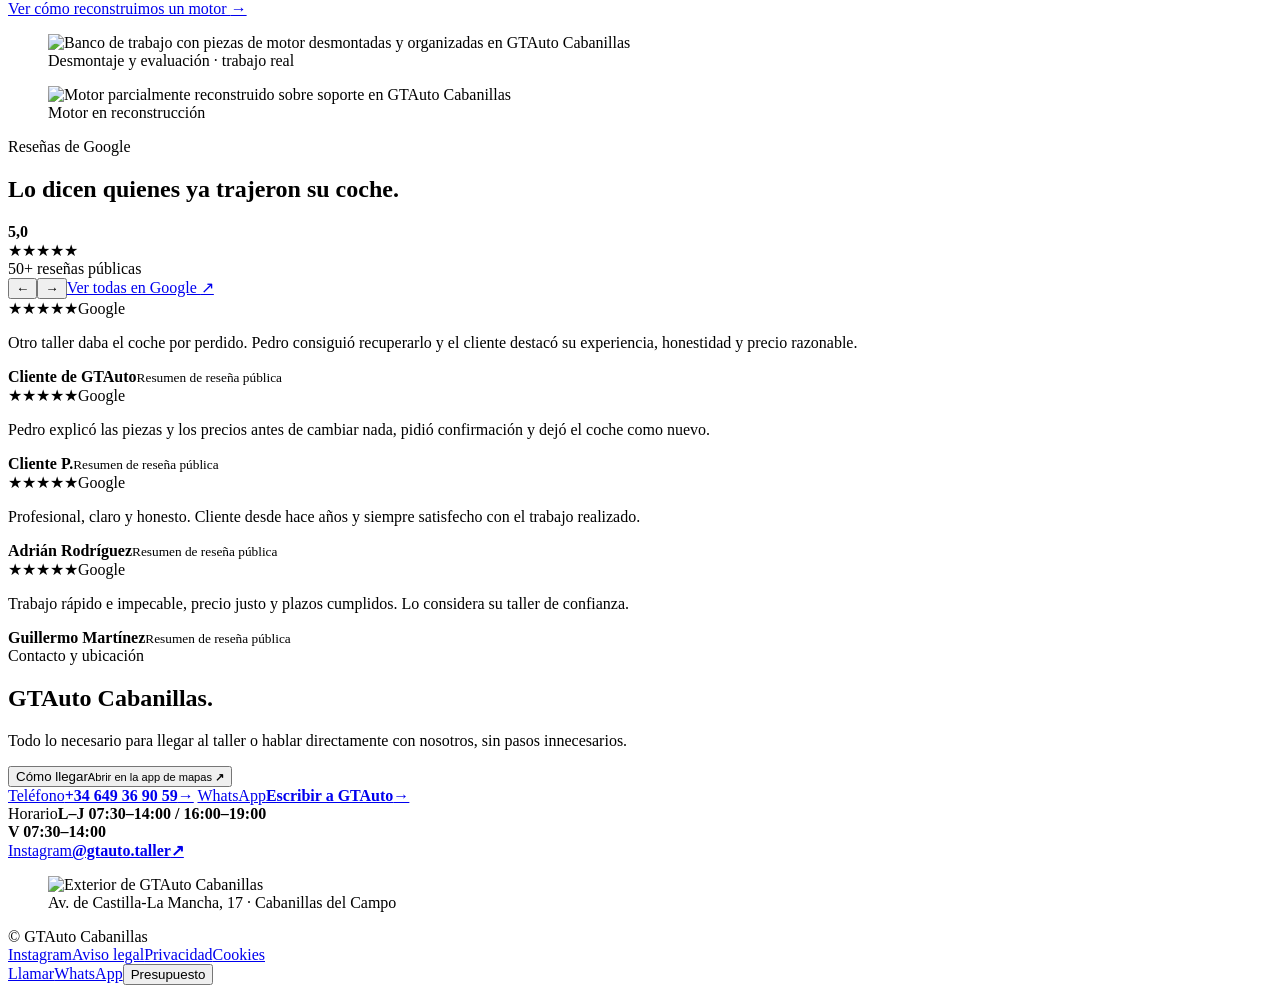
==== commit 92b442b5: "Simplify CTA hierarchy and mobile actions" ====
--- a/index.html
+++ b/index.html
@@ -40,7 +40,7 @@
       <nav class="nav-links" aria-label="Principal">
         <a href="#servicios">Servicios</a><a href="#motores">Motores</a><a href="#opiniones">Opiniones</a><a href="#contacto">Contacto</a>
         <a class="nav-phone" href="tel:+34649369059">649 36 90 59</a>
-        <button class="btn btn-primary" type="button" data-open-quote>Pedir presupuesto</button>
+        <button class="btn btn-primary nav-quote" type="button" data-open-quote aria-label="Pedir presupuesto" tabindex="-1">Presupuesto</button>
       </nav>
       <button class="menu-toggle" type="button" aria-expanded="false" aria-controls="mobile-menu" aria-label="Abrir menú"><span></span><span></span></button>
     </div>
@@ -107,7 +107,7 @@
           <h2>Reconstrucción de motores para toda España.</h2>
           <p class="muted">Cuando una avería es grave, cambiar el motor completo no siempre es la mejor respuesta. Evaluamos el daño real y planteamos la intervención con criterio técnico.</p>
           <div class="checks"><div class="check">Diagnóstico antes de intervenir</div><div class="check">Desmontaje y evaluación de componentes</div><div class="check">Reconstrucción según el estado real</div><div class="check">Consultas desde península e islas</div></div>
-          <div class="engine-actions"><button class="btn btn-primary" type="button" data-open-quote>Consultar un caso</button><a class="btn btn-secondary" href="/gtauto-cabanillas-preview/reconstruccion-motores.html">Ver proceso completo</a></div>
+          <a class="text-link" href="/gtauto-cabanillas-preview/reconstruccion-motores.html">Ver cómo reconstruimos un motor <span aria-hidden="true">→</span></a>
         </div>
         <div class="engine-gallery" aria-label="Trabajos reales de reconstrucción de motores en GTAuto">
           <figure class="engine-main"><img src="/gtauto-cabanillas-preview/assets/bancada-piezas-motor-gtauto-cabanillas.webp" alt="Banco de trabajo con piezas de motor desmontadas y organizadas en GTAuto Cabanillas" width="1100" height="1467" loading="lazy"><figcaption>Desmontaje y evaluación · trabajo real</figcaption></figure>
@@ -121,7 +121,7 @@
         <div class="reviews-head">
           <div><div class="eyebrow">Reseñas de Google</div><h2 id="opiniones-title">Lo dicen quienes ya trajeron su coche.</h2></div>
           <div class="reviews-score"><strong>5,0</strong><div><div class="stars" aria-hidden="true">★★★★★</div><span>50+ reseñas públicas</span></div></div>
-          <div class="review-actions"><button class="carousel-arrow" type="button" data-review-prev aria-label="Reseña anterior">←</button><button class="carousel-arrow" type="button" data-review-next aria-label="Reseña siguiente">→</button><a class="btn btn-secondary" href="https://www.google.com/maps/search/?api=1&query=GTAuto%20Cabanillas&query_place_id=ChIJW1SVogOtQw0RNl-ruew79ng" target="_blank" rel="noopener">Ver en Google ↗</a></div>
+          <div class="review-actions"><button class="carousel-arrow" type="button" data-review-prev aria-label="Reseña anterior">←</button><button class="carousel-arrow" type="button" data-review-next aria-label="Reseña siguiente">→</button><a class="text-link" href="https://www.google.com/maps/search/?api=1&query=GTAuto%20Cabanillas&query_place_id=ChIJW1SVogOtQw0RNl-ruew79ng" target="_blank" rel="noopener">Ver todas en Google <span aria-hidden="true">↗</span></a></div>
         </div>
         <div class="reviews-track" data-review-track aria-label="Reseñas reales de clientes">
           <article class="review-card compact-review"><div class="review-top"><span class="stars" aria-hidden="true">★★★★★</span><span>Google</span></div><p>Otro taller daba el coche por perdido. Pedro consiguió recuperarlo y el cliente destacó su experiencia, honestidad y precio razonable.</p><strong>Cliente de GTAuto</strong><small>Resumen de reseña pública</small></article>
@@ -136,15 +136,15 @@
     <section id="contacto" class="section contact-section">
       <div class="container contact-compact">
         <div class="contact-copy">
-          <div class="eyebrow">GTAuto Cabanillas</div><h2>Tu taller en Cabanillas del Campo.</h2>
-          <p>Para una consulta o presupuesto, escribe por WhatsApp, llama o envíanos los datos del coche desde el formulario.</p>
-          <div class="contact-actions"><button class="btn btn-primary" type="button" data-open-quote>Pedir presupuesto</button><a class="btn btn-secondary" href="https://wa.me/34649369059" rel="noopener">WhatsApp</a><button class="btn btn-secondary" type="button" data-map>Cómo llegar</button></div>
+          <div class="eyebrow">Contacto y ubicación</div><h2>GTAuto Cabanillas.</h2>
+          <p>Todo lo necesario para llegar al taller o hablar directamente con nosotros, sin pasos innecesarios.</p>
+          <button class="map-primary" type="button" data-map><span>Cómo llegar</span><small>Abrir en la app de mapas <b aria-hidden="true">↗</b></small></button>
         </div>
         <div class="contact-details">
-          <div><span>Teléfono</span><a href="tel:+34649369059">+34 649 36 90 59</a></div>
-          <div><span>Dirección</span><button type="button" data-map>Av. de Castilla-La Mancha, 17, nave 5<br>19171 Cabanillas del Campo, Guadalajara</button></div>
-          <div><span>Horario</span><p>L–J 07:30–14:00 / 16:00–19:00<br>V 07:30–14:00</p></div>
-          <div><span>Instagram</span><a href="https://www.instagram.com/gtauto.taller/" target="_blank" rel="noopener">@gtauto.taller ↗</a></div>
+          <a class="contact-row" href="tel:+34649369059"><span>Teléfono</span><strong>+34 649 36 90 59</strong><b aria-hidden="true">→</b></a>
+          <a class="contact-row" href="https://wa.me/34649369059" rel="noopener"><span>WhatsApp</span><strong>Escribir a GTAuto</strong><b aria-hidden="true">→</b></a>
+          <div class="contact-row static"><span>Horario</span><strong>L–J 07:30–14:00 / 16:00–19:00<br>V 07:30–14:00</strong></div>
+          <a class="contact-row" href="https://www.instagram.com/gtauto.taller/" target="_blank" rel="noopener"><span>Instagram</span><strong>@gtauto.taller</strong><b aria-hidden="true">↗</b></a>
         </div>
         <figure class="contact-visual"><img src="/gtauto-cabanillas-preview/assets/fachada-taller.webp" alt="Exterior de GTAuto Cabanillas" width="360" height="640" loading="lazy"><figcaption>Av. de Castilla-La Mancha, 17 · Cabanillas del Campo</figcaption></figure>
       </div>
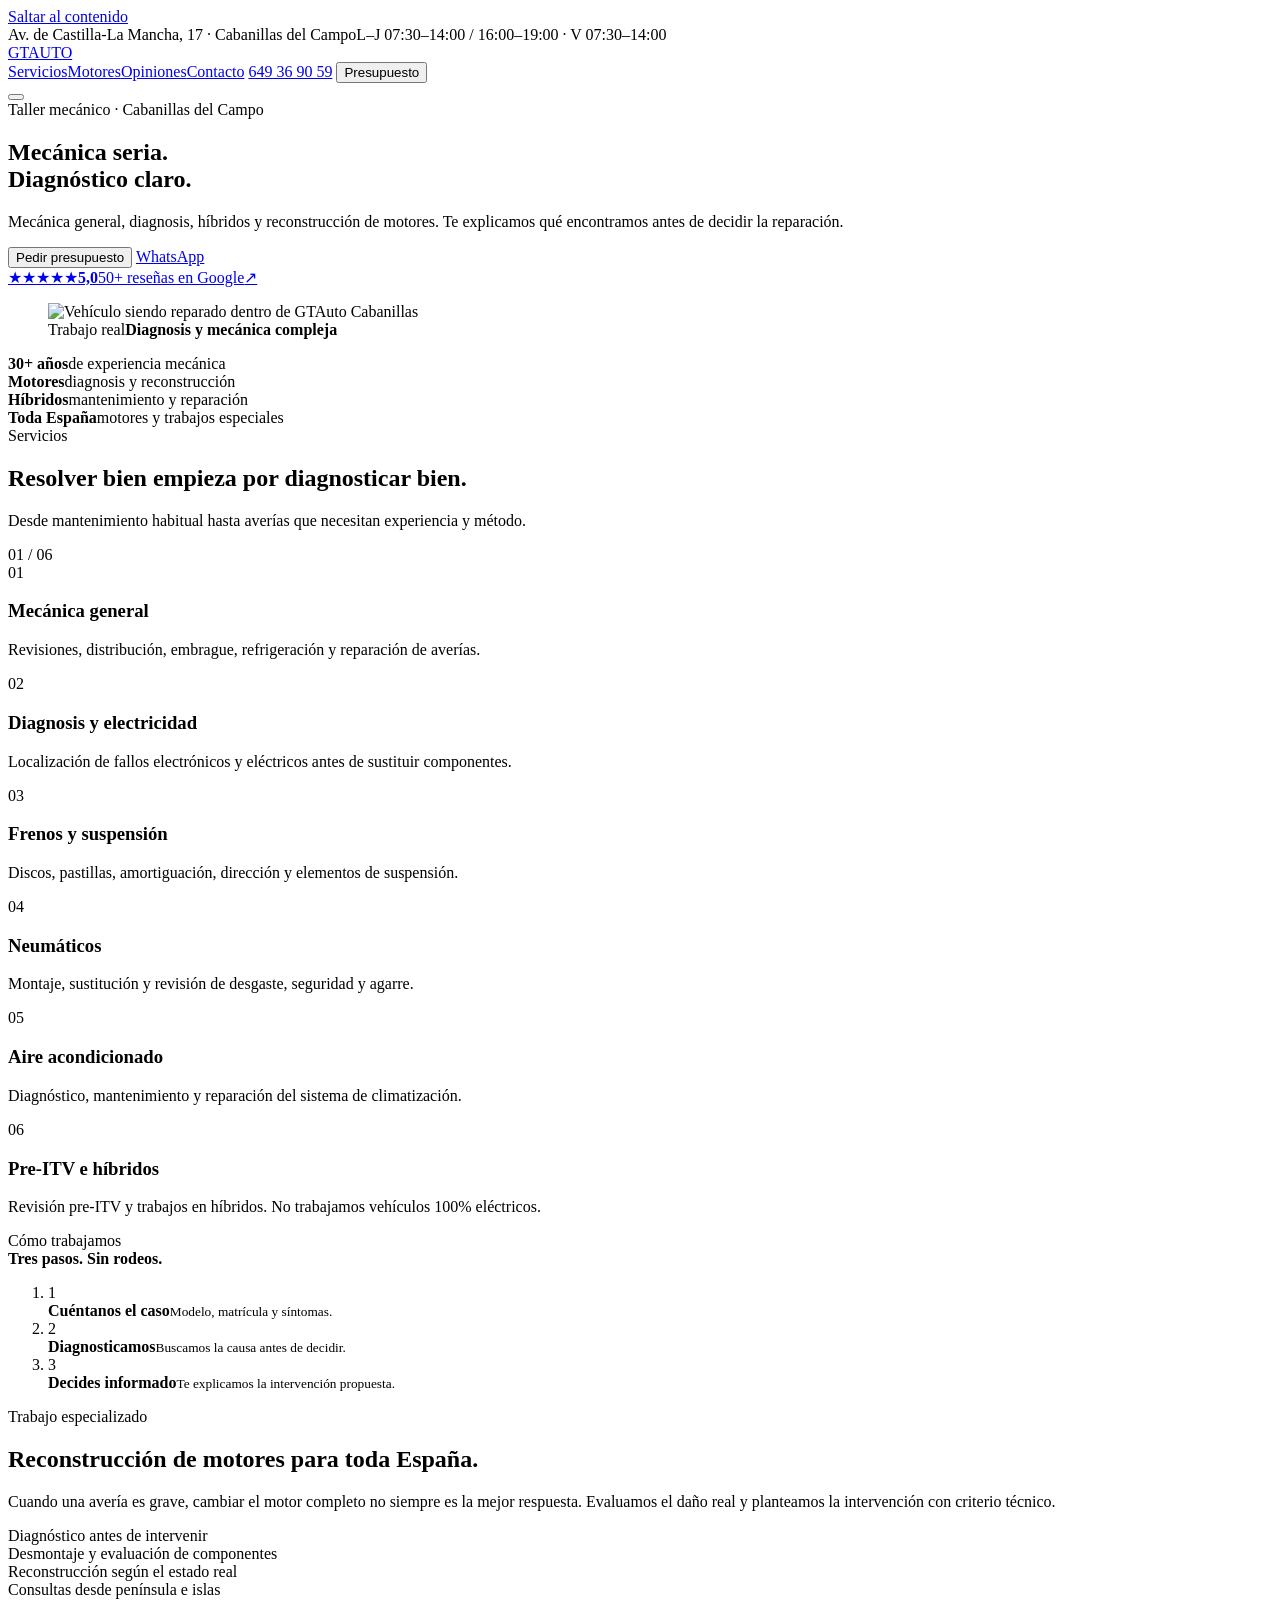
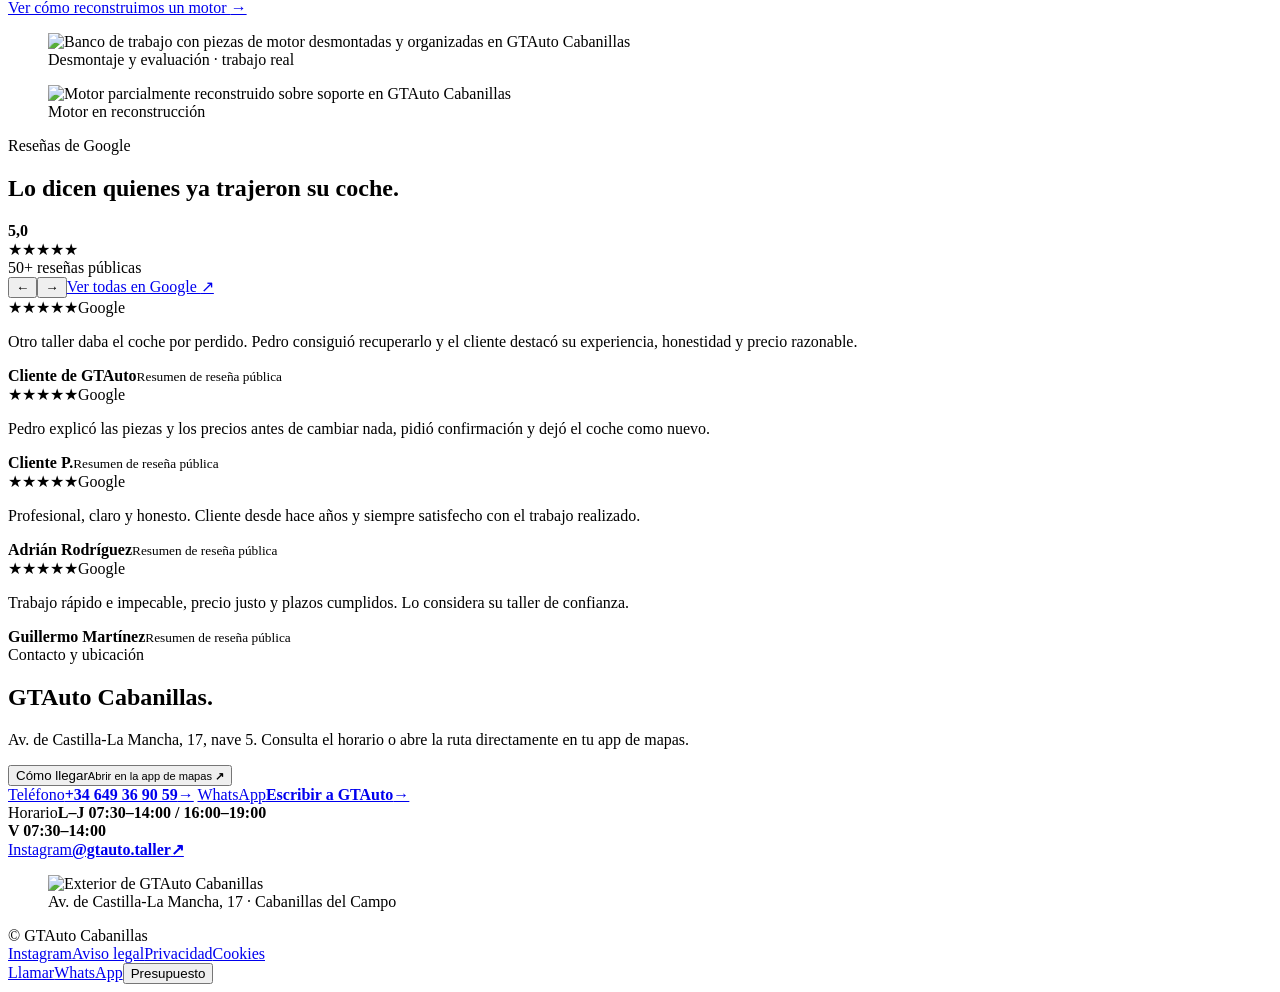
==== commit d6861ac0: "Compact mobile sections and prefill WhatsApp" ====
--- a/index.html
+++ b/index.html
@@ -58,7 +58,7 @@
           <p>Mecánica general, diagnosis, híbridos y reconstrucción de motores. Te explicamos qué encontramos antes de decidir la reparación.</p>
           <div class="hero-actions">
             <button class="btn btn-primary" type="button" data-open-quote>Pedir presupuesto</button>
-            <a class="btn btn-secondary" href="https://wa.me/34649369059" rel="noopener">WhatsApp</a>
+            <a class="btn btn-secondary" href="https://wa.me/34649369059" data-whatsapp="general" rel="noopener">WhatsApp</a>
           </div>
           <a class="hero-rating" href="https://www.google.com/maps/search/?api=1&query=GTAuto%20Cabanillas&query_place_id=ChIJW1SVogOtQw0RNl-ruew79ng" target="_blank" rel="noopener">
             <span class="stars" aria-label="5 estrellas">★★★★★</span><strong>5,0</strong><span>50+ reseñas en Google</span><span class="rating-arrow">↗</span>
@@ -73,7 +73,7 @@
 
     <div class="trustbar"><div class="container trust-grid">
       <div class="trust-item"><strong>30+ años</strong><span>de experiencia mecánica</span></div>
-      <div class="trust-item"><strong>5,0 ★</strong><span>valoración pública actual</span></div>
+      <div class="trust-item"><strong>Motores</strong><span>diagnosis y reconstrucción</span></div>
       <div class="trust-item"><strong>Híbridos</strong><span>mantenimiento y reparación</span></div>
       <div class="trust-item"><strong>Toda España</strong><span>motores y trabajos especiales</span></div>
     </div></div>
@@ -137,12 +137,12 @@
       <div class="container contact-compact">
         <div class="contact-copy">
           <div class="eyebrow">Contacto y ubicación</div><h2>GTAuto Cabanillas.</h2>
-          <p>Todo lo necesario para llegar al taller o hablar directamente con nosotros, sin pasos innecesarios.</p>
+          <p>Av. de Castilla-La Mancha, 17, nave 5. Consulta el horario o abre la ruta directamente en tu app de mapas.</p>
           <button class="map-primary" type="button" data-map><span>Cómo llegar</span><small>Abrir en la app de mapas <b aria-hidden="true">↗</b></small></button>
         </div>
         <div class="contact-details">
-          <a class="contact-row" href="tel:+34649369059"><span>Teléfono</span><strong>+34 649 36 90 59</strong><b aria-hidden="true">→</b></a>
-          <a class="contact-row" href="https://wa.me/34649369059" rel="noopener"><span>WhatsApp</span><strong>Escribir a GTAuto</strong><b aria-hidden="true">→</b></a>
+          <a class="contact-row mobile-redundant" href="tel:+34649369059"><span>Teléfono</span><strong>+34 649 36 90 59</strong><b aria-hidden="true">→</b></a>
+          <a class="contact-row mobile-redundant" href="https://wa.me/34649369059" data-whatsapp="general" rel="noopener"><span>WhatsApp</span><strong>Escribir a GTAuto</strong><b aria-hidden="true">→</b></a>
           <div class="contact-row static"><span>Horario</span><strong>L–J 07:30–14:00 / 16:00–19:00<br>V 07:30–14:00</strong></div>
           <a class="contact-row" href="https://www.instagram.com/gtauto.taller/" target="_blank" rel="noopener"><span>Instagram</span><strong>@gtauto.taller</strong><b aria-hidden="true">↗</b></a>
         </div>
@@ -157,10 +157,8 @@
       <form id="contact-form" novalidate>
         <div class="field"><label for="name">Nombre *</label><input id="name" name="name" autocomplete="name" required maxlength="80"></div>
         <div class="field"><label for="phone">Teléfono *</label><input id="phone" name="phone" autocomplete="tel" required maxlength="30"></div>
-        <div class="field"><label for="email">Email</label><input id="email" name="email" type="email" autocomplete="email" maxlength="120"></div>
         <div class="field"><label for="service">Servicio *</label><select id="service" name="service" required><option value="">Selecciona</option><option>Mecánica general / mantenimiento</option><option>Diagnosis / electricidad</option><option>Reconstrucción de motor</option><option>Frenos / suspensión</option><option>Neumáticos</option><option>Aire acondicionado</option><option>Pre-ITV</option><option>Vehículo híbrido</option><option>Otro</option></select></div>
-        <div class="field"><label for="vehicle">Marca y modelo</label><input id="vehicle" name="vehicle" maxlength="100" placeholder="Ej. BMW 320d"></div>
-        <div class="field"><label for="plate">Matrícula</label><input id="plate" name="plate" maxlength="20"></div>
+        <details class="optional-fields field full"><summary>Añadir datos del vehículo <span>opcional</span></summary><div class="optional-fields-grid"><div class="field"><label for="vehicle">Marca y modelo</label><input id="vehicle" name="vehicle" maxlength="100" placeholder="Ej. BMW 320d"></div><div class="field"><label for="plate">Matrícula</label><input id="plate" name="plate" maxlength="20"></div><div class="field full"><label for="email">Email</label><input id="email" name="email" type="email" autocomplete="email" maxlength="120" placeholder="Solo si prefieres respuesta por email"></div></div></details>
         <div class="field full"><label for="message">Describe el problema *</label><textarea id="message" name="message" required maxlength="3000" placeholder="Síntomas, avería, trabajos que necesitas o cualquier dato que pueda ayudar."></textarea></div>
         <div class="hp" aria-hidden="true"><label for="company">Empresa</label><input id="company" name="company" tabindex="-1" autocomplete="off"></div>
         <div id="turnstile-slot" class="field full"></div>
@@ -172,7 +170,7 @@
   </dialog>
 
   <footer class="footer"><div class="container footer-grid"><div>© <span id="year"></span> GTAuto Cabanillas</div><div class="footer-links"><a href="https://www.instagram.com/gtauto.taller/" target="_blank" rel="noopener">Instagram</a><a href="/gtauto-cabanillas-preview/aviso-legal.html">Aviso legal</a><a href="/gtauto-cabanillas-preview/privacidad.html">Privacidad</a><a href="/gtauto-cabanillas-preview/cookies.html">Cookies</a></div></div></footer>
-  <div class="mobile-actions"><a class="btn btn-secondary" href="tel:+34649369059">Llamar</a><a class="btn btn-secondary" href="https://wa.me/34649369059" rel="noopener">WhatsApp</a><button class="btn btn-primary" type="button" data-open-quote>Presupuesto</button></div>
+  <div class="mobile-actions"><a class="btn btn-secondary" href="tel:+34649369059">Llamar</a><a class="btn btn-secondary" href="https://wa.me/34649369059" data-whatsapp="general" rel="noopener">WhatsApp</a><button class="btn btn-primary" type="button" data-open-quote>Presupuesto</button></div>
   <script src="/gtauto-cabanillas-preview/app.js" defer></script>
 </body>
 </html>
